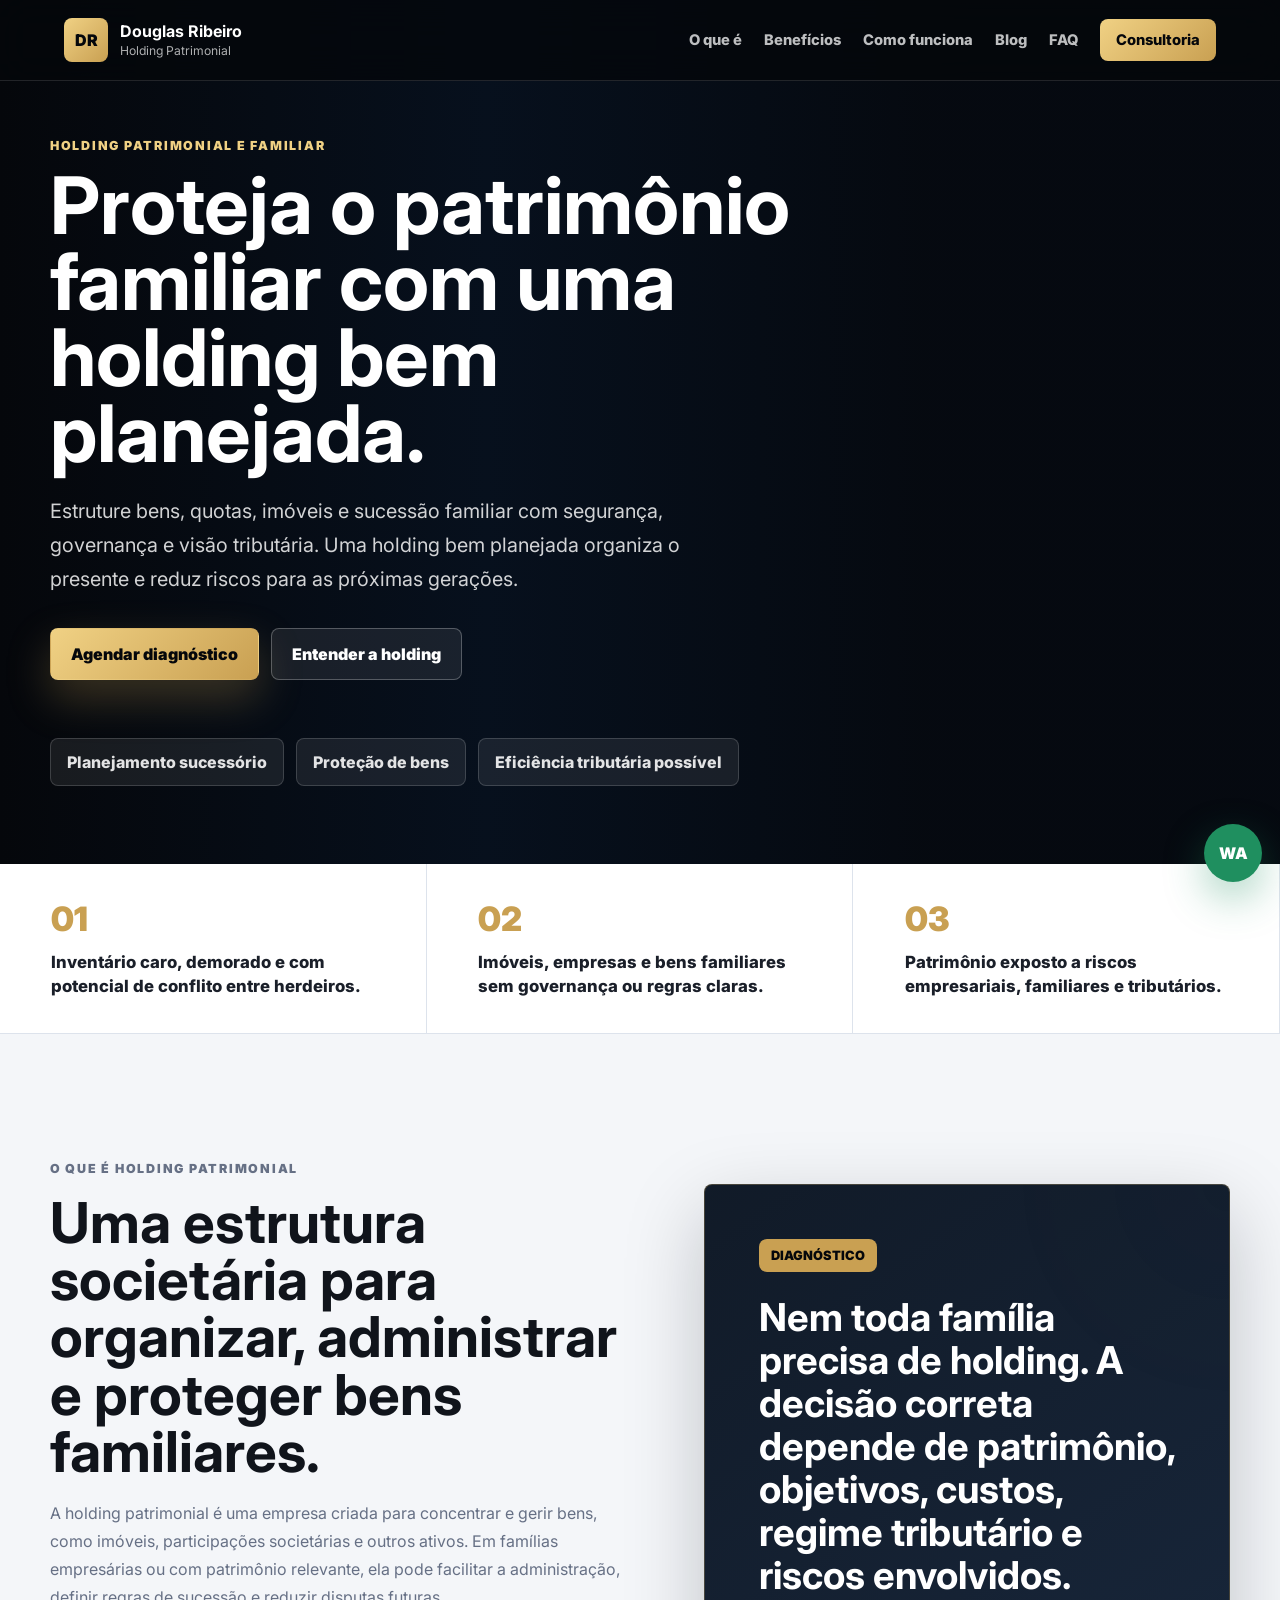
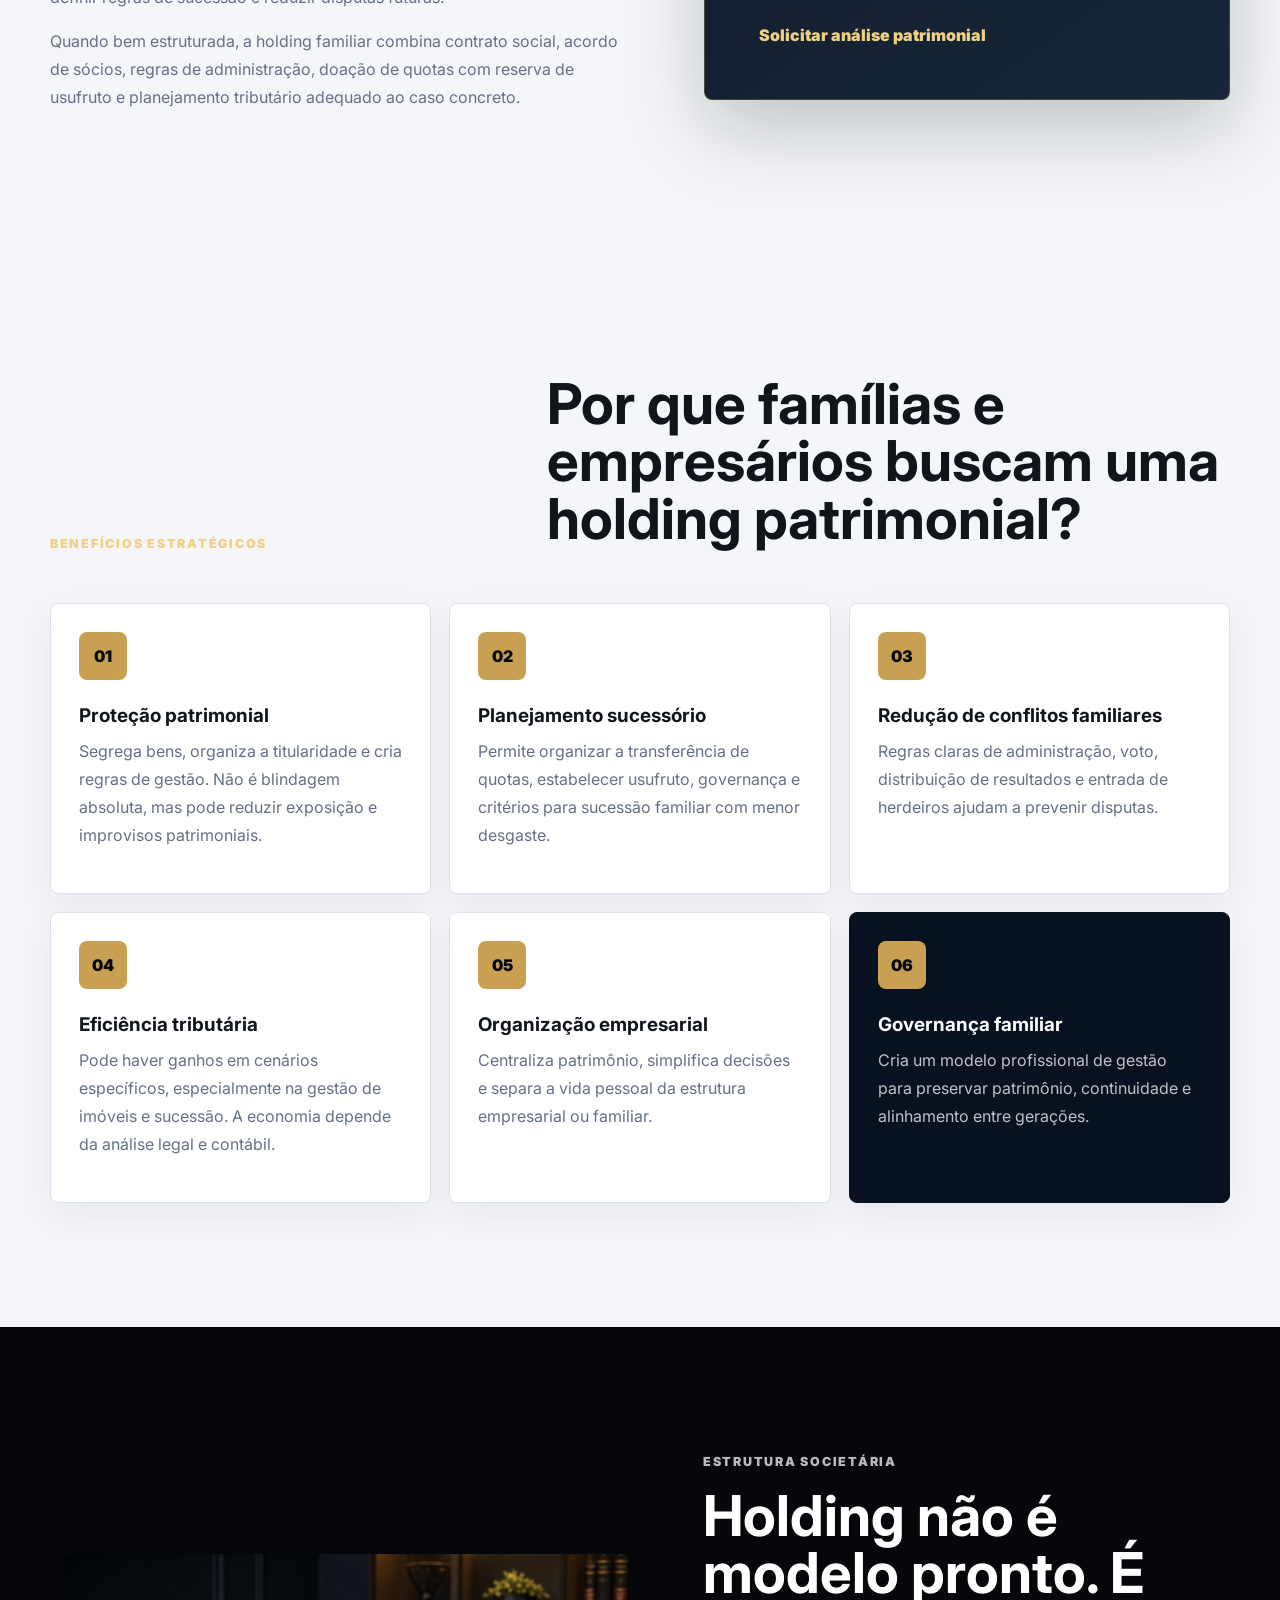
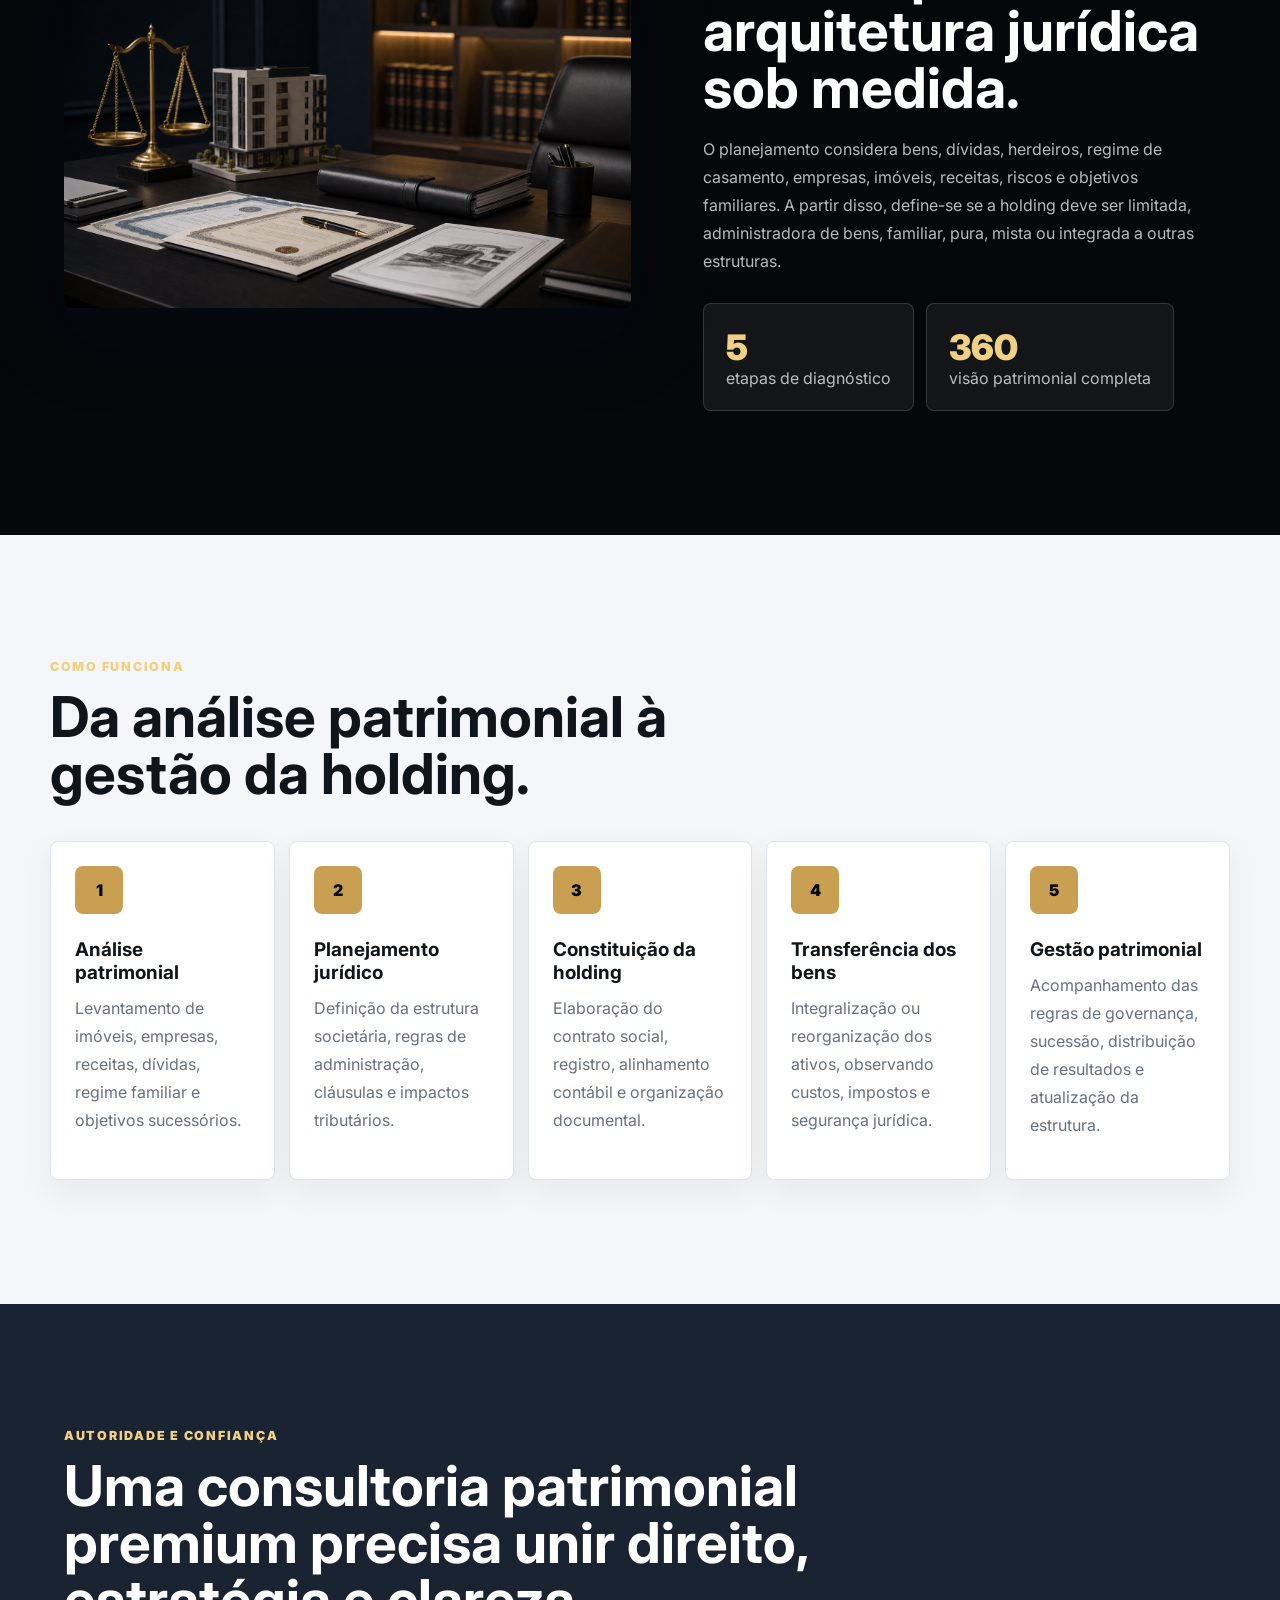
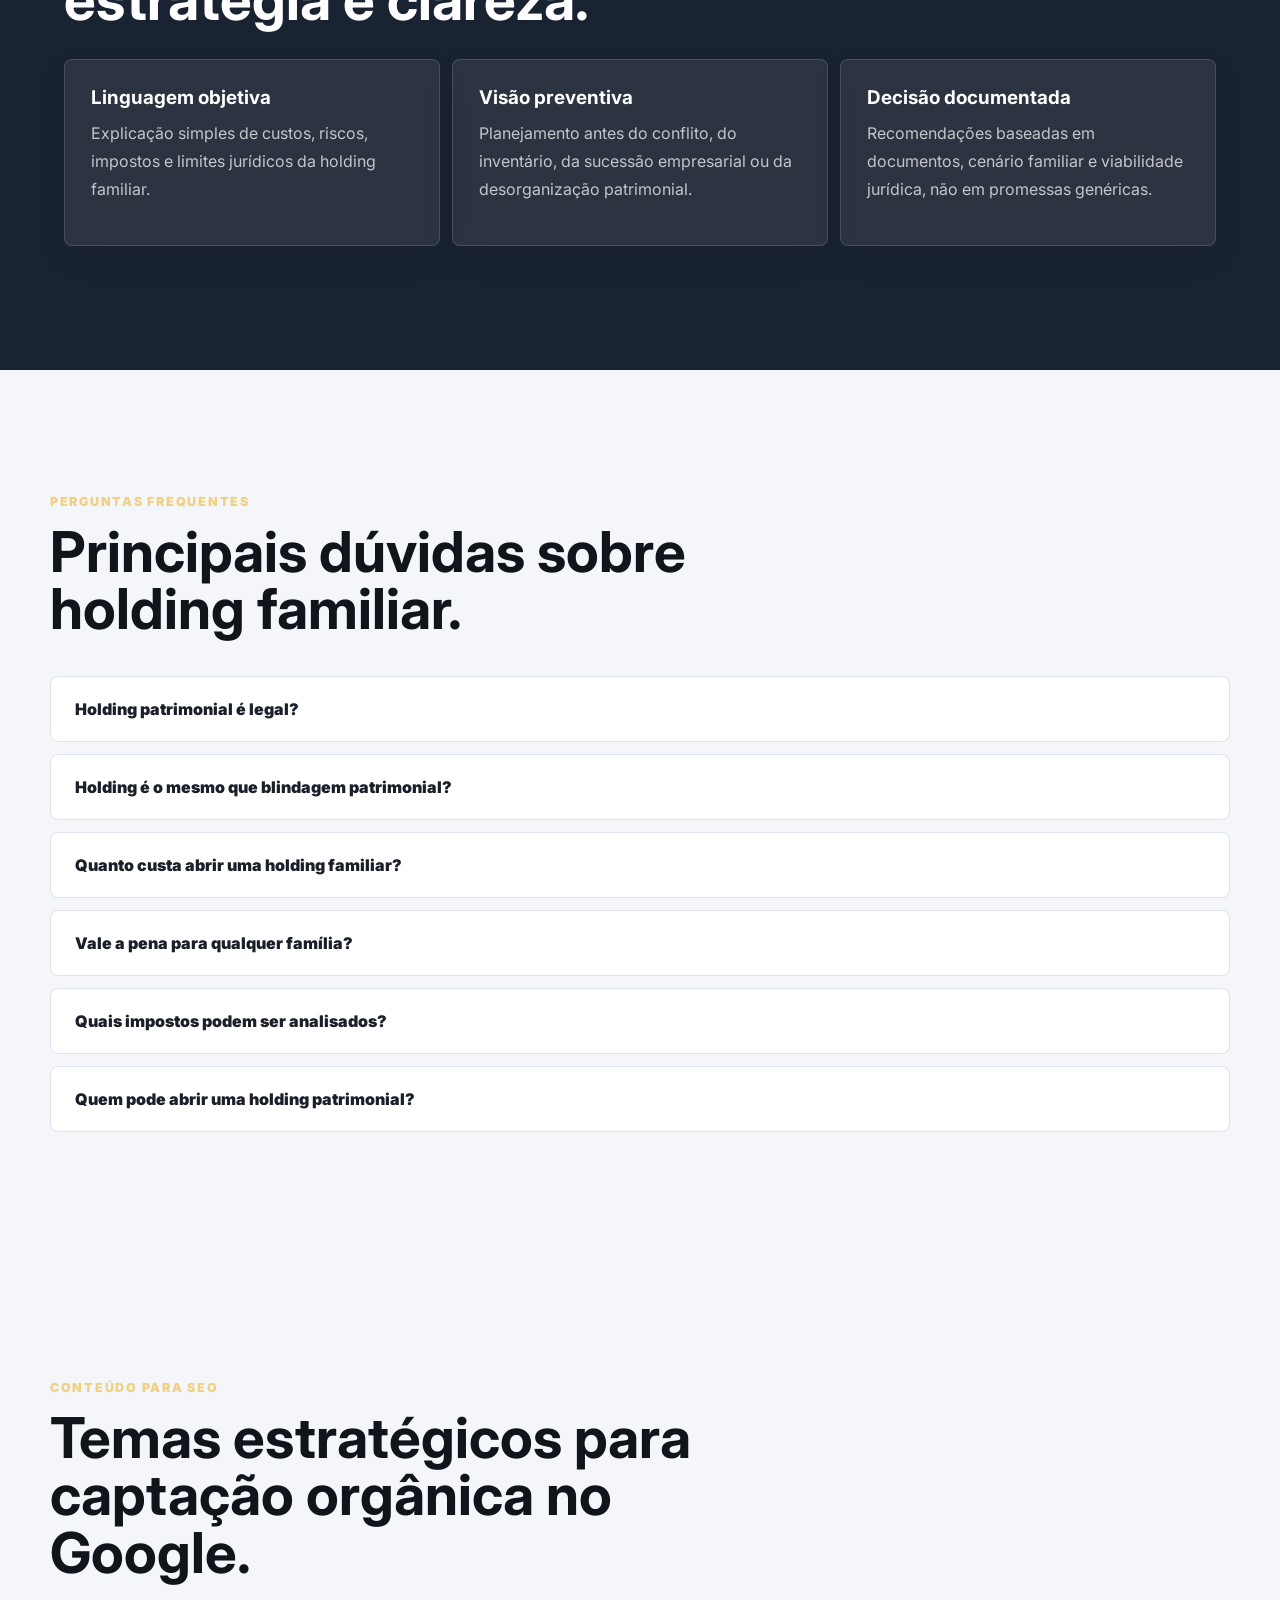
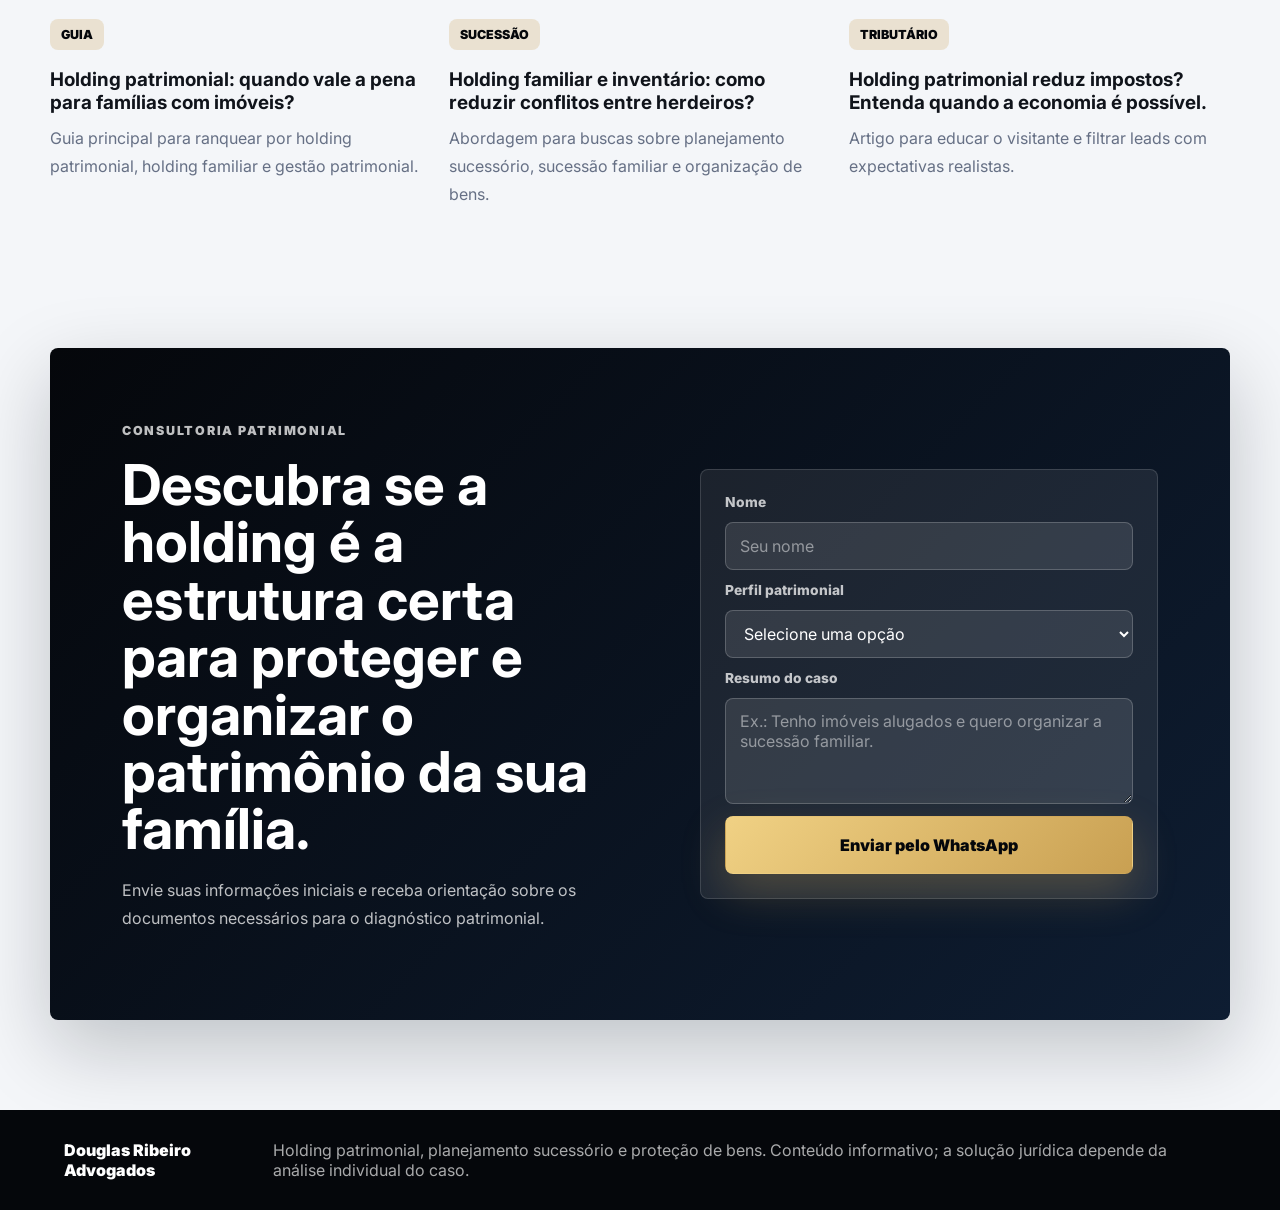
==== index.html @ bc0b1b78 "Adiciona estrutura SEO e blog de holding patrimonial" ====
<!DOCTYPE html>
<html lang="pt-BR">
<head>
  <meta charset="UTF-8">
  <meta name="viewport" content="width=device-width, initial-scale=1.0">
  <meta name="description" content="Holding patrimonial e familiar para proteção de bens, planejamento sucessório, organização societária e eficiência tributária com segurança jurídica.">
  <meta name="robots" content="index, follow">
  <meta name="theme-color" content="#07111f">
  <link rel="canonical" href="https://mlapuma.github.io/douglas-ribeiro-landing/">

  <meta property="og:type" content="website">
  <meta property="og:locale" content="pt_BR">
  <meta property="og:title" content="Holding Patrimonial | Planejamento Sucessório e Proteção de Bens">
  <meta property="og:description" content="Estruture uma holding familiar para organizar patrimônio, reduzir conflitos sucessórios e planejar a gestão dos bens com segurança jurídica.">
  <meta property="og:url" content="https://mlapuma.github.io/douglas-ribeiro-landing/">
  <meta property="og:image" content="https://mlapuma.github.io/douglas-ribeiro-landing/assets/holding-hero.png">

  <title>Holding Patrimonial | Planejamento Sucessório e Proteção de Bens</title>
  <link rel="preconnect" href="https://fonts.googleapis.com">
  <link rel="preconnect" href="https://fonts.gstatic.com" crossorigin>
  <link href="https://fonts.googleapis.com/css2?family=Inter:wght@400;500;600;700;800;900&display=swap" rel="stylesheet">
  <link rel="stylesheet" href="styles.css">

  <script type="application/ld+json">
    {
      "@context": "https://schema.org",
      "@type": "LegalService",
      "name": "Douglas Ribeiro Advogados",
      "url": "https://mlapuma.github.io/douglas-ribeiro-landing/",
      "areaServed": "BR",
      "serviceType": [
        "Holding patrimonial",
        "Holding familiar",
        "Planejamento sucessório",
        "Proteção patrimonial",
        "Planejamento tributário"
      ],
      "description": "Assessoria jurídica em holding patrimonial, organização societária, planejamento sucessório e proteção de bens familiares."
    }
  </script>
</head>
<body>
  <header class="site-header" id="topo">
    <a class="brand" href="#topo" aria-label="Douglas Ribeiro Advogados">
      <span class="brand-mark" aria-hidden="true">DR</span>
      <span>
        <strong>Douglas Ribeiro</strong>
        <small>Holding Patrimonial</small>
      </span>
    </a>

    <button class="nav-toggle" type="button" aria-label="Abrir menu" aria-expanded="false">
      <span></span>
      <span></span>
      <span></span>
    </button>

    <nav class="site-nav" aria-label="Navegação principal">
      <a href="#holding">O que é</a>
      <a href="#beneficios">Benefícios</a>
      <a href="#processo">Como funciona</a>
      <a href="blog/">Blog</a>
      <a href="#faq">FAQ</a>
      <a class="nav-cta whatsapp-link" href="#contato">Consultoria</a>
    </nav>
  </header>

  <main>
    <section class="hero">
      <div class="hero-media" aria-hidden="true"></div>
      <div class="hero-shade" aria-hidden="true"></div>
      <div class="hero-content">
        <p class="eyebrow">Holding patrimonial e familiar</p>
        <h1>Proteja o patrimônio familiar com uma holding bem planejada.</h1>
        <p class="hero-copy">Estruture bens, quotas, imóveis e sucessão familiar com segurança, governança e visão tributária. Uma holding bem planejada organiza o presente e reduz riscos para as próximas gerações.</p>
        <div class="hero-actions">
          <a class="button primary whatsapp-link" href="#contato">Agendar diagnóstico</a>
          <a class="button secondary" href="#holding">Entender a holding</a>
        </div>
        <div class="trust-row" aria-label="Diferenciais">
          <span>Planejamento sucessório</span>
          <span>Proteção de bens</span>
          <span>Eficiência tributária possível</span>
        </div>
      </div>
    </section>

    <section class="signal-bar" aria-label="Principais dores de quem busca holding patrimonial">
      <article>
        <strong>01</strong>
        <p>Inventário caro, demorado e com potencial de conflito entre herdeiros.</p>
      </article>
      <article>
        <strong>02</strong>
        <p>Imóveis, empresas e bens familiares sem governança ou regras claras.</p>
      </article>
      <article>
        <strong>03</strong>
        <p>Patrimônio exposto a riscos empresariais, familiares e tributários.</p>
      </article>
    </section>

    <section class="section split" id="holding">
      <div class="section-copy">
        <p class="eyebrow">O que é holding patrimonial</p>
        <h2>Uma estrutura societária para organizar, administrar e proteger bens familiares.</h2>
        <p>A holding patrimonial é uma empresa criada para concentrar e gerir bens, como imóveis, participações societárias e outros ativos. Em famílias empresárias ou com patrimônio relevante, ela pode facilitar a administração, definir regras de sucessão e reduzir disputas futuras.</p>
        <p>Quando bem estruturada, a holding familiar combina contrato social, acordo de sócios, regras de administração, doação de quotas com reserva de usufruto e planejamento tributário adequado ao caso concreto.</p>
      </div>
      <div class="insight-panel">
        <span class="panel-label">Diagnóstico</span>
        <h3>Nem toda família precisa de holding. A decisão correta depende de patrimônio, objetivos, custos, regime tributário e riscos envolvidos.</h3>
        <a class="text-link whatsapp-link" href="#contato">Solicitar análise patrimonial</a>
      </div>
    </section>

    <section class="section benefits" id="beneficios">
      <div class="section-heading">
        <p class="eyebrow">Benefícios estratégicos</p>
        <h2>Por que famílias e empresários buscam uma holding patrimonial?</h2>
      </div>
      <div class="benefit-grid">
        <article class="benefit-card">
          <span>01</span>
          <h3>Proteção patrimonial</h3>
          <p>Segrega bens, organiza a titularidade e cria regras de gestão. Não é blindagem absoluta, mas pode reduzir exposição e improvisos patrimoniais.</p>
        </article>
        <article class="benefit-card">
          <span>02</span>
          <h3>Planejamento sucessório</h3>
          <p>Permite organizar a transferência de quotas, estabelecer usufruto, governança e critérios para sucessão familiar com menor desgaste.</p>
        </article>
        <article class="benefit-card">
          <span>03</span>
          <h3>Redução de conflitos familiares</h3>
          <p>Regras claras de administração, voto, distribuição de resultados e entrada de herdeiros ajudam a prevenir disputas.</p>
        </article>
        <article class="benefit-card">
          <span>04</span>
          <h3>Eficiência tributária</h3>
          <p>Pode haver ganhos em cenários específicos, especialmente na gestão de imóveis e sucessão. A economia depende da análise legal e contábil.</p>
        </article>
        <article class="benefit-card">
          <span>05</span>
          <h3>Organização empresarial</h3>
          <p>Centraliza patrimônio, simplifica decisões e separa a vida pessoal da estrutura empresarial ou familiar.</p>
        </article>
        <article class="benefit-card featured">
          <span>06</span>
          <h3>Governança familiar</h3>
          <p>Cria um modelo profissional de gestão para preservar patrimônio, continuidade e alinhamento entre gerações.</p>
        </article>
      </div>
    </section>

    <section class="section visual-proof">
      <div class="image-frame">
        <img src="assets/holding-structure.png" alt="Documentos patrimoniais organizados para estruturação de holding familiar" loading="lazy">
      </div>
      <div class="proof-copy">
        <p class="eyebrow">Estrutura societária</p>
        <h2>Holding não é modelo pronto. É arquitetura jurídica sob medida.</h2>
        <p>O planejamento considera bens, dívidas, herdeiros, regime de casamento, empresas, imóveis, receitas, riscos e objetivos familiares. A partir disso, define-se se a holding deve ser limitada, administradora de bens, familiar, pura, mista ou integrada a outras estruturas.</p>
        <div class="mini-metrics">
          <article>
            <strong data-counter="5">0</strong>
            <span>etapas de diagnóstico</span>
          </article>
          <article>
            <strong data-counter="360">0</strong>
            <span>visão patrimonial completa</span>
          </article>
        </div>
      </div>
    </section>

    <section class="section process" id="processo">
      <div class="section-heading compact">
        <p class="eyebrow">Como funciona</p>
        <h2>Da análise patrimonial à gestão da holding.</h2>
      </div>
      <div class="process-line">
        <article>
          <span>1</span>
          <h3>Análise patrimonial</h3>
          <p>Levantamento de imóveis, empresas, receitas, dívidas, regime familiar e objetivos sucessórios.</p>
        </article>
        <article>
          <span>2</span>
          <h3>Planejamento jurídico</h3>
          <p>Definição da estrutura societária, regras de administração, cláusulas e impactos tributários.</p>
        </article>
        <article>
          <span>3</span>
          <h3>Constituição da holding</h3>
          <p>Elaboração do contrato social, registro, alinhamento contábil e organização documental.</p>
        </article>
        <article>
          <span>4</span>
          <h3>Transferência dos bens</h3>
          <p>Integralização ou reorganização dos ativos, observando custos, impostos e segurança jurídica.</p>
        </article>
        <article>
          <span>5</span>
          <h3>Gestão patrimonial</h3>
          <p>Acompanhamento das regras de governança, sucessão, distribuição de resultados e atualização da estrutura.</p>
        </article>
      </div>
    </section>

    <section class="section authority">
      <div>
        <p class="eyebrow">Autoridade e confiança</p>
        <h2>Uma consultoria patrimonial premium precisa unir direito, estratégia e clareza.</h2>
      </div>
      <div class="authority-grid">
        <article>
          <h3>Linguagem objetiva</h3>
          <p>Explicação simples de custos, riscos, impostos e limites jurídicos da holding familiar.</p>
        </article>
        <article>
          <h3>Visão preventiva</h3>
          <p>Planejamento antes do conflito, do inventário, da sucessão empresarial ou da desorganização patrimonial.</p>
        </article>
        <article>
          <h3>Decisão documentada</h3>
          <p>Recomendações baseadas em documentos, cenário familiar e viabilidade jurídica, não em promessas genéricas.</p>
        </article>
      </div>
    </section>

    <section class="section faq" id="faq">
      <div class="section-heading compact">
        <p class="eyebrow">Perguntas frequentes</p>
        <h2>Principais dúvidas sobre holding familiar.</h2>
      </div>
      <div class="faq-list">
        <details>
          <summary>Holding patrimonial é legal?</summary>
          <p>Sim. A constituição de sociedade para organizar e administrar bens é uma prática lícita quando feita com finalidade legítima, documentação correta, contabilidade regular e respeito às normas tributárias, societárias e sucessórias.</p>
        </details>
        <details>
          <summary>Holding é o mesmo que blindagem patrimonial?</summary>
          <p>Não. A expressão “blindagem patrimonial” costuma ser imprecisa. A holding pode melhorar organização e reduzir riscos, mas não protege contra fraude, dívidas já existentes, confusão patrimonial ou atos ilegais.</p>
        </details>
        <details>
          <summary>Quanto custa abrir uma holding familiar?</summary>
          <p>O custo depende da quantidade de bens, tipo de sociedade, registros, avaliação de imóveis, contabilidade, impostos envolvidos e complexidade familiar. Por isso, o orçamento deve vir após diagnóstico.</p>
        </details>
        <details>
          <summary>Vale a pena para qualquer família?</summary>
          <p>Não necessariamente. A holding tende a fazer mais sentido quando há patrimônio relevante, imóveis, empresas, renda recorrente, sucessão complexa ou necessidade de governança familiar.</p>
        </details>
        <details>
          <summary>Quais impostos podem ser analisados?</summary>
          <p>Podem entrar na análise ITBI, ITCMD, Imposto de Renda, tributação de aluguéis, ganho de capital e custos de inventário. A redução tributária depende da legislação aplicável e do caso concreto.</p>
        </details>
        <details>
          <summary>Quem pode abrir uma holding patrimonial?</summary>
          <p>Pessoas físicas, famílias e empresários podem avaliar a constituição de uma holding. A recomendação depende da origem dos bens, objetivos, riscos, regime familiar e viabilidade econômica.</p>
        </details>
      </div>
    </section>

    <section class="section articles" id="artigos">
      <div class="section-heading compact">
        <p class="eyebrow">Conteúdo para SEO</p>
        <h2>Temas estratégicos para captação orgânica no Google.</h2>
      </div>
      <div class="article-grid">
        <a href="holding-patrimonial/">
          <span>Guia</span>
          <h3>Holding patrimonial: quando vale a pena para famílias com imóveis?</h3>
          <p>Guia principal para ranquear por holding patrimonial, holding familiar e gestão patrimonial.</p>
        </a>
        <a href="planejamento-sucessorio/">
          <span>Sucessão</span>
          <h3>Holding familiar e inventário: como reduzir conflitos entre herdeiros?</h3>
          <p>Abordagem para buscas sobre planejamento sucessório, sucessão familiar e organização de bens.</p>
        </a>
        <a href="economia-tributaria/">
          <span>Tributário</span>
          <h3>Holding patrimonial reduz impostos? Entenda quando a economia é possível.</h3>
          <p>Artigo para educar o visitante e filtrar leads com expectativas realistas.</p>
        </a>
      </div>
    </section>

    <section class="final-cta" id="contato">
      <div class="cta-copy">
        <p class="eyebrow">Consultoria patrimonial</p>
        <h2>Descubra se a holding é a estrutura certa para proteger e organizar o patrimônio da sua família.</h2>
        <p>Envie suas informações iniciais e receba orientação sobre os documentos necessários para o diagnóstico patrimonial.</p>
      </div>
      <form class="lead-form" id="leadForm">
        <label for="nome">Nome</label>
        <input id="nome" name="nome" type="text" placeholder="Seu nome" required>

        <label for="perfil">Perfil patrimonial</label>
        <select id="perfil" name="perfil" required>
          <option value="">Selecione uma opção</option>
          <option>Família com imóveis</option>
          <option>Empresário ou sócio</option>
          <option>Sucessão familiar</option>
          <option>Planejamento tributário</option>
        </select>

        <label for="mensagem">Resumo do caso</label>
        <textarea id="mensagem" name="mensagem" rows="4" placeholder="Ex.: Tenho imóveis alugados e quero organizar a sucessão familiar." required></textarea>

        <button class="button primary large" type="submit">Enviar pelo WhatsApp</button>
      </form>
    </section>
  </main>

  <a class="floating-whatsapp whatsapp-link" href="#" target="_blank" rel="noopener" aria-label="Falar pelo WhatsApp">WA</a>

  <footer class="site-footer">
    <p>Douglas Ribeiro Advogados</p>
    <span>Holding patrimonial, planejamento sucessório e proteção de bens. Conteúdo informativo; a solução jurídica depende da análise individual do caso.</span>
  </footer>

  <script src="script.js"></script>
</body>
</html>
---- styles.css ----
:root {
  --black: #05070b;
  --navy: #07111f;
  --navy-2: #0e1d32;
  --graphite: #1a1f29;
  --ink: #10141b;
  --muted: #667085;
  --line: #dde3ec;
  --paper: #f4f6f9;
  --white: #ffffff;
  --gold: #c9a052;
  --gold-2: #f0d184;
  --green: #1f8f5f;
  --shadow: 0 28px 80px rgba(5, 12, 24, 0.22);
}

* {
  box-sizing: border-box;
}

html {
  scroll-behavior: smooth;
}

body {
  margin: 0;
  overflow-x: hidden;
  color: var(--ink);
  background: var(--paper);
  font-family: Inter, Arial, Helvetica, sans-serif;
}

body.menu-open {
  overflow: hidden;
}

a {
  color: inherit;
  text-decoration: none;
}

img {
  display: block;
  width: 100%;
}

button,
input,
select,
textarea {
  font: inherit;
}

button,
a {
  -webkit-tap-highlight-color: transparent;
}

h1,
h2,
h3,
p {
  margin-top: 0;
  overflow-wrap: break-word;
}

.site-header {
  position: fixed;
  inset: 0 0 auto;
  z-index: 30;
  display: flex;
  align-items: center;
  justify-content: space-between;
  gap: 24px;
  padding: 18px clamp(18px, 5vw, 72px);
  color: var(--white);
  background: rgba(5, 7, 11, 0.78);
  border-bottom: 1px solid rgba(255, 255, 255, 0.12);
  backdrop-filter: blur(18px);
}

.brand {
  display: inline-flex;
  align-items: center;
  gap: 12px;
  min-width: 0;
}

.brand-mark {
  display: grid;
  place-items: center;
  width: 44px;
  height: 44px;
  color: var(--black);
  background: linear-gradient(135deg, var(--gold-2), var(--gold));
  border-radius: 8px;
  font-weight: 900;
}

.brand strong,
.brand small {
  display: block;
  line-height: 1.08;
}

.brand small {
  margin-top: 4px;
  color: rgba(255, 255, 255, 0.68);
  font-size: 0.76rem;
}

.site-nav {
  display: flex;
  align-items: center;
  gap: 22px;
  color: rgba(255, 255, 255, 0.74);
  font-size: 0.92rem;
  font-weight: 800;
}

.site-nav a:hover,
.site-nav a:focus-visible {
  color: var(--white);
}

.nav-cta {
  padding: 12px 16px;
  color: var(--black) !important;
  background: linear-gradient(135deg, var(--gold-2), var(--gold));
  border-radius: 8px;
}

.nav-toggle {
  display: none;
  width: 44px;
  height: 44px;
  padding: 0;
  background: transparent;
  border: 1px solid rgba(255, 255, 255, 0.24);
  border-radius: 8px;
}

.nav-toggle span {
  display: block;
  width: 20px;
  height: 2px;
  margin: 5px auto;
  background: var(--white);
}

.hero {
  position: relative;
  min-height: 96vh;
  display: grid;
  align-items: center;
  overflow: hidden;
  color: var(--white);
  background: var(--black);
}

.hero-media,
.hero-shade {
  position: absolute;
  inset: 0;
}

.hero-media {
  background: url("/douglas-ribeiro-landing/assets/holding-hero.png") center right / cover no-repeat;
  transform: scale(1.02);
}

.hero-shade {
  background:
    linear-gradient(90deg, rgba(5, 7, 11, 0.98) 0%, rgba(7, 17, 31, 0.9) 38%, rgba(7, 17, 31, 0.26) 72%),
    linear-gradient(0deg, rgba(5, 7, 11, 0.76) 0%, transparent 44%);
}

.hero-content {
  position: relative;
  z-index: 1;
  width: min(1180px, calc(100% - 36px));
  margin: 0 auto;
  padding: 132px 0 72px;
}

.eyebrow {
  margin-bottom: 14px;
  color: var(--gold-2);
  font-size: 0.78rem;
  font-weight: 900;
  letter-spacing: 0.14em;
  text-transform: uppercase;
}

h1 {
  max-width: 800px;
  margin-bottom: 24px;
  font-size: clamp(2.7rem, 6.2vw, 6.2rem);
  line-height: 0.96;
  letter-spacing: 0;
}

h2 {
  margin-bottom: 18px;
  font-size: clamp(2rem, 4.4vw, 4.45rem);
  line-height: 1.02;
  letter-spacing: 0;
}

h3 {
  margin-bottom: 10px;
  font-size: 1.18rem;
}

.hero-copy {
  max-width: 680px;
  margin-bottom: 32px;
  color: rgba(255, 255, 255, 0.82);
  font-size: clamp(1.03rem, 1.8vw, 1.24rem);
  line-height: 1.7;
}

.hero-actions,
.trust-row,
.authority-grid,
.mini-metrics {
  display: flex;
  flex-wrap: wrap;
  gap: 12px;
}

.button {
  display: inline-flex;
  align-items: center;
  justify-content: center;
  min-height: 52px;
  padding: 0 20px;
  border: 1px solid transparent;
  border-radius: 8px;
  cursor: pointer;
  font-weight: 900;
}

.button.primary {
  color: var(--black);
  background: linear-gradient(135deg, var(--gold-2), var(--gold));
  box-shadow: 0 18px 44px rgba(201, 160, 82, 0.28);
}

.button.secondary {
  color: var(--white);
  border-color: rgba(255, 255, 255, 0.26);
  background: rgba(255, 255, 255, 0.08);
}

.button.large {
  width: 100%;
  min-height: 58px;
}

.trust-row {
  max-width: 930px;
  margin-top: 58px;
}

.trust-row span {
  padding: 13px 16px;
  color: rgba(255, 255, 255, 0.88);
  background: rgba(255, 255, 255, 0.08);
  border: 1px solid rgba(255, 255, 255, 0.16);
  border-radius: 8px;
  font-weight: 800;
}

.signal-bar {
  display: grid;
  grid-template-columns: repeat(3, minmax(0, 1fr));
  background: var(--white);
  border-bottom: 1px solid var(--line);
}

.signal-bar article {
  min-height: 150px;
  padding: 34px clamp(18px, 4vw, 56px);
  border-right: 1px solid var(--line);
}

.signal-bar strong {
  display: block;
  margin-bottom: 12px;
  color: var(--gold);
  font-size: 2.1rem;
  font-weight: 900;
}

.signal-bar p {
  max-width: 410px;
  margin-bottom: 0;
  color: var(--graphite);
  font-size: 1.05rem;
  font-weight: 800;
  line-height: 1.42;
}

.section {
  width: min(1180px, calc(100% - 36px));
  margin: 0 auto;
  padding: clamp(70px, 10vw, 124px) 0;
}

.split,
.visual-proof,
.final-cta {
  display: grid;
  grid-template-columns: 1.05fr 0.95fr;
  gap: clamp(28px, 6vw, 72px);
  align-items: center;
}

.section-copy p,
.proof-copy p,
.benefit-card p,
.process-line p,
.authority-grid p,
.faq-list p,
.article-grid p,
.final-cta p {
  color: var(--muted);
  line-height: 1.75;
}

.insight-panel {
  padding: clamp(30px, 5vw, 54px);
  color: var(--white);
  background:
    linear-gradient(145deg, rgba(7, 17, 31, 0.96), rgba(14, 29, 50, 0.96)),
    radial-gradient(circle at top right, rgba(201, 160, 82, 0.28), transparent 34%);
  border: 1px solid rgba(201, 160, 82, 0.28);
  border-radius: 8px;
  box-shadow: var(--shadow);
}

.panel-label {
  display: inline-flex;
  margin-bottom: 24px;
  padding: 9px 12px;
  color: var(--black);
  background: var(--gold);
  border-radius: 8px;
  font-size: 0.8rem;
  font-weight: 900;
  text-transform: uppercase;
}

.insight-panel h3 {
  font-size: clamp(1.5rem, 3vw, 2.5rem);
  line-height: 1.12;
}

.text-link {
  display: inline-flex;
  margin-top: 18px;
  color: var(--gold-2);
  font-weight: 900;
}

.section-heading {
  display: grid;
  grid-template-columns: 0.8fr 1.2fr;
  gap: 42px;
  align-items: end;
  margin-bottom: 38px;
}

.section-heading.compact {
  display: block;
  max-width: 760px;
}

.benefit-grid {
  display: grid;
  grid-template-columns: repeat(3, minmax(0, 1fr));
  gap: 18px;
}

.benefit-card,
.process-line article,
.authority-grid article,
.article-grid article {
  border: 1px solid var(--line);
  border-radius: 8px;
  background: var(--white);
  box-shadow: 0 12px 34px rgba(7, 17, 31, 0.06);
}

.benefit-card {
  min-height: 285px;
  padding: 28px;
}

.benefit-card span,
.process-line span {
  display: inline-grid;
  place-items: center;
  width: 48px;
  height: 48px;
  margin-bottom: 24px;
  color: var(--black);
  background: var(--gold);
  border-radius: 8px;
  font-weight: 900;
}

.benefit-card.featured {
  color: var(--white);
  background: var(--navy);
  border-color: var(--navy);
}

.benefit-card.featured p {
  color: rgba(255, 255, 255, 0.75);
}

.visual-proof {
  width: 100%;
  max-width: none;
  padding-inline: clamp(18px, 5vw, 72px);
  color: var(--white);
  background: var(--black);
}

.image-frame {
  overflow: hidden;
  border-radius: 8px;
  box-shadow: var(--shadow);
}

.image-frame img {
  aspect-ratio: 16 / 10;
  object-fit: cover;
}

.proof-copy {
  max-width: 620px;
}

.proof-copy h2 {
  color: var(--white);
}

.proof-copy p {
  color: rgba(255, 255, 255, 0.72);
}

.mini-metrics {
  margin-top: 28px;
}

.mini-metrics article {
  min-width: 180px;
  padding: 22px;
  border: 1px solid rgba(255, 255, 255, 0.14);
  border-radius: 8px;
  background: rgba(255, 255, 255, 0.06);
}

.mini-metrics strong {
  display: block;
  color: var(--gold-2);
  font-size: 2.2rem;
  font-weight: 900;
}

.mini-metrics span {
  color: rgba(255, 255, 255, 0.72);
}

.process-line {
  display: grid;
  grid-template-columns: repeat(5, minmax(0, 1fr));
  gap: 14px;
}

.process-line article {
  min-height: 280px;
  padding: 24px;
}

.authority {
  color: var(--white);
  width: 100%;
  max-width: none;
  padding-inline: clamp(18px, 5vw, 72px);
  background:
    linear-gradient(rgba(7, 17, 31, 0.92), rgba(7, 17, 31, 0.92)),
    url("/douglas-ribeiro-landing/assets/holding-hero.png") center / cover no-repeat fixed;
}

.authority > div {
  width: min(1180px, 100%);
  margin-inline: auto;
}

.authority h2 {
  max-width: 880px;
}

.authority-grid {
  margin-top: 30px;
}

.authority-grid article {
  flex: 1 1 260px;
  padding: 26px;
  color: var(--white);
  background: rgba(255, 255, 255, 0.08);
  border-color: rgba(255, 255, 255, 0.14);
}

.authority-grid p {
  color: rgba(255, 255, 255, 0.72);
}

.faq-list {
  display: grid;
  gap: 12px;
}

details {
  border: 1px solid var(--line);
  border-radius: 8px;
  background: var(--white);
}

summary {
  cursor: pointer;
  padding: 22px 24px;
  color: var(--graphite);
  font-weight: 900;
  list-style: none;
}

summary::-webkit-details-marker {
  display: none;
}

details p {
  margin: 0;
  padding: 0 24px 24px;
}

.article-grid {
  display: grid;
  grid-template-columns: repeat(3, minmax(0, 1fr));
  gap: 18px;
}

.article-grid article {
  min-height: 245px;
  padding: 28px;
}

.article-grid span {
  display: inline-flex;
  margin-bottom: 18px;
  padding: 8px 11px;
  color: var(--black);
  background: rgba(201, 160, 82, 0.24);
  border-radius: 8px;
  font-size: 0.78rem;
  font-weight: 900;
  text-transform: uppercase;
}

.final-cta {
  width: min(1180px, calc(100% - 36px));
  margin: 0 auto clamp(50px, 8vw, 90px);
  padding: clamp(32px, 6vw, 72px);
  color: var(--white);
  background: linear-gradient(135deg, var(--black), var(--navy-2));
  border-radius: 8px;
  box-shadow: var(--shadow);
}

.cta-copy p {
  color: rgba(255, 255, 255, 0.74);
}

.lead-form {
  display: grid;
  gap: 12px;
  padding: 24px;
  background: rgba(255, 255, 255, 0.08);
  border: 1px solid rgba(255, 255, 255, 0.14);
  border-radius: 8px;
}

.lead-form label {
  color: rgba(255, 255, 255, 0.74);
  font-size: 0.86rem;
  font-weight: 800;
}

.lead-form input,
.lead-form select,
.lead-form textarea {
  width: 100%;
  min-height: 48px;
  padding: 12px 14px;
  color: var(--white);
  background: rgba(255, 255, 255, 0.1);
  border: 1px solid rgba(255, 255, 255, 0.2);
  border-radius: 8px;
  outline: none;
}

.lead-form textarea {
  resize: vertical;
}

.lead-form input::placeholder,
.lead-form textarea::placeholder {
  color: rgba(255, 255, 255, 0.48);
}

.floating-whatsapp {
  position: fixed;
  right: 18px;
  bottom: 18px;
  z-index: 25;
  display: grid;
  place-items: center;
  width: 58px;
  height: 58px;
  color: var(--white);
  background: var(--green);
  border-radius: 50%;
  box-shadow: 0 16px 42px rgba(31, 143, 95, 0.38);
  font-weight: 900;
}

.site-footer {
  display: flex;
  justify-content: space-between;
  gap: 18px;
  padding: 30px clamp(18px, 5vw, 72px);
  color: rgba(255, 255, 255, 0.66);
  background: var(--black);
}

.site-footer p {
  margin-bottom: 0;
  color: var(--white);
  font-weight: 900;
}

.page-hero {
  position: relative;
  padding: 150px 0 86px;
  color: var(--white);
  background:
    linear-gradient(90deg, rgba(5, 7, 11, 0.98), rgba(7, 17, 31, 0.88)),
    url("/douglas-ribeiro-landing/assets/holding-hero.png") center right / cover no-repeat;
}

.page-hero .inner,
.content-layout,
.blog-list {
  width: min(1040px, calc(100% - 36px));
  margin: 0 auto;
}

.page-hero h1 {
  max-width: 880px;
  font-size: clamp(2.35rem, 5.3vw, 5rem);
}

.page-hero p {
  max-width: 760px;
  color: rgba(255, 255, 255, 0.78);
  font-size: 1.12rem;
  line-height: 1.7;
}

.content-layout {
  display: grid;
  grid-template-columns: minmax(0, 1fr) 320px;
  gap: 42px;
  padding: 70px 0;
}

.rich-content {
  min-width: 0;
}

.rich-content h2 {
  margin-top: 38px;
  font-size: clamp(1.75rem, 3.2vw, 2.7rem);
}

.rich-content h3 {
  margin-top: 28px;
}

.rich-content p,
.rich-content li {
  color: var(--muted);
  font-size: 1.03rem;
  line-height: 1.85;
}

.rich-content ul {
  padding-left: 22px;
}

.sidebar-card {
  position: sticky;
  top: 104px;
  padding: 24px;
  color: var(--white);
  background: linear-gradient(145deg, var(--black), var(--navy-2));
  border-radius: 8px;
  box-shadow: var(--shadow);
}

.sidebar-card p {
  color: rgba(255, 255, 255, 0.74);
  line-height: 1.65;
}

.internal-links {
  display: grid;
  gap: 10px;
  margin-top: 18px;
}

.internal-links a {
  padding: 12px;
  color: rgba(255, 255, 255, 0.86);
  border: 1px solid rgba(255, 255, 255, 0.14);
  border-radius: 8px;
}

.blog-list {
  display: grid;
  grid-template-columns: repeat(2, minmax(0, 1fr));
  gap: 18px;
  padding: 70px 0;
}

.blog-list a {
  min-height: 220px;
  padding: 28px;
  background: var(--white);
  border: 1px solid var(--line);
  border-radius: 8px;
  box-shadow: 0 12px 34px rgba(7, 17, 31, 0.06);
}

.blog-list span {
  display: inline-flex;
  margin-bottom: 14px;
  color: var(--gold);
  font-size: 0.8rem;
  font-weight: 900;
  letter-spacing: 0.08em;
  text-transform: uppercase;
}

.blog-list p {
  color: var(--muted);
  line-height: 1.7;
}

[data-reveal] {
  opacity: 0;
  transform: translateY(22px);
  transition: opacity 0.7s ease, transform 0.7s ease;
}

[data-reveal].is-visible {
  opacity: 1;
  transform: translateY(0);
}

@media (max-width: 1100px) {
  .process-line,
  .benefit-grid,
  .article-grid {
    grid-template-columns: repeat(2, minmax(0, 1fr));
  }
}

@media (max-width: 900px) {
  .nav-toggle {
    display: block;
  }

  .site-nav {
    position: fixed;
    top: 80px;
    right: 18px;
    left: 18px;
    display: none;
    flex-direction: column;
    align-items: stretch;
    padding: 18px;
    background: rgba(5, 7, 11, 0.98);
    border: 1px solid rgba(255, 255, 255, 0.14);
    border-radius: 8px;
    box-shadow: var(--shadow);
  }

  .site-nav a {
    padding: 14px;
  }

  body.menu-open .site-nav {
    display: flex;
  }

  .hero-media {
    background-position: 62% center;
  }

  .hero-shade {
    background:
      linear-gradient(90deg, rgba(5, 7, 11, 0.98), rgba(7, 17, 31, 0.84)),
      linear-gradient(0deg, rgba(5, 7, 11, 0.78), transparent 42%);
  }

  .signal-bar,
  .split,
  .visual-proof,
  .final-cta,
  .section-heading {
    grid-template-columns: 1fr;
  }

  .signal-bar article {
    border-right: 0;
    border-bottom: 1px solid var(--line);
  }

  .visual-proof {
    padding-block: 70px;
  }
}

@media (max-width: 640px) {
  .site-header {
    padding: 14px 16px;
  }

  .brand strong {
    font-size: 0.95rem;
  }

  .brand small {
    max-width: 160px;
    white-space: nowrap;
    overflow: hidden;
    text-overflow: ellipsis;
  }

  .brand-mark {
    width: 40px;
    height: 40px;
  }

  .hero {
    min-height: auto;
  }

  .hero-content,
  .section,
  .final-cta {
    width: min(100% - 28px, 1180px);
  }

  .hero-content {
    padding-top: 118px;
    padding-bottom: 46px;
  }

  h1 {
    max-width: 11ch;
    font-size: clamp(1.95rem, 9vw, 2.35rem);
    line-height: 1;
  }

  h2 {
    font-size: clamp(1.9rem, 10vw, 2.8rem);
  }

  .hero-copy {
    max-width: 34ch;
    font-size: 1rem;
  }

  .button {
    width: 100%;
  }

  .trust-row {
    margin-top: 34px;
  }

  .trust-row span,
  .benefit-card,
  .process-line article,
  .authority-grid article,
  .article-grid article,
  .lead-form {
    padding: 22px;
  }

  .benefit-grid,
  .process-line,
  .article-grid {
    grid-template-columns: 1fr;
  }

  .benefit-card,
  .process-line article,
  .article-grid article {
    min-height: auto;
  }

  .site-footer {
    display: block;
  }

  .site-footer span {
    display: block;
    margin-top: 10px;
  }

  .content-layout,
  .blog-list {
    grid-template-columns: 1fr;
  }

  .sidebar-card {
    position: static;
  }
}
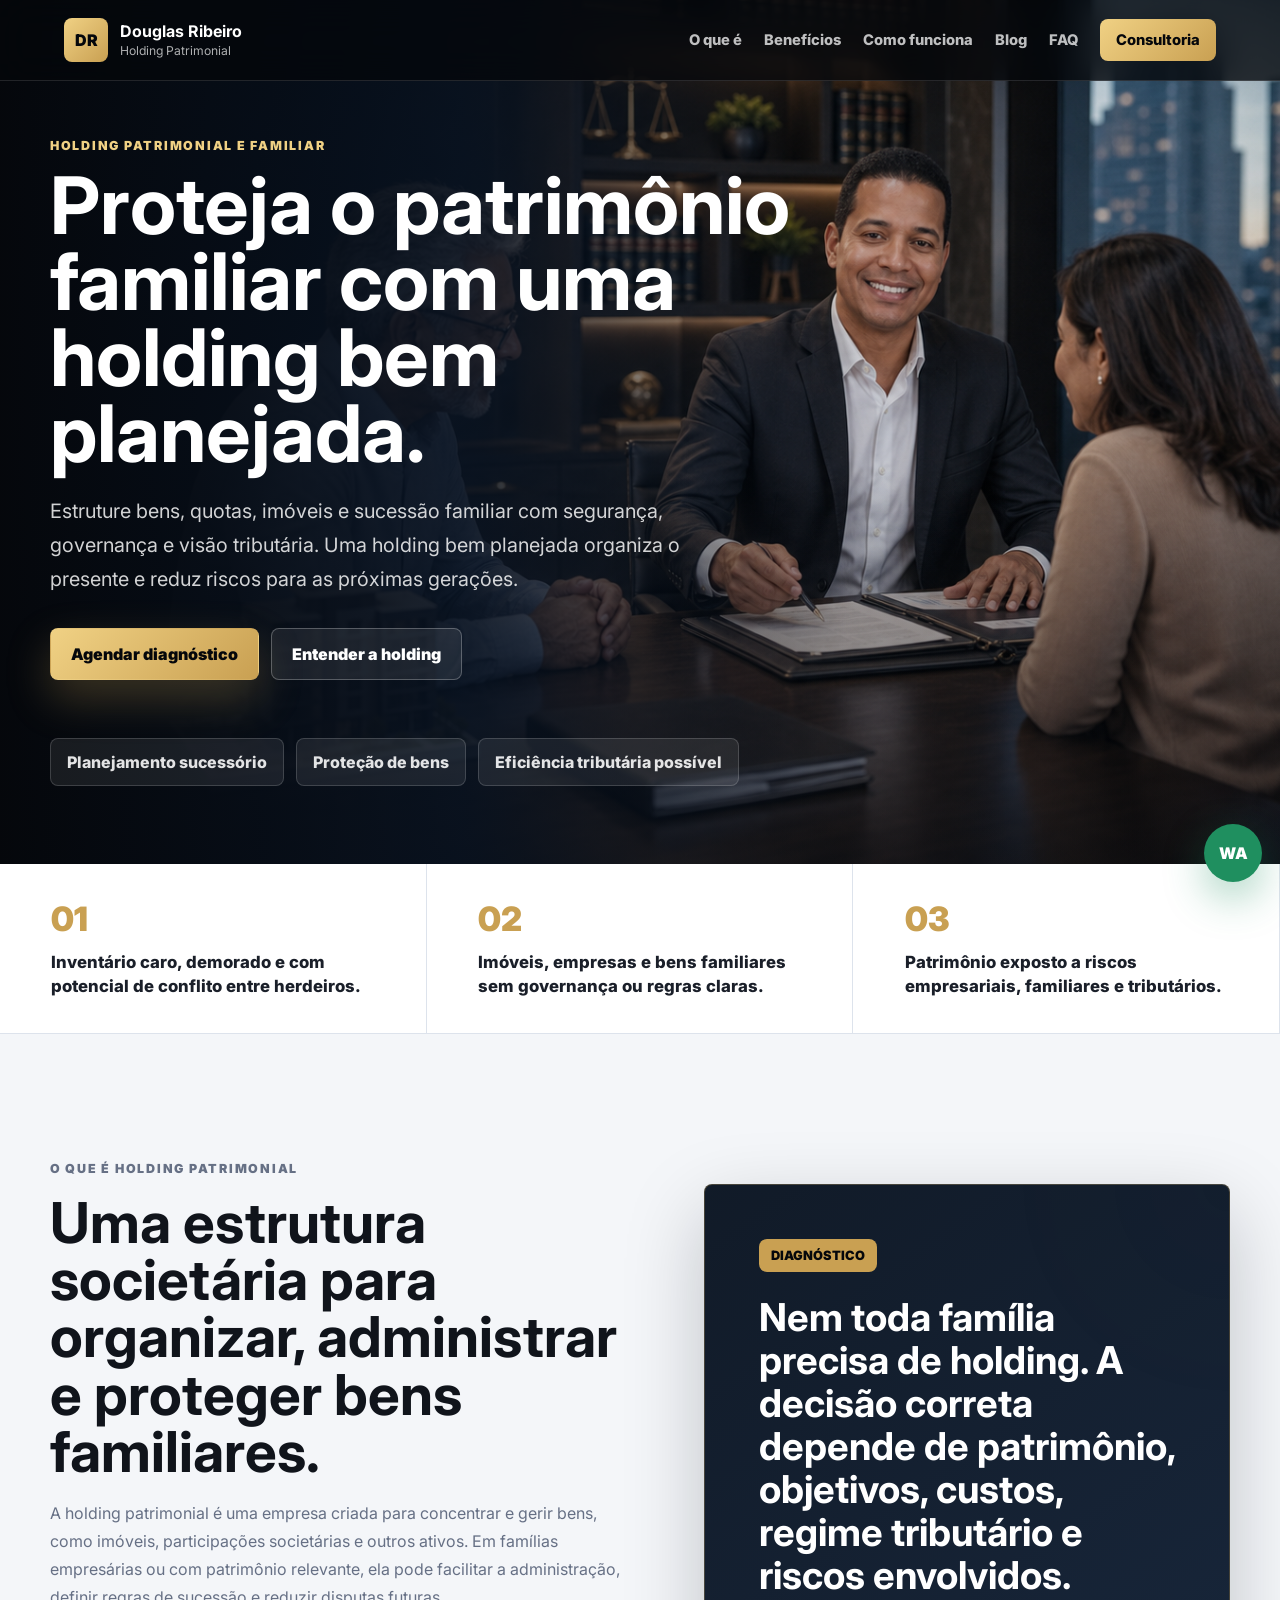
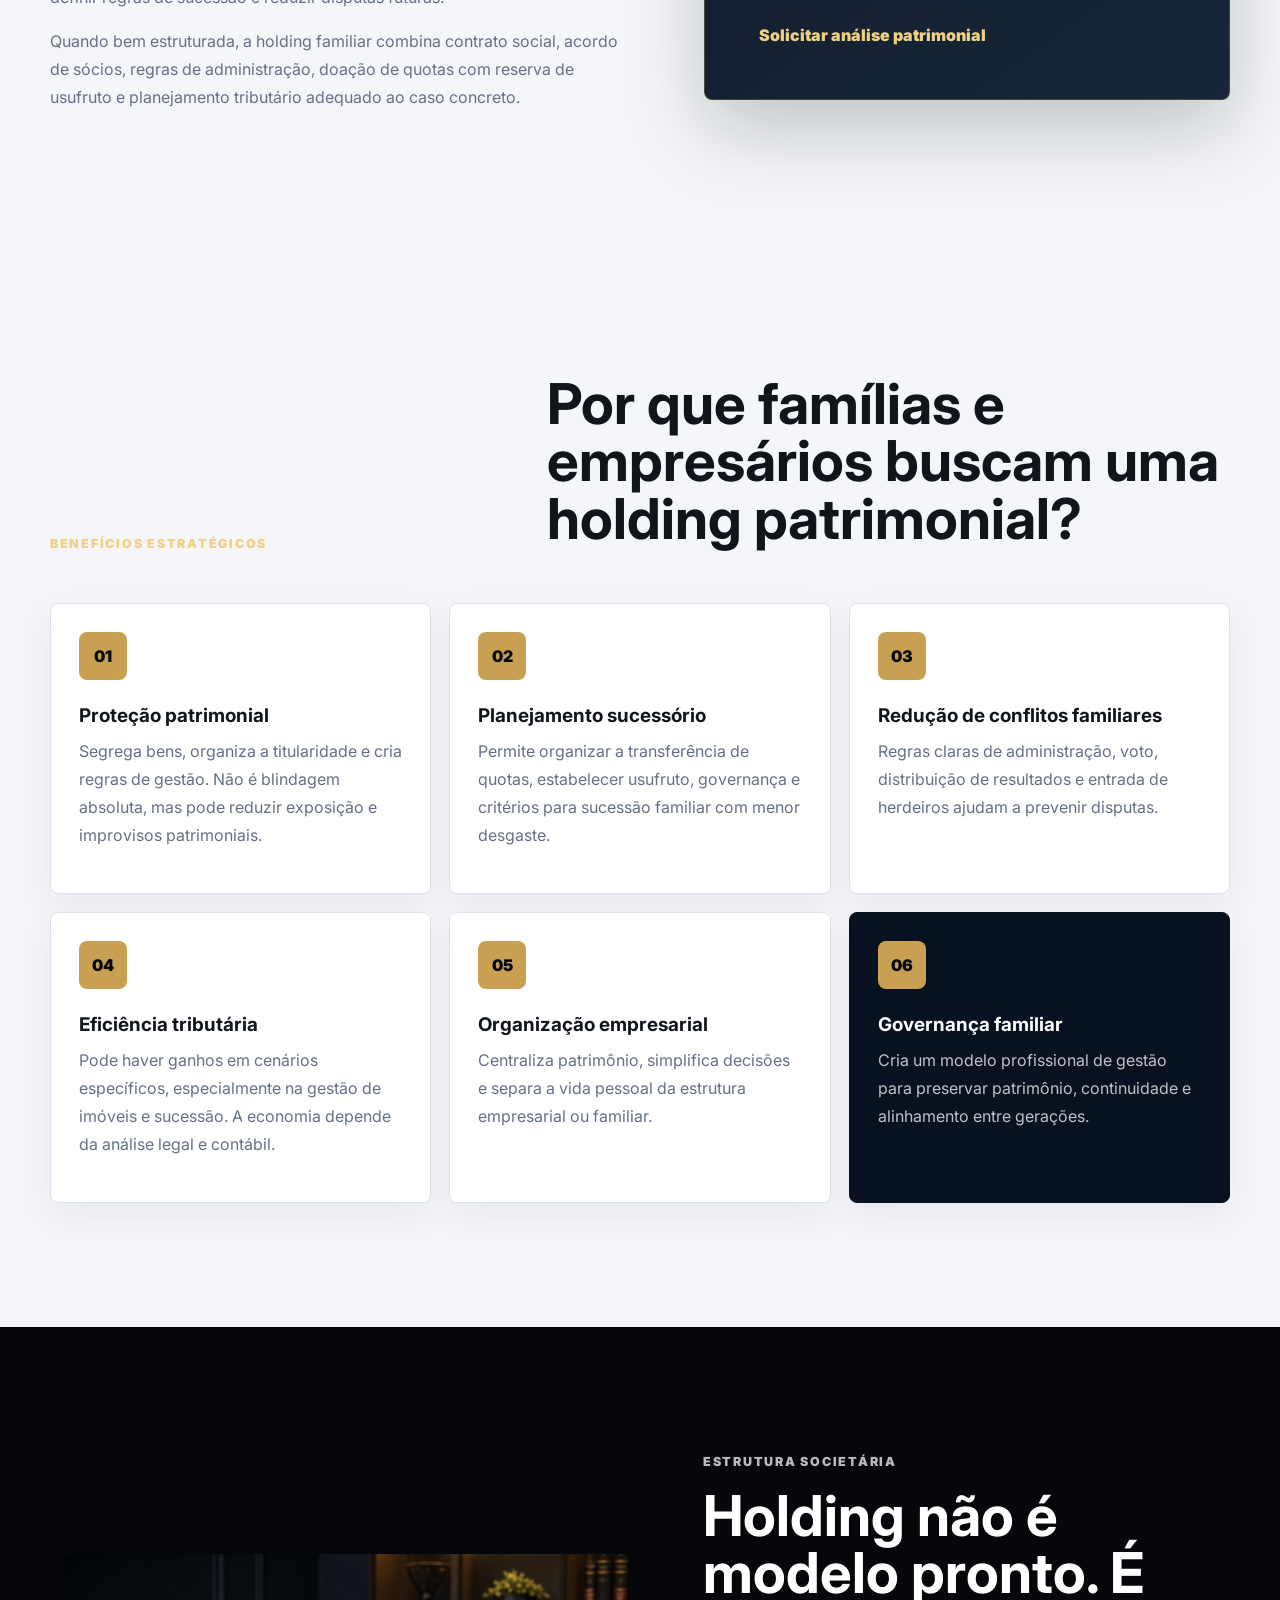
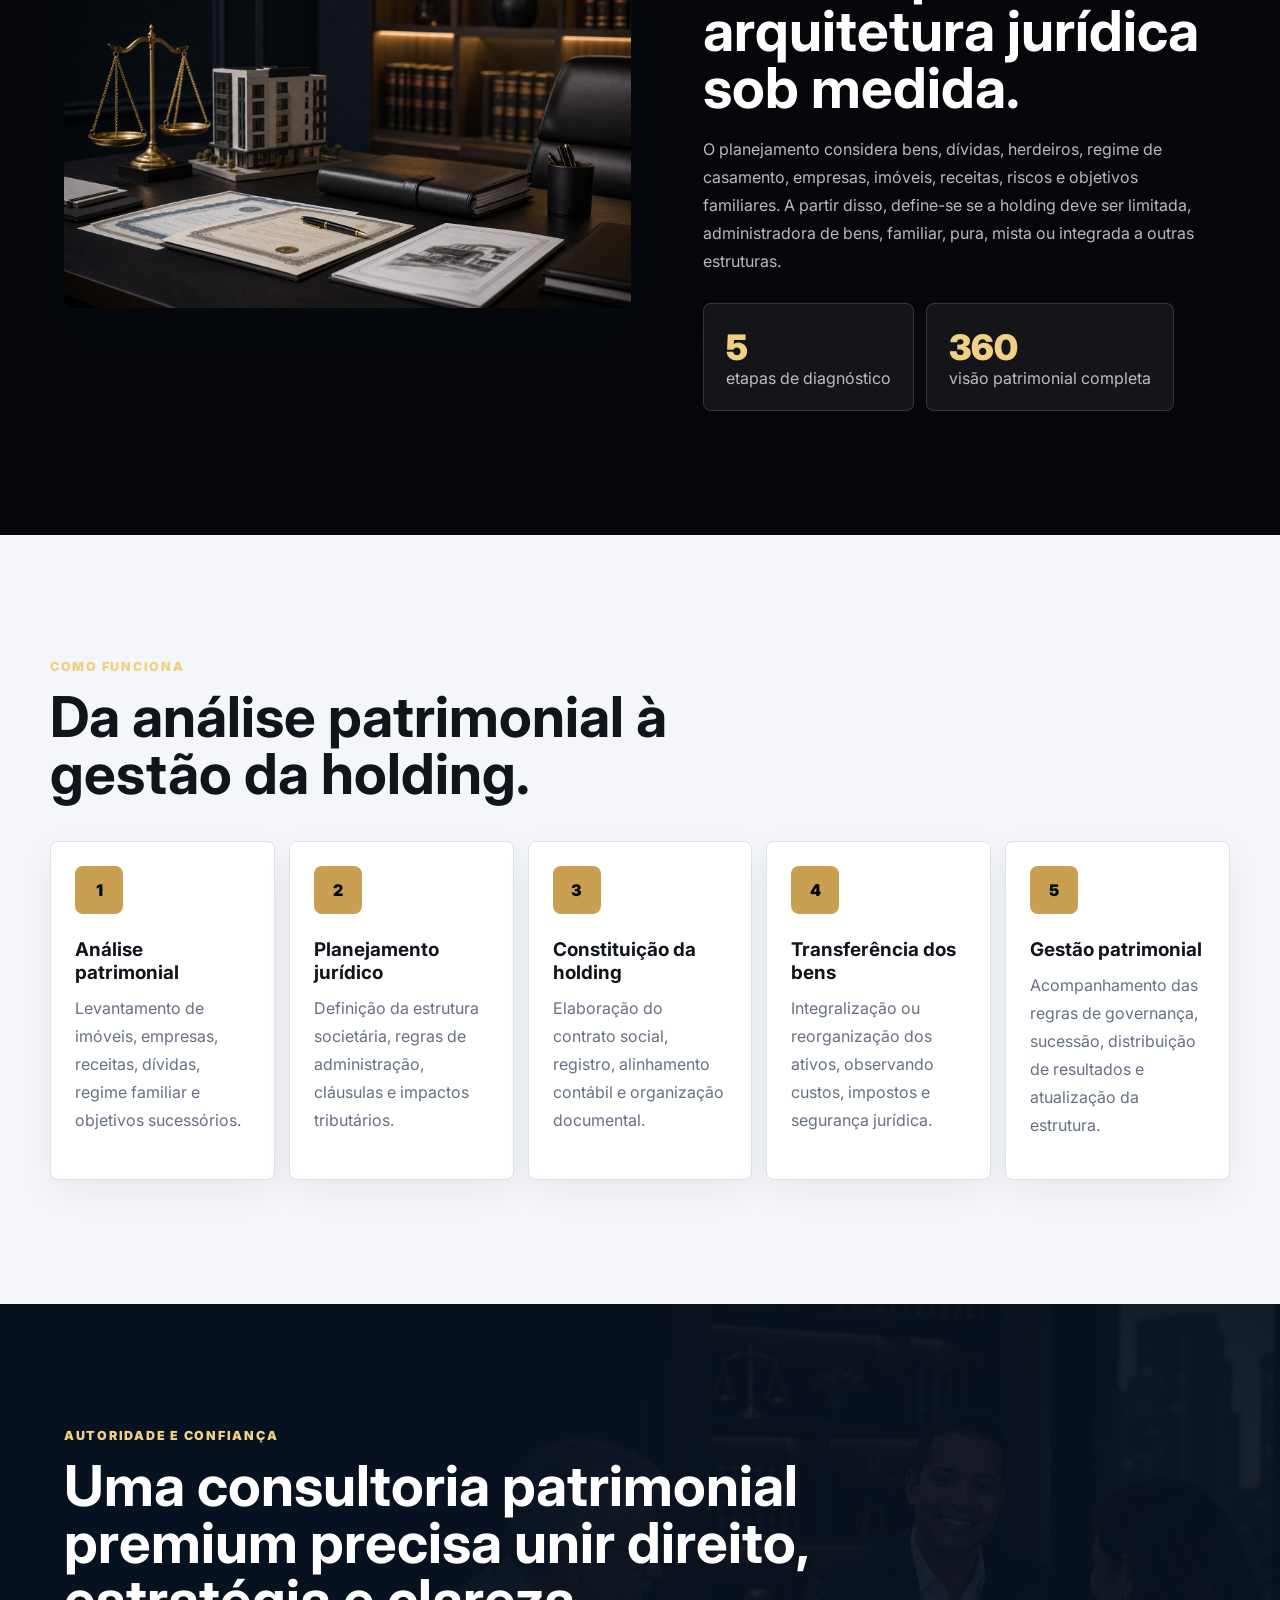
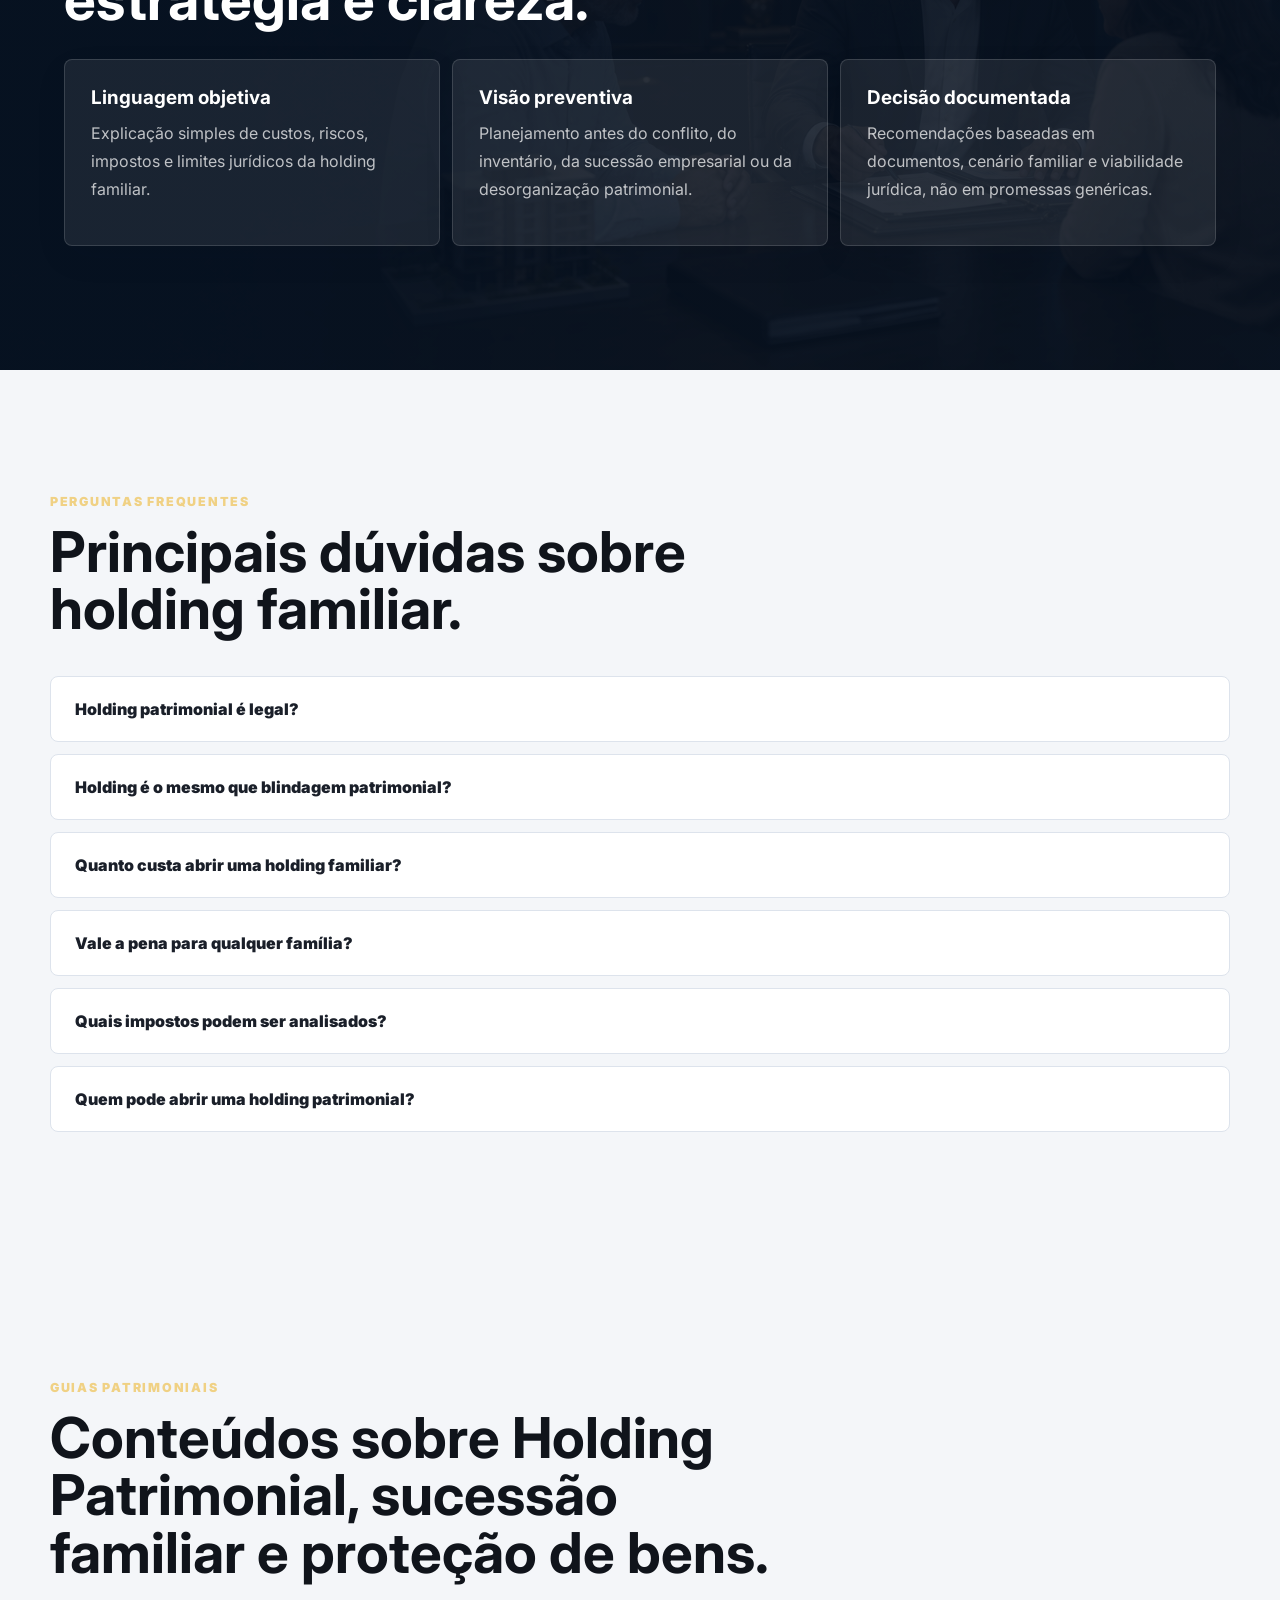
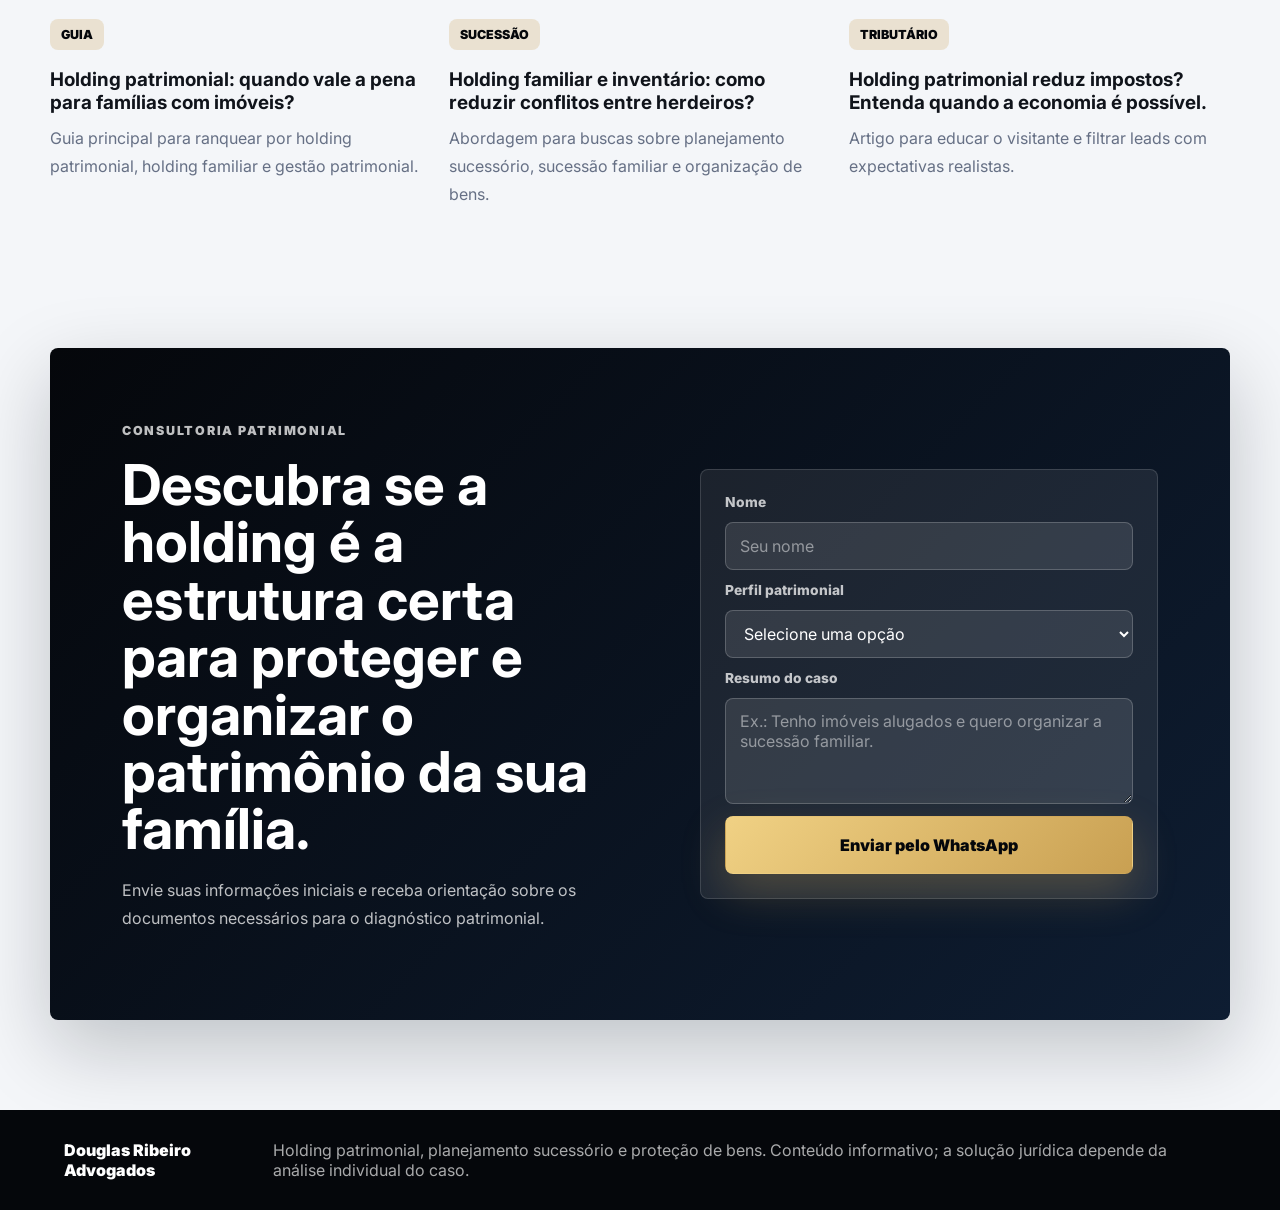
==== commit 06b959ad: "Ajusta titulo da secao de conteudos" ====
--- a/index.html
+++ b/index.html
@@ -264,8 +264,8 @@
 
     <section class="section articles" id="artigos">
       <div class="section-heading compact">
-        <p class="eyebrow">Conteúdo para SEO</p>
-        <h2>Temas estratégicos para captação orgânica no Google.</h2>
+        <p class="eyebrow">Guias patrimoniais</p>
+        <h2>Conteúdos sobre Holding Patrimonial, sucessão familiar e proteção de bens.</h2>
       </div>
       <div class="article-grid">
         <a href="holding-patrimonial/">
--- a/styles.css
+++ b/styles.css
@@ -165,14 +165,14 @@
 }
 
 .hero-media {
-  background: url("/douglas-ribeiro-landing/assets/holding-hero.png") center right / cover no-repeat;
+  background: url("assets/holding-hero.png") center right / cover no-repeat;
   transform: scale(1.02);
 }
 
 .hero-shade {
   background:
-    linear-gradient(90deg, rgba(5, 7, 11, 0.98) 0%, rgba(7, 17, 31, 0.9) 38%, rgba(7, 17, 31, 0.26) 72%),
-    linear-gradient(0deg, rgba(5, 7, 11, 0.76) 0%, transparent 44%);
+    linear-gradient(90deg, rgba(5, 7, 11, 0.98) 0%, rgba(7, 17, 31, 0.86) 36%, rgba(7, 17, 31, 0.1) 66%),
+    linear-gradient(0deg, rgba(5, 7, 11, 0.58) 0%, transparent 46%);
 }
 
 .hero-content {
@@ -493,7 +493,7 @@
   padding-inline: clamp(18px, 5vw, 72px);
   background:
     linear-gradient(rgba(7, 17, 31, 0.92), rgba(7, 17, 31, 0.92)),
-    url("/douglas-ribeiro-landing/assets/holding-hero.png") center / cover no-repeat fixed;
+    url("assets/holding-hero.png") center / cover no-repeat fixed;
 }
 
 .authority > div {
@@ -621,6 +621,11 @@
 .lead-form input::placeholder,
 .lead-form textarea::placeholder {
   color: rgba(255, 255, 255, 0.48);
+}
+
+.lead-form option {
+  color: var(--ink);
+  background: var(--white);
 }
 
 .floating-whatsapp {
@@ -660,7 +665,7 @@
   color: var(--white);
   background:
     linear-gradient(90deg, rgba(5, 7, 11, 0.98), rgba(7, 17, 31, 0.88)),
-    url("/douglas-ribeiro-landing/assets/holding-hero.png") center right / cover no-repeat;
+    url("assets/holding-hero.png") center right / cover no-repeat;
 }
 
 .page-hero .inner,
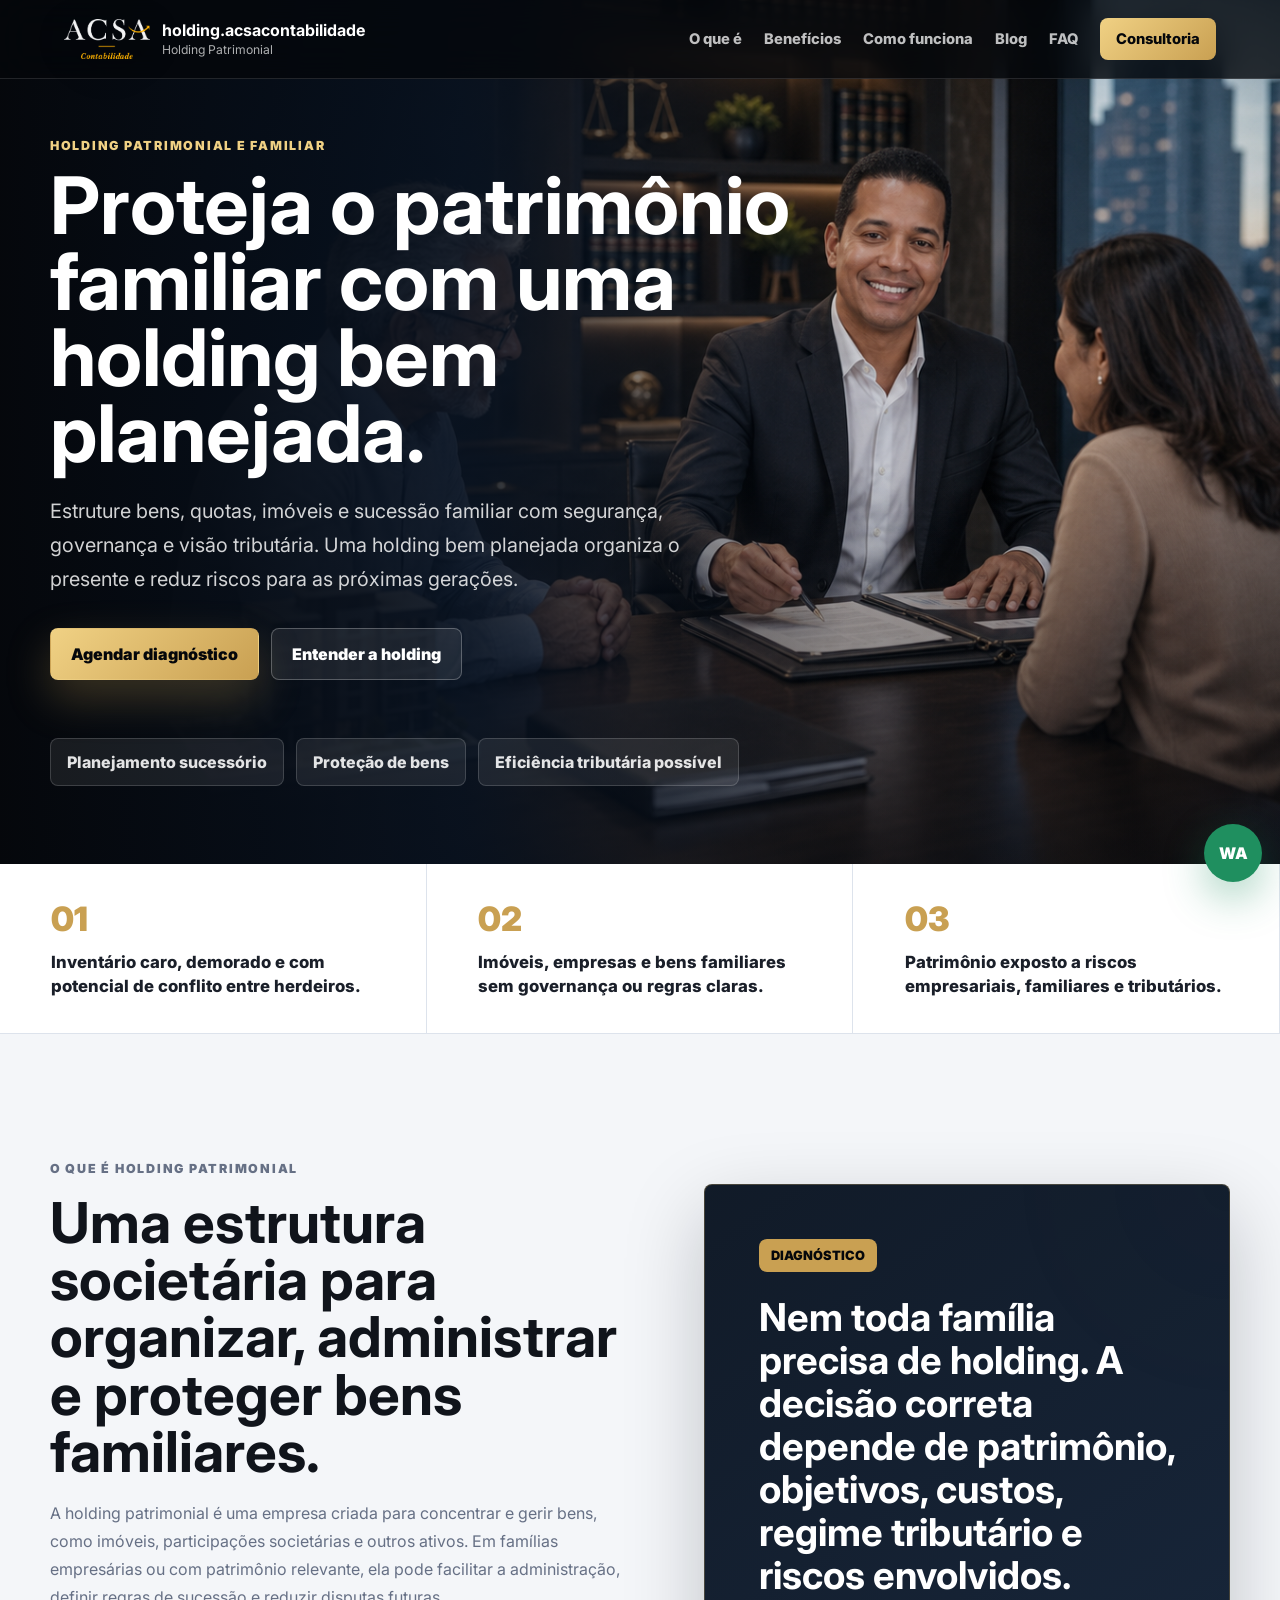
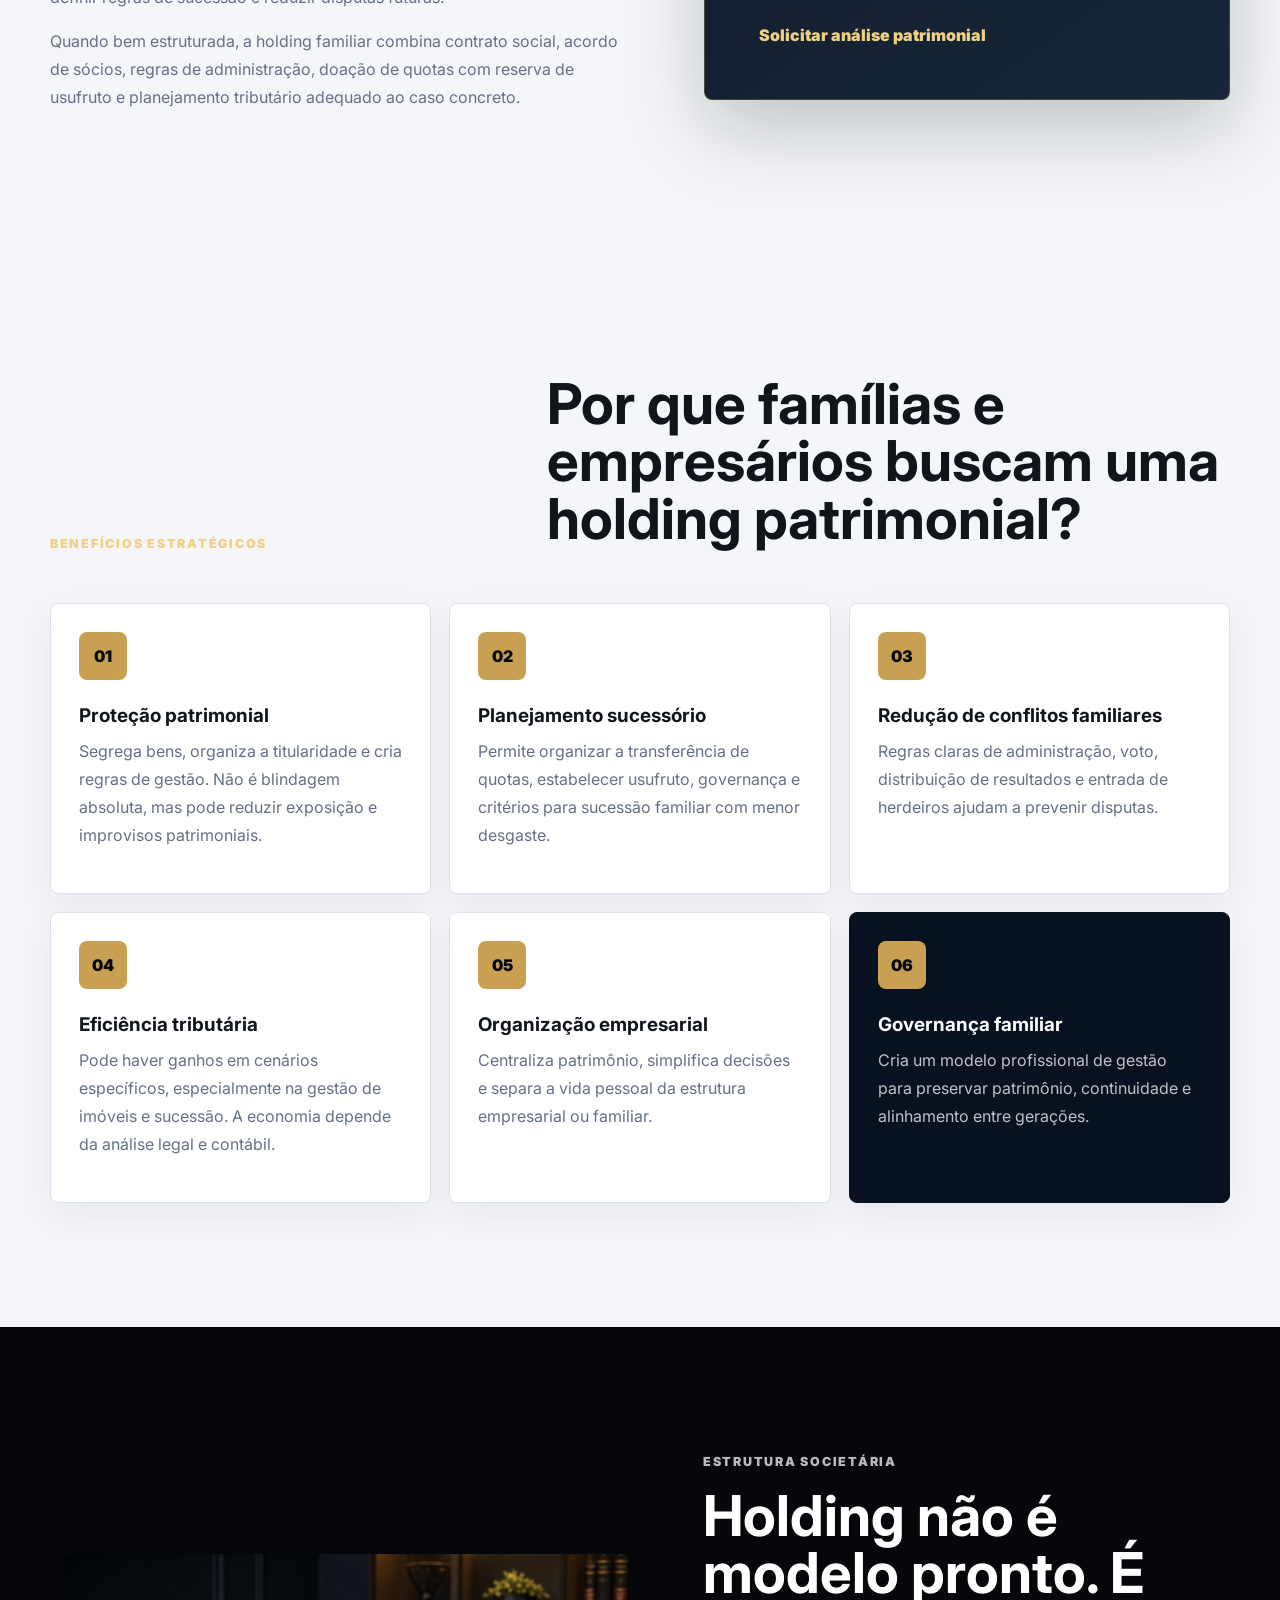
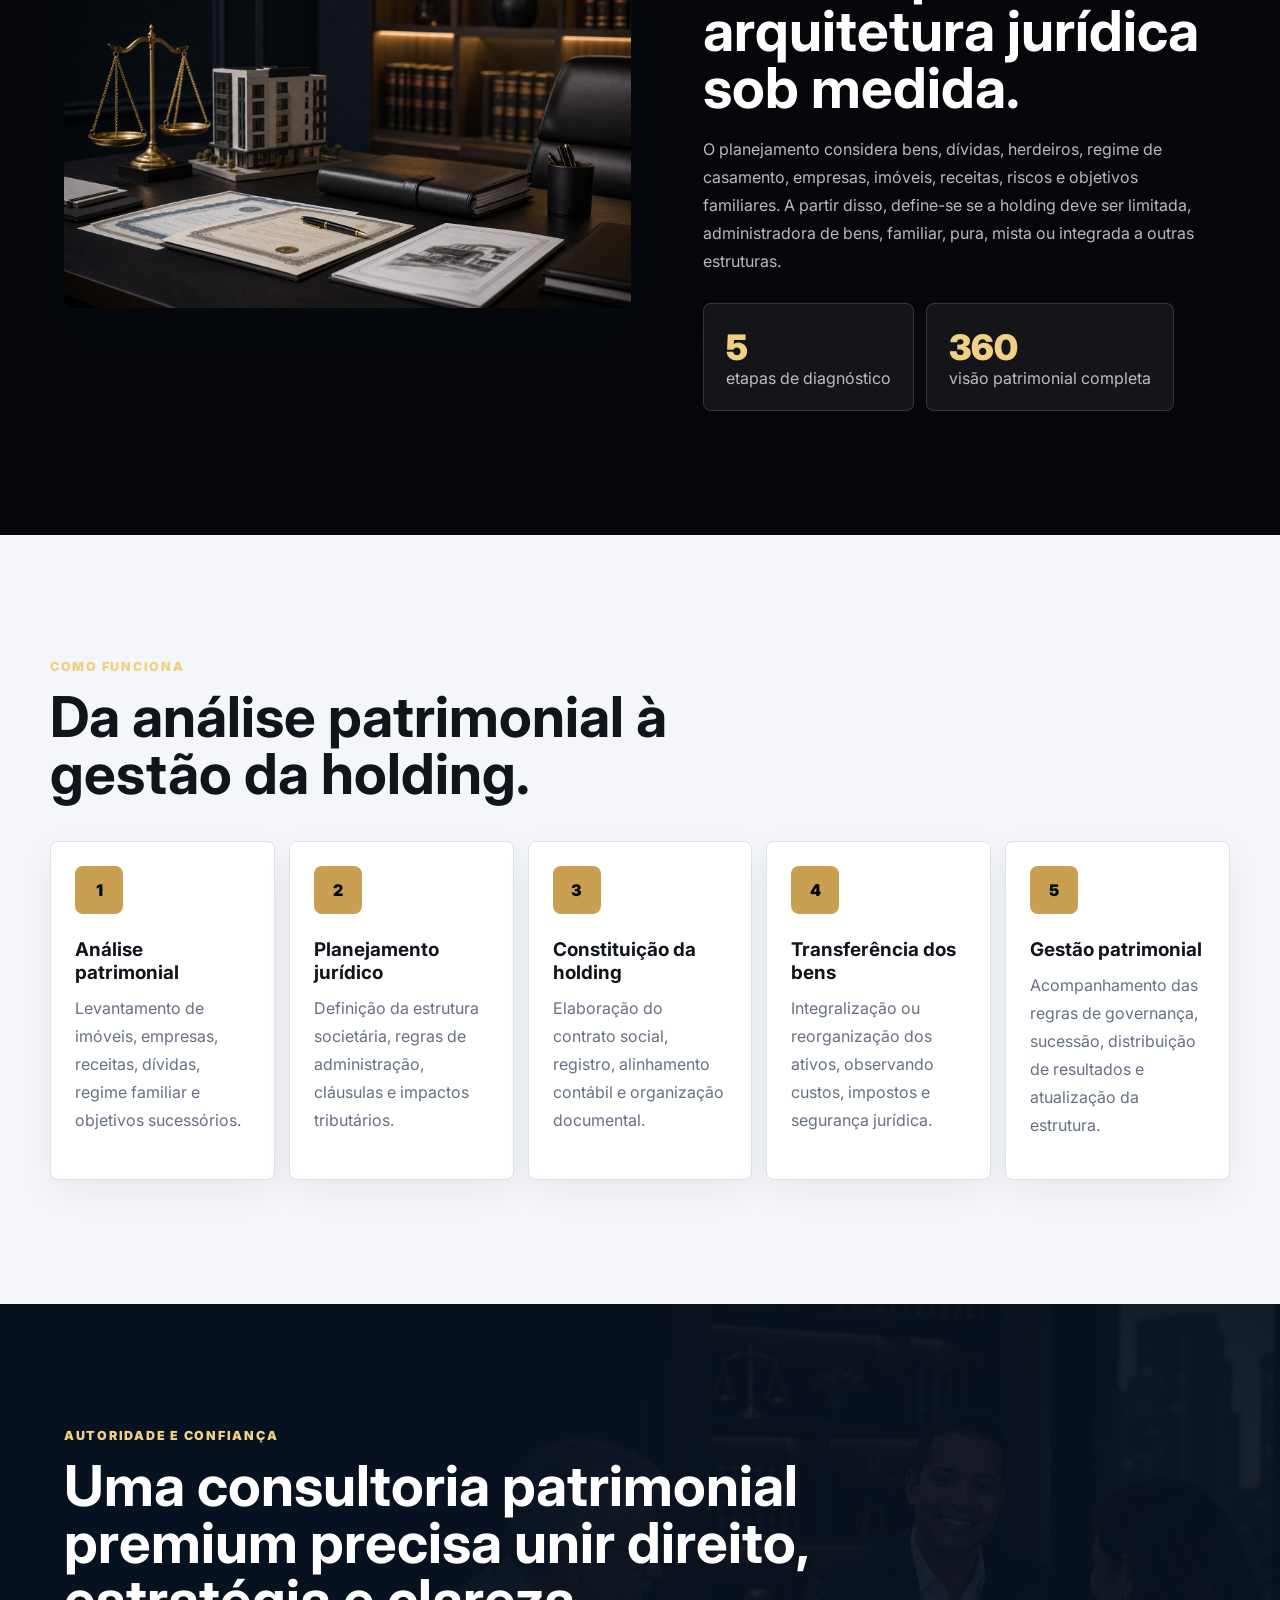
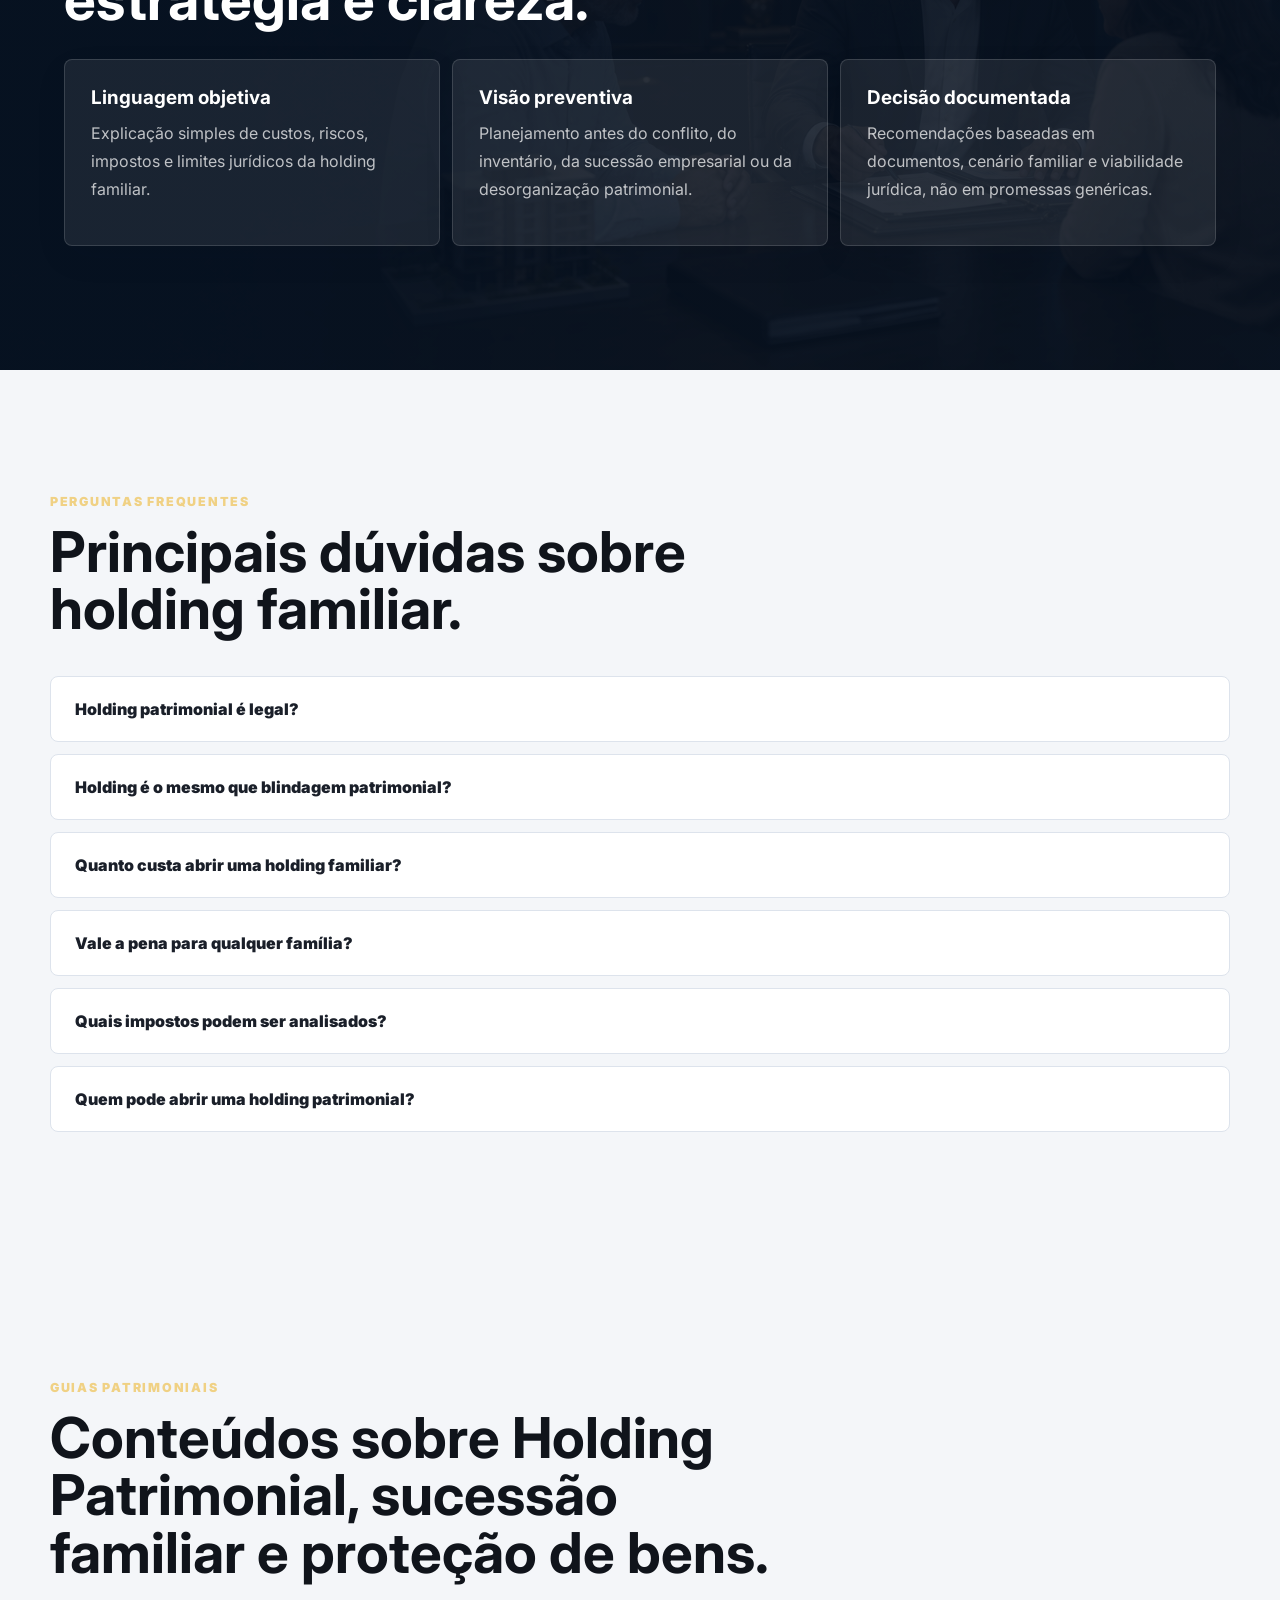
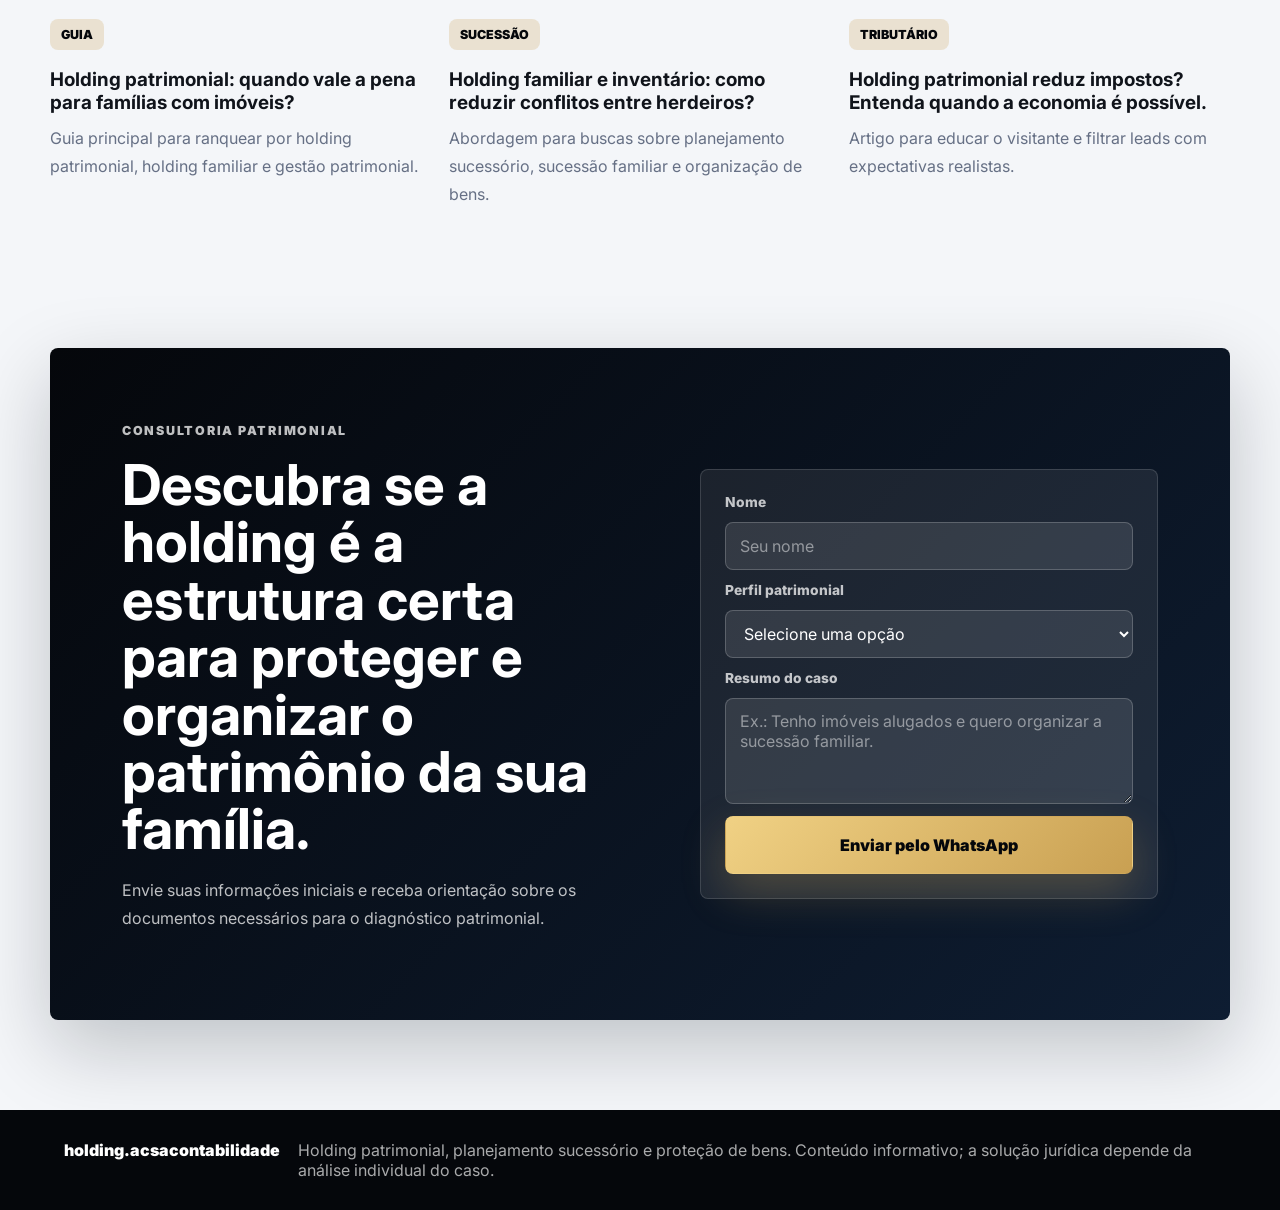
==== commit 163d3f56: "Atualiza identidade para holding acsacontabilidade" ====
--- a/index.html
+++ b/index.html
@@ -6,14 +6,14 @@
   <meta name="description" content="Holding patrimonial e familiar para proteção de bens, planejamento sucessório, organização societária e eficiência tributária com segurança jurídica.">
   <meta name="robots" content="index, follow">
   <meta name="theme-color" content="#07111f">
-  <link rel="canonical" href="https://mlapuma.github.io/douglas-ribeiro-landing/">
+  <link rel="canonical" href="https://holding.acsacontabilidade.com.br/">
 
   <meta property="og:type" content="website">
   <meta property="og:locale" content="pt_BR">
   <meta property="og:title" content="Holding Patrimonial | Planejamento Sucessório e Proteção de Bens">
   <meta property="og:description" content="Estruture uma holding familiar para organizar patrimônio, reduzir conflitos sucessórios e planejar a gestão dos bens com segurança jurídica.">
-  <meta property="og:url" content="https://mlapuma.github.io/douglas-ribeiro-landing/">
-  <meta property="og:image" content="https://mlapuma.github.io/douglas-ribeiro-landing/assets/holding-hero.png">
+  <meta property="og:url" content="https://holding.acsacontabilidade.com.br/">
+  <meta property="og:image" content="https://holding.acsacontabilidade.com.br/assets/holding-hero.png">
 
   <title>Holding Patrimonial | Planejamento Sucessório e Proteção de Bens</title>
   <link rel="preconnect" href="https://fonts.googleapis.com">
@@ -25,8 +25,9 @@
     {
       "@context": "https://schema.org",
       "@type": "LegalService",
-      "name": "Douglas Ribeiro Advogados",
-      "url": "https://mlapuma.github.io/douglas-ribeiro-landing/",
+      "name": "holding.acsacontabilidade",
+      "alternateName": "ACSA Contabilidade - Holding Patrimonial",
+      "url": "https://holding.acsacontabilidade.com.br/",
       "areaServed": "BR",
       "serviceType": [
         "Holding patrimonial",
@@ -41,12 +42,8 @@
 </head>
 <body>
   <header class="site-header" id="topo">
-    <a class="brand" href="#topo" aria-label="Douglas Ribeiro Advogados">
-      <span class="brand-mark" aria-hidden="true">DR</span>
-      <span>
-        <strong>Douglas Ribeiro</strong>
-        <small>Holding Patrimonial</small>
-      </span>
+    <a class="brand" href="#topo" aria-label="holding.acsacontabilidade">
+      <img class="brand-logo" src="assets/acsa-logo.png" alt="ACSA Contabilidade" width="132" height="64"><span><strong>holding.acsacontabilidade</strong><small>Holding Patrimonial</small></span>
     </a>
 
     <button class="nav-toggle" type="button" aria-label="Abrir menu" aria-expanded="false">
@@ -316,7 +313,7 @@
   <a class="floating-whatsapp whatsapp-link" href="#" target="_blank" rel="noopener" aria-label="Falar pelo WhatsApp">WA</a>
 
   <footer class="site-footer">
-    <p>Douglas Ribeiro Advogados</p>
+    <p>holding.acsacontabilidade</p>
     <span>Holding patrimonial, planejamento sucessório e proteção de bens. Conteúdo informativo; a solução jurídica depende da análise individual do caso.</span>
   </footer>
 
--- a/styles.css
+++ b/styles.css
@@ -86,6 +86,14 @@
   min-width: 0;
 }
 
+.brand-logo {
+  width: 86px;
+  height: auto;
+  max-height: 46px;
+  object-fit: contain;
+  filter: drop-shadow(0 8px 18px rgba(0, 0, 0, 0.28));
+}
+
 .brand-mark {
   display: grid;
   place-items: center;
@@ -868,6 +876,11 @@
     text-overflow: ellipsis;
   }
 
+  .brand-logo {
+    width: 72px;
+    max-height: 38px;
+  }
+
   .brand-mark {
     width: 40px;
     height: 40px;
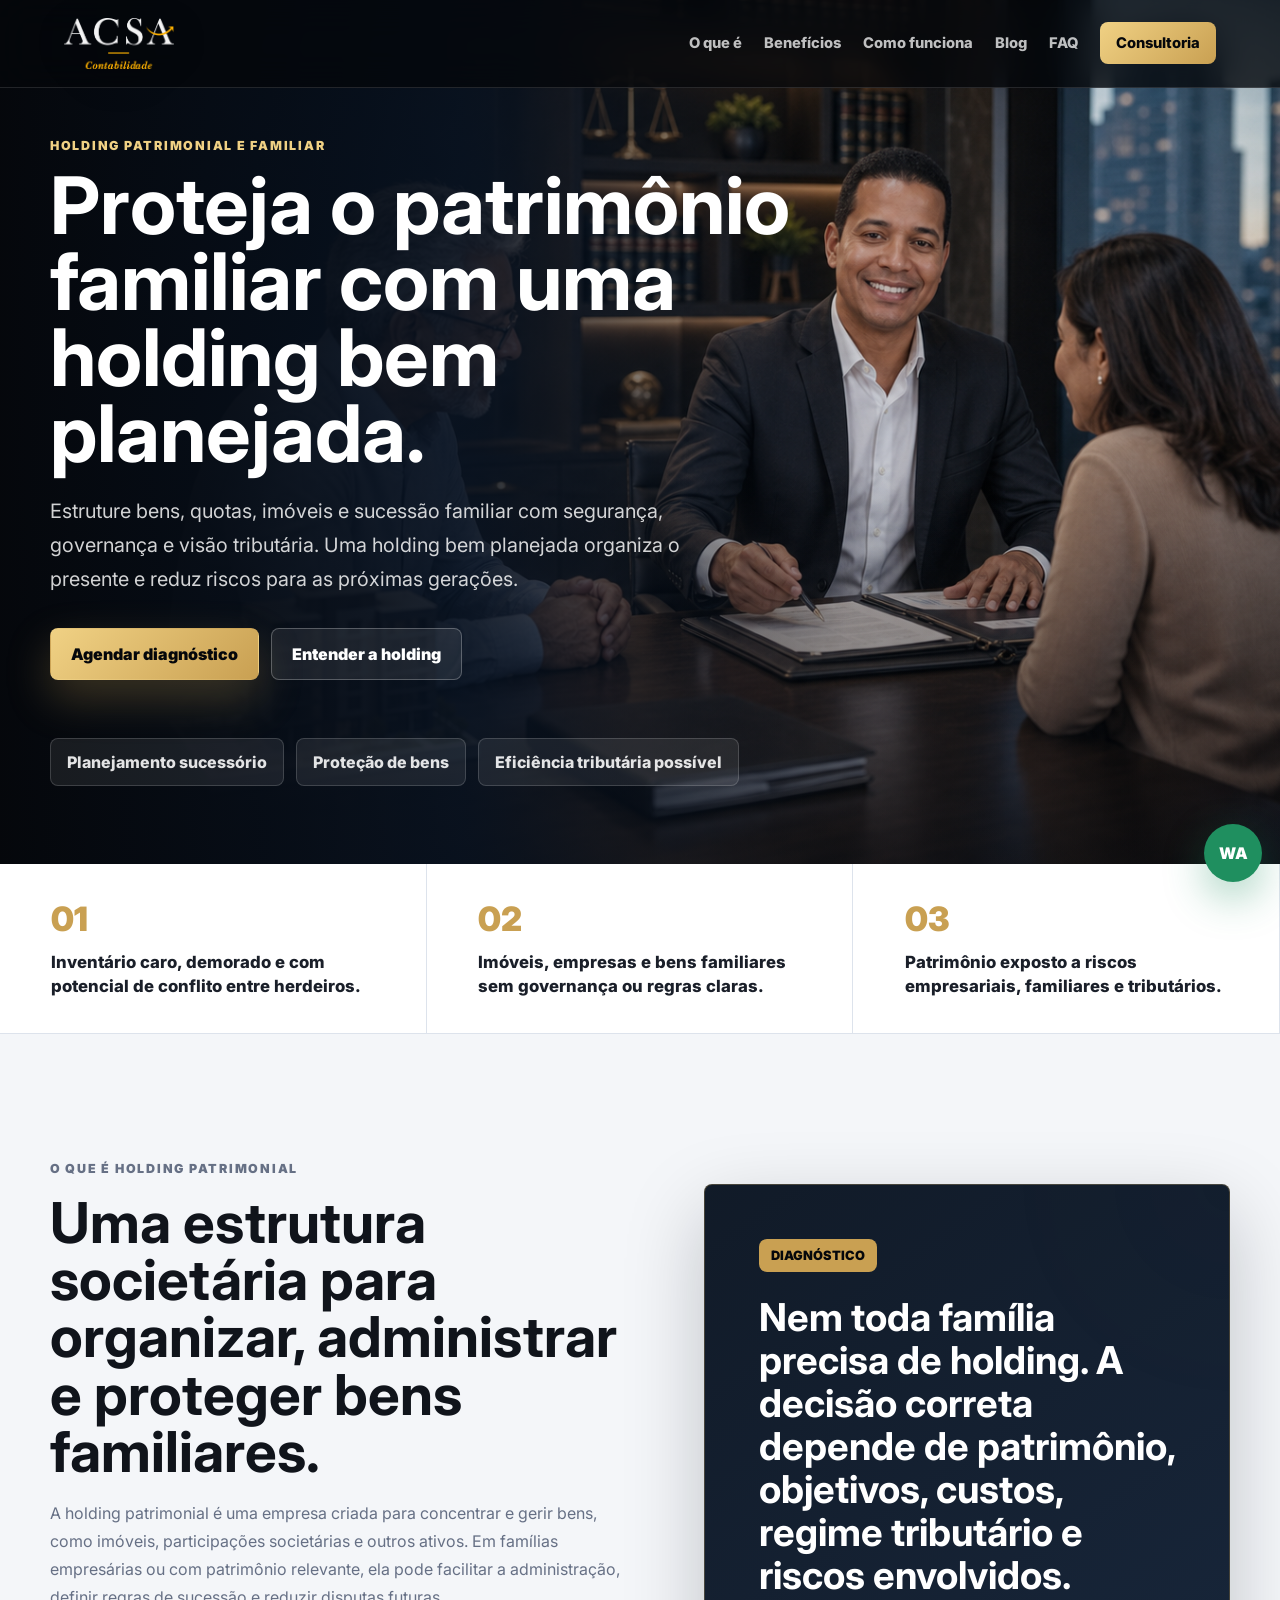
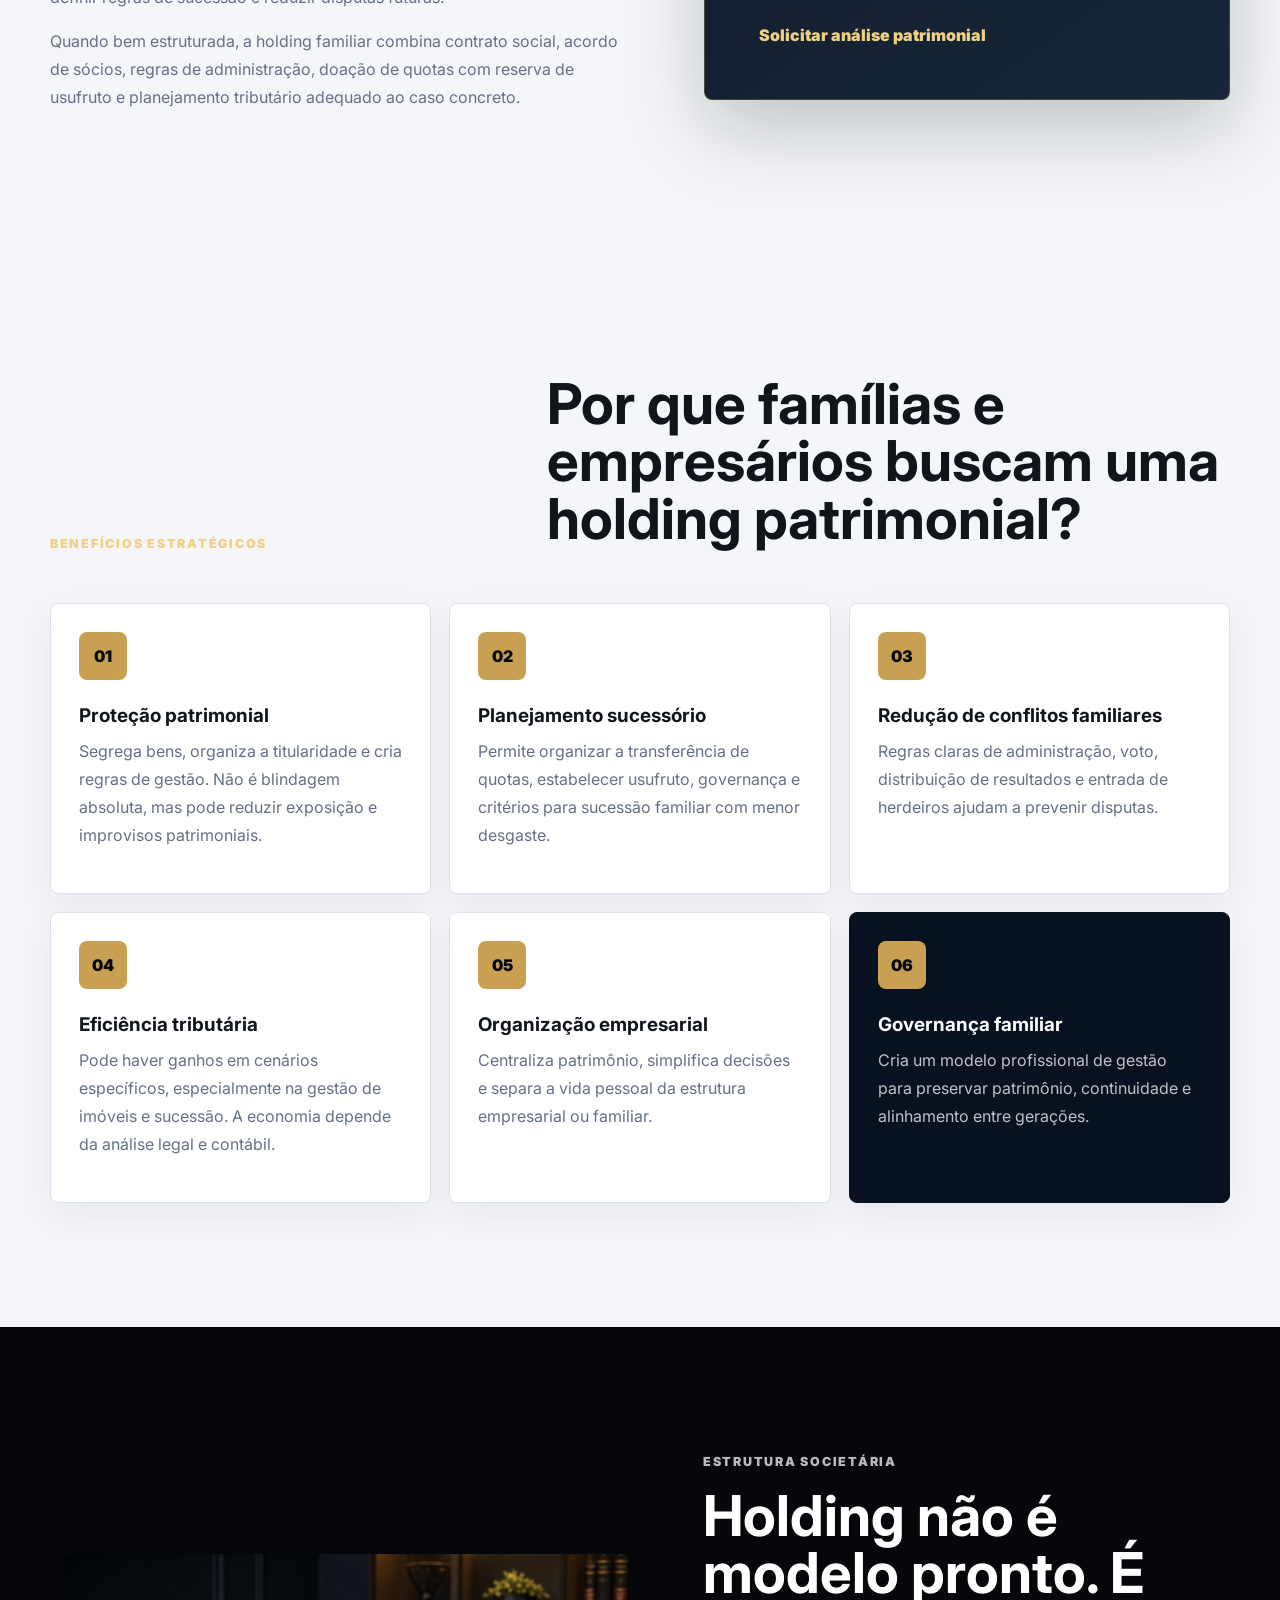
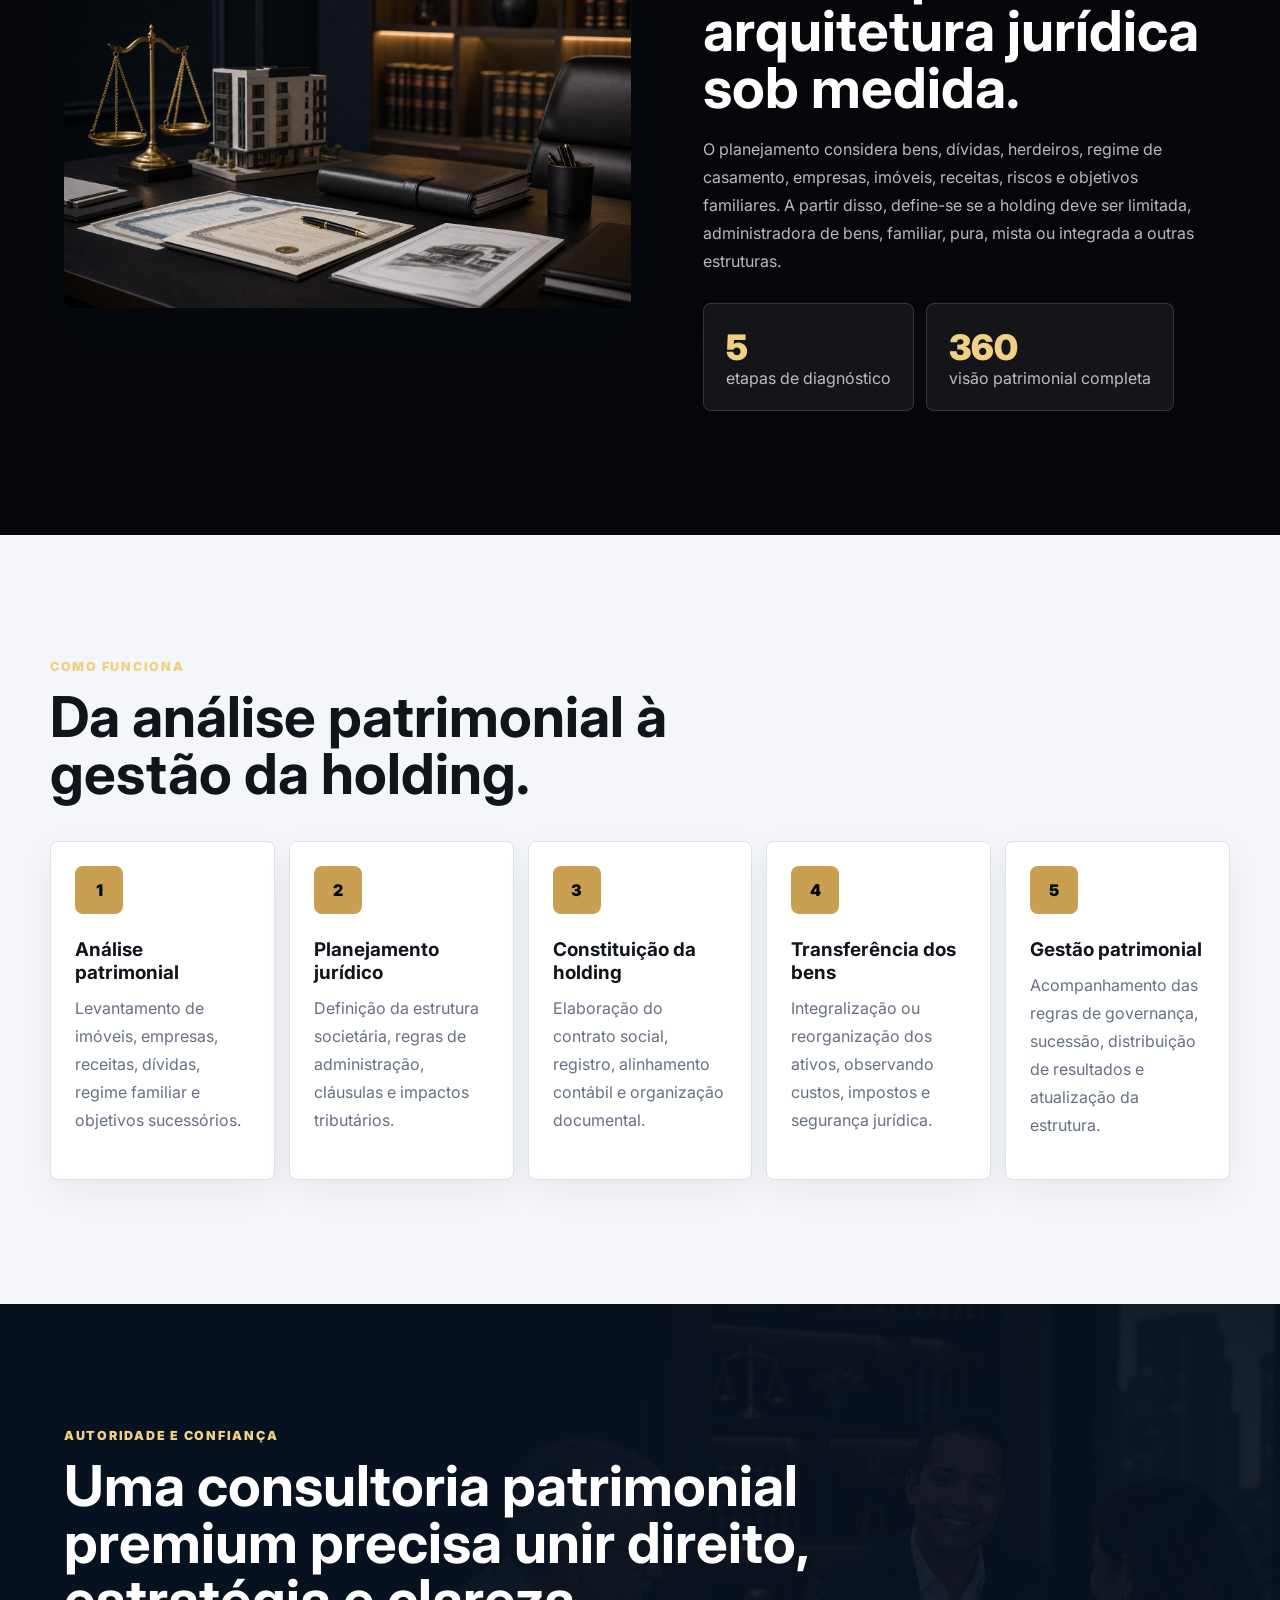
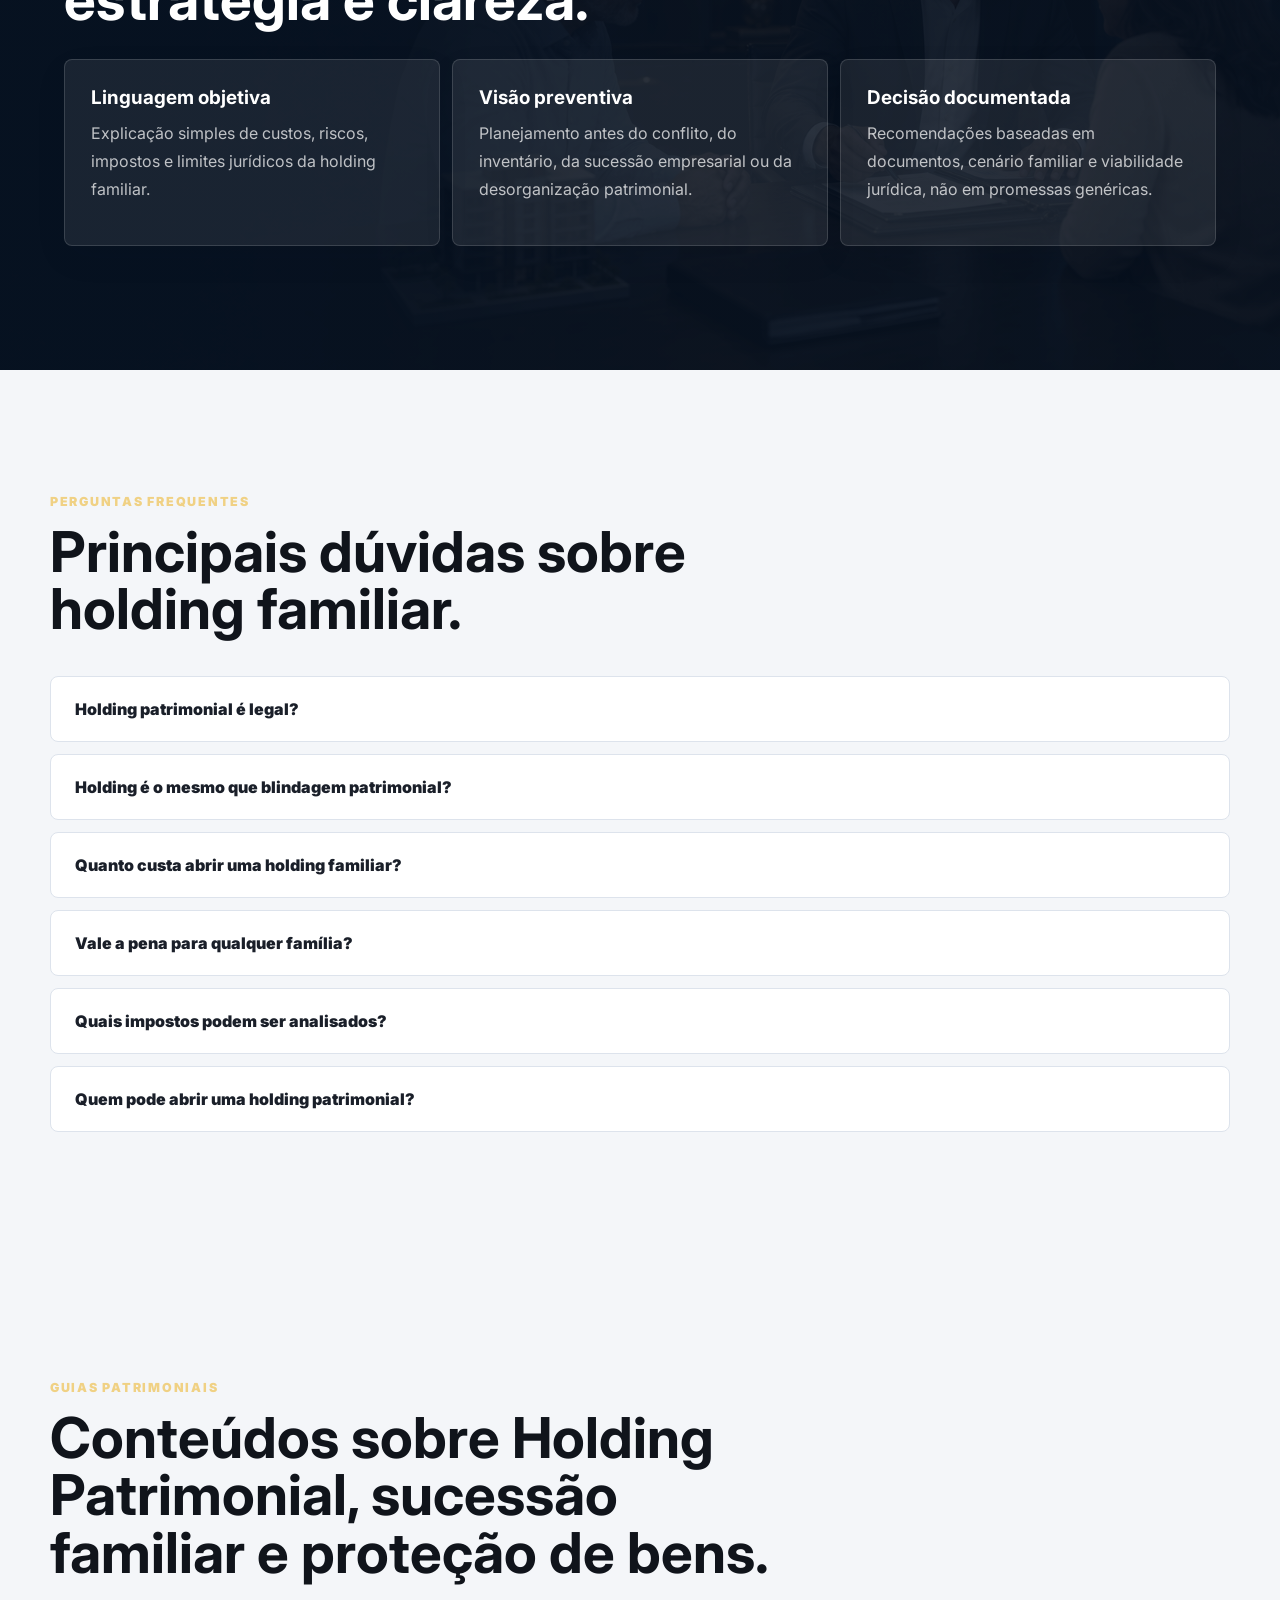
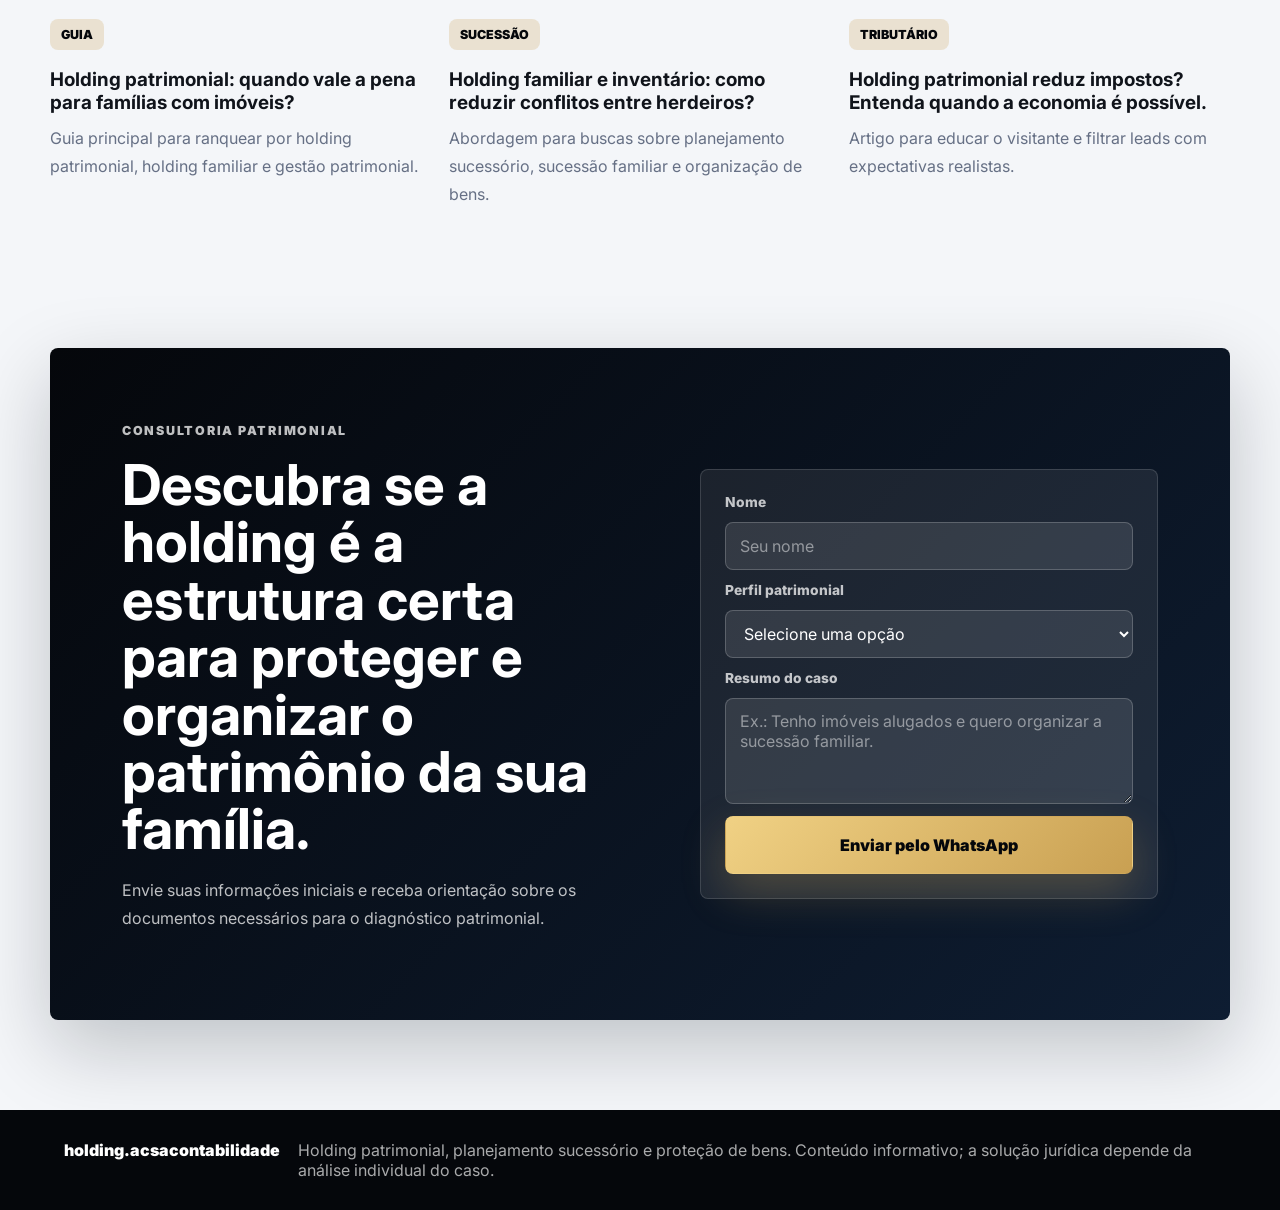
==== commit cc92e87c: "Remove texto ao lado da logo" ====
--- a/index.html
+++ b/index.html
@@ -43,7 +43,7 @@
 <body>
   <header class="site-header" id="topo">
     <a class="brand" href="#topo" aria-label="holding.acsacontabilidade">
-      <img class="brand-logo" src="assets/acsa-logo.png" alt="ACSA Contabilidade" width="132" height="64"><span><strong>holding.acsacontabilidade</strong><small>Holding Patrimonial</small></span>
+      <img class="brand-logo" src="assets/acsa-logo.png" alt="ACSA Contabilidade" width="132" height="64">
     </a>
 
     <button class="nav-toggle" type="button" aria-label="Abrir menu" aria-expanded="false">
--- a/styles.css
+++ b/styles.css
@@ -87,9 +87,9 @@
 }
 
 .brand-logo {
-  width: 86px;
+  width: 110px;
   height: auto;
-  max-height: 46px;
+  max-height: 54px;
   object-fit: contain;
   filter: drop-shadow(0 8px 18px rgba(0, 0, 0, 0.28));
 }
@@ -877,8 +877,8 @@
   }
 
   .brand-logo {
-    width: 72px;
-    max-height: 38px;
+    width: 90px;
+    max-height: 46px;
   }
 
   .brand-mark {
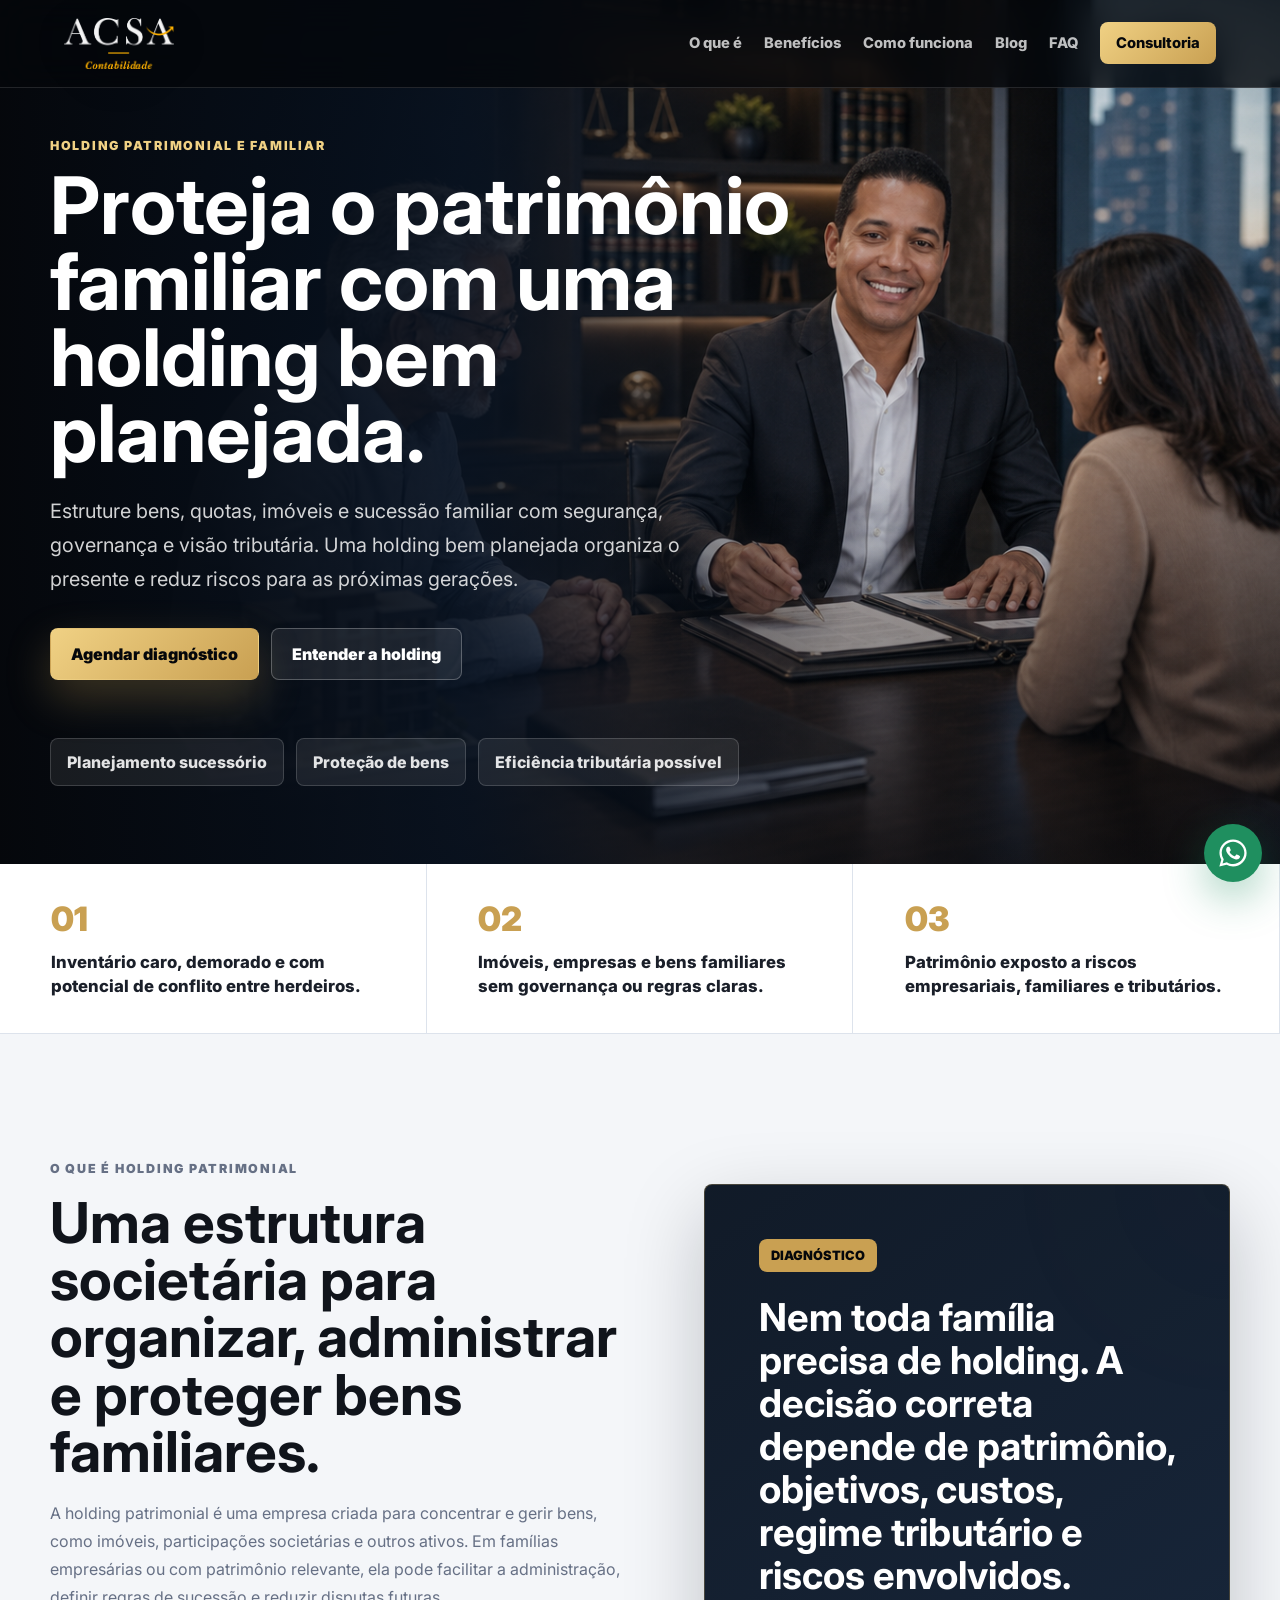
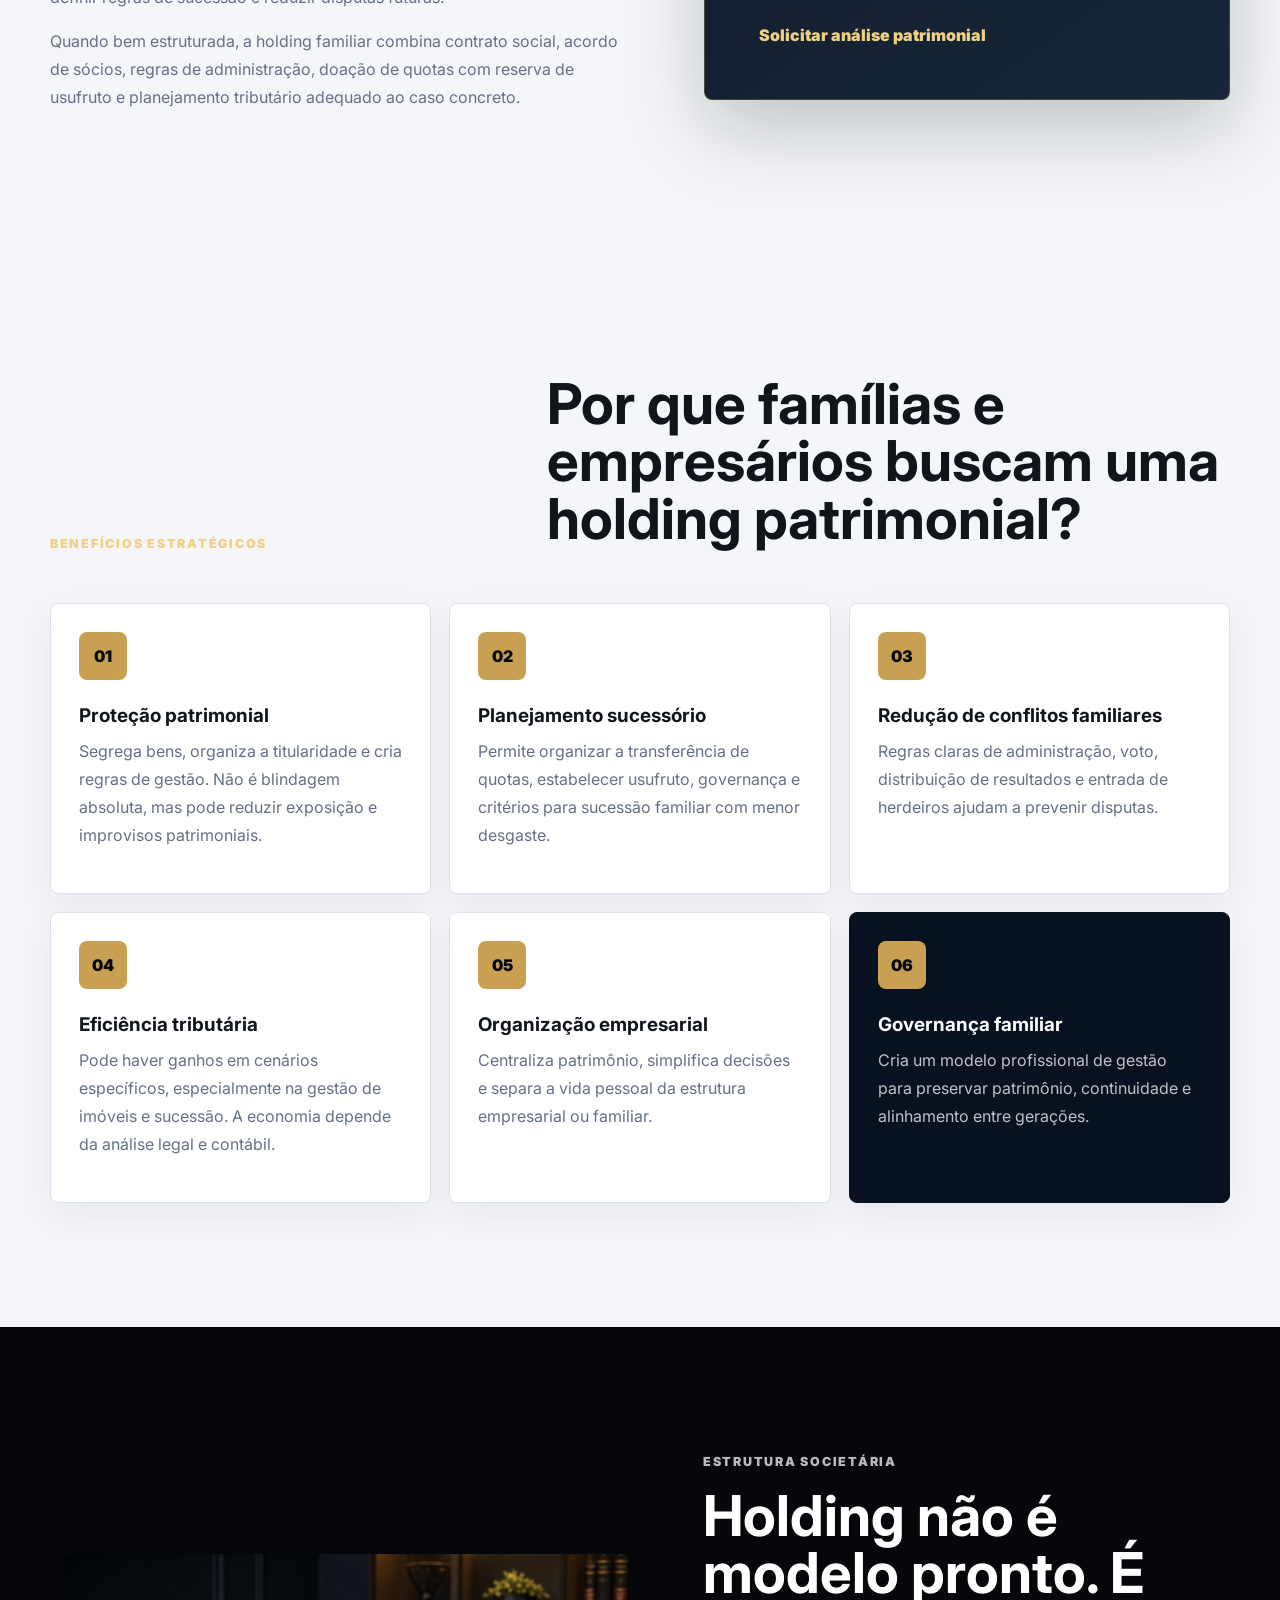
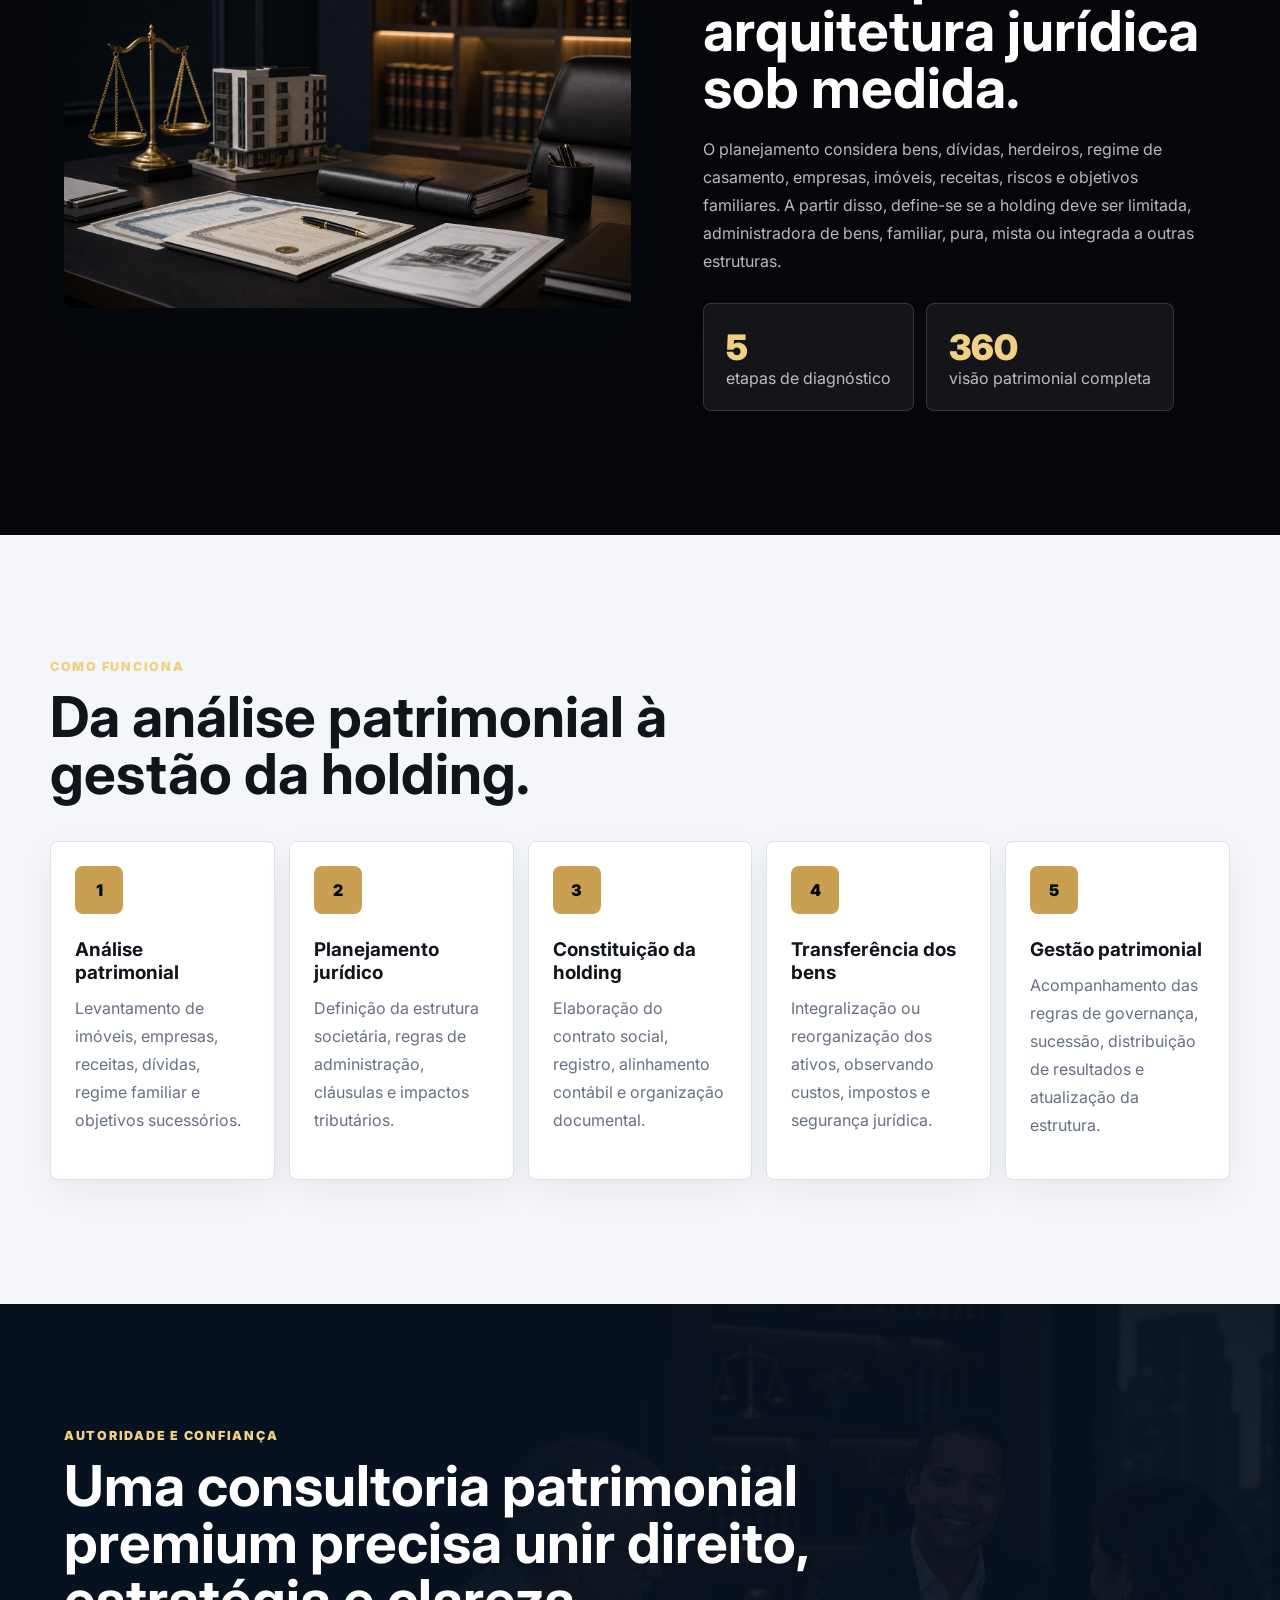
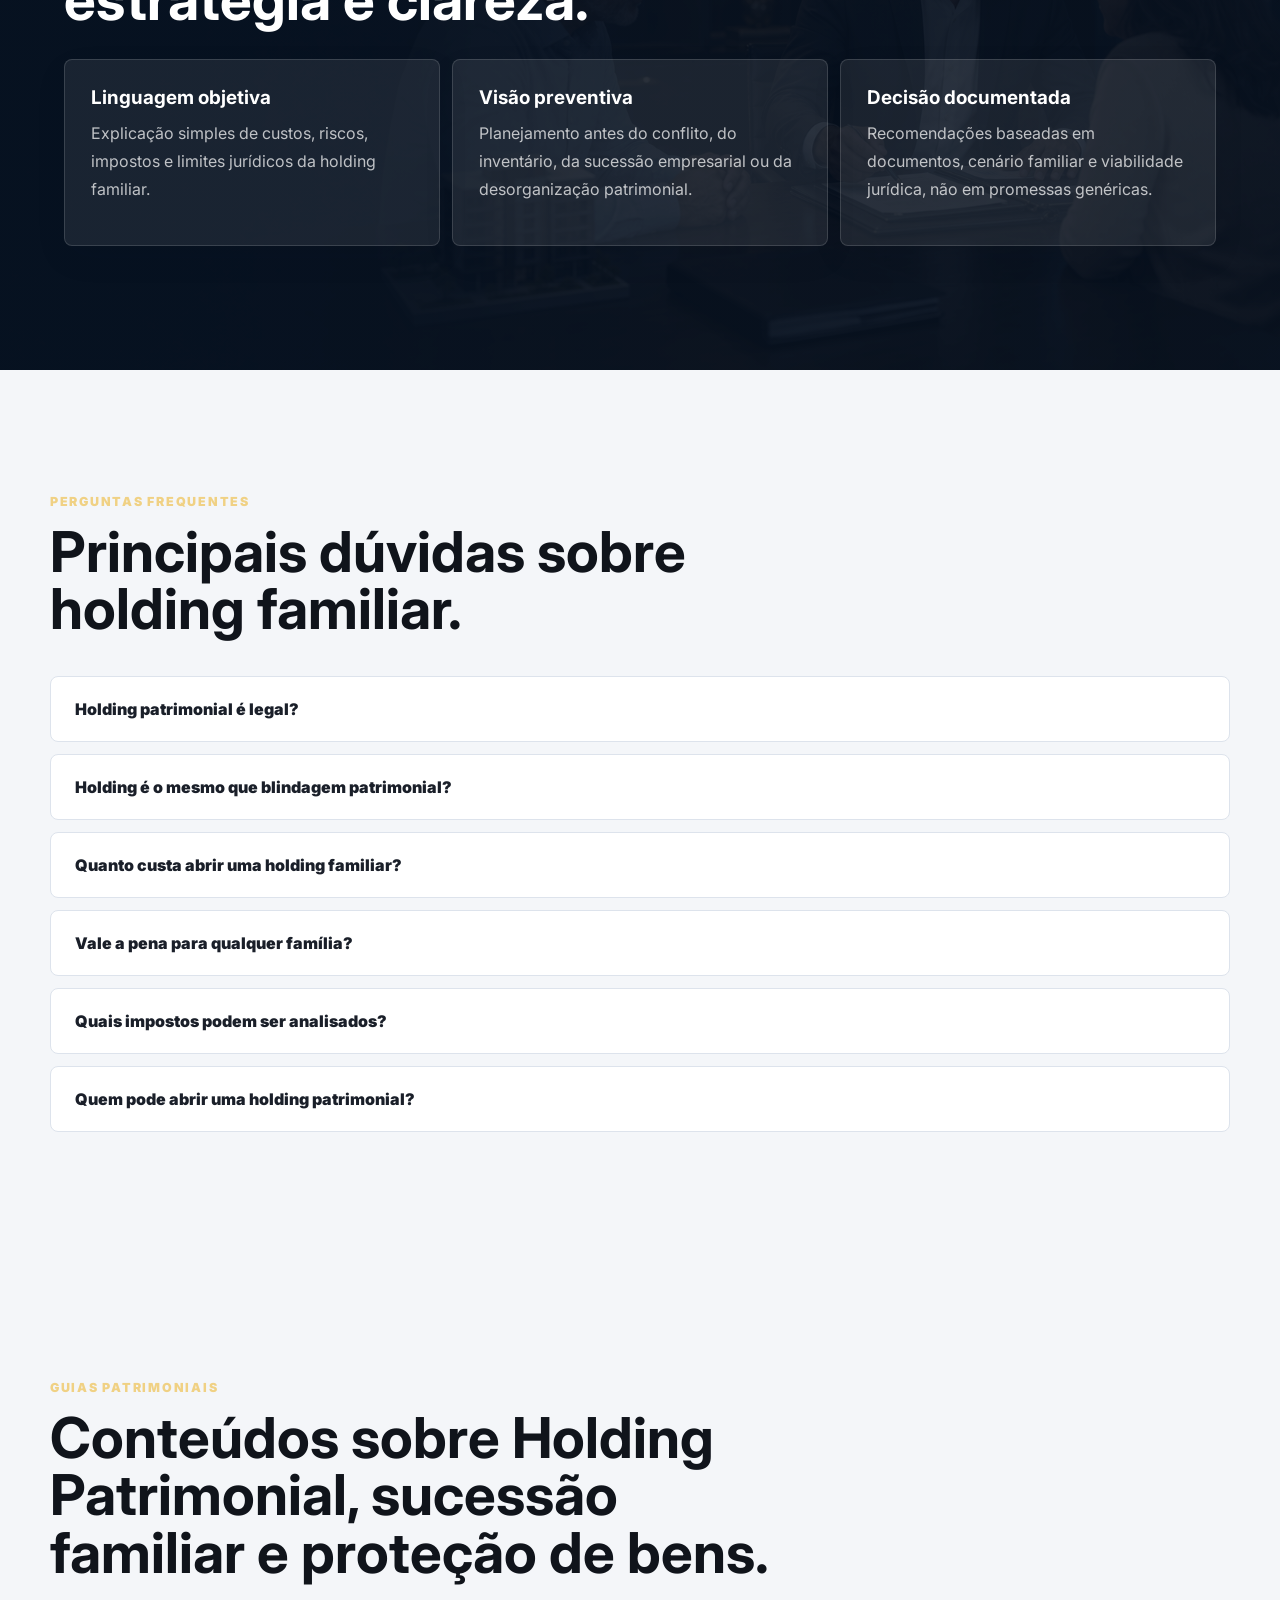
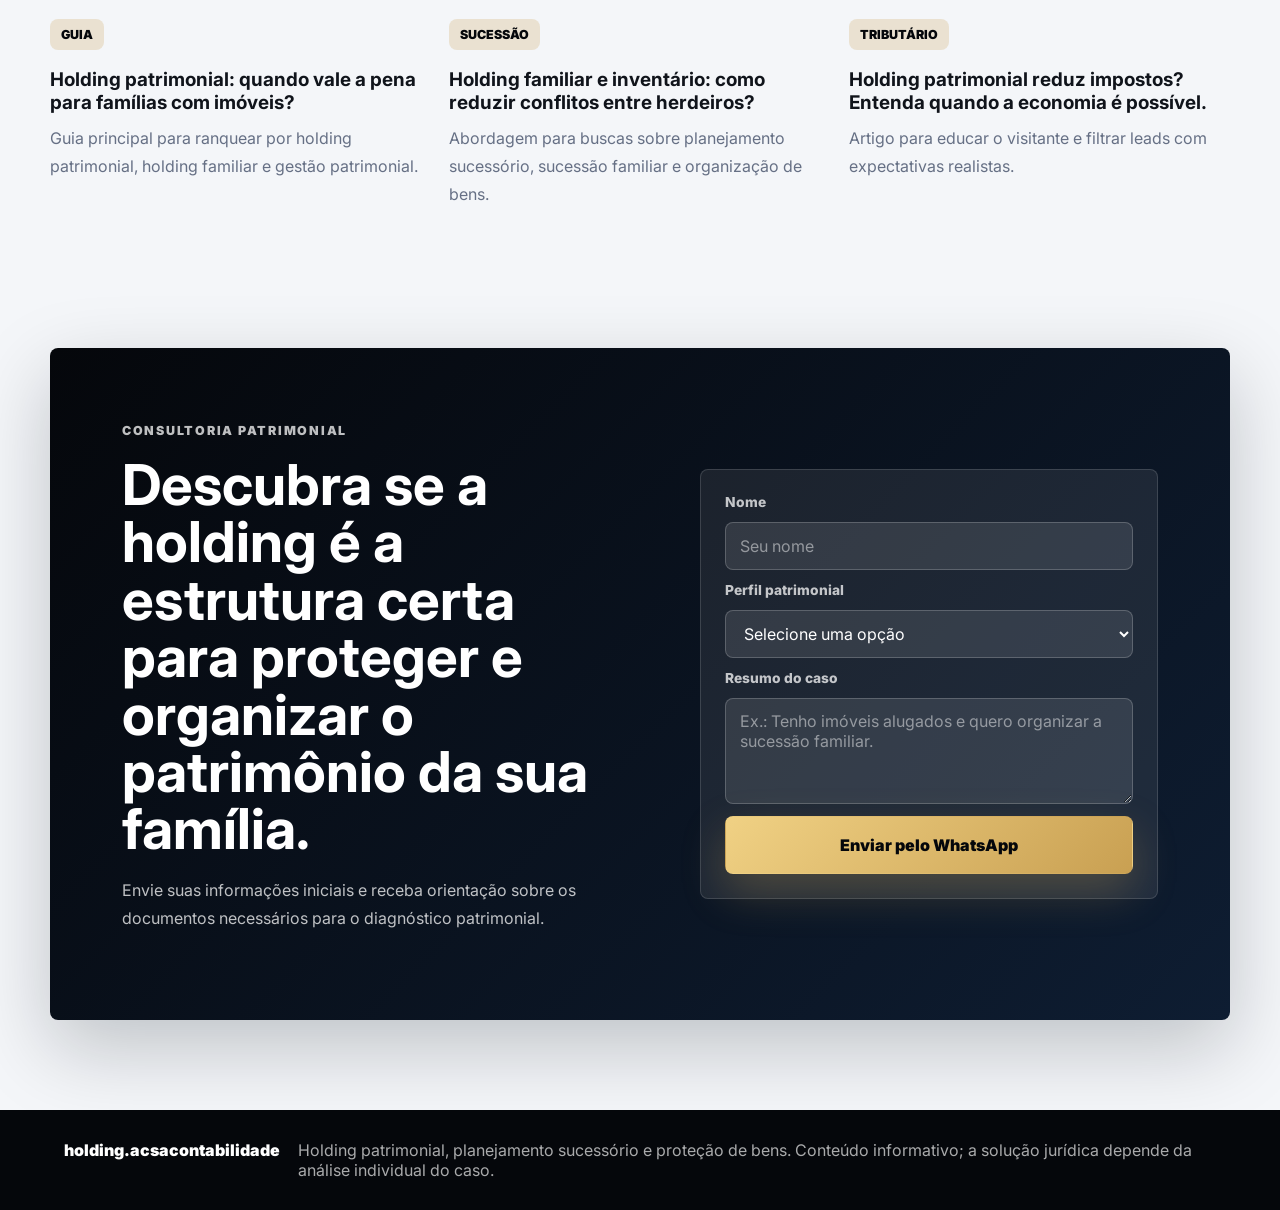
==== commit e43c540f: "Troca texto do botao por icone do WhatsApp" ====
--- a/index.html
+++ b/index.html
@@ -310,7 +310,11 @@
     </section>
   </main>
 
-  <a class="floating-whatsapp whatsapp-link" href="#" target="_blank" rel="noopener" aria-label="Falar pelo WhatsApp">WA</a>
+  <a class="floating-whatsapp whatsapp-link" href="#" target="_blank" rel="noopener" aria-label="Falar pelo WhatsApp">
+    <svg viewBox="0 0 32 32" aria-hidden="true" focusable="false">
+      <path d="M16.04 3.2c-7.05 0-12.78 5.68-12.78 12.68 0 2.24.59 4.43 1.72 6.36L3.15 28.8l6.75-1.77a12.9 12.9 0 0 0 6.14 1.56c7.05 0 12.78-5.69 12.78-12.69S23.09 3.2 16.04 3.2Zm0 23.24c-1.92 0-3.8-.51-5.44-1.48l-.39-.23-4.01 1.05 1.07-3.88-.25-.4a10.45 10.45 0 0 1-1.61-5.62c0-5.82 4.77-10.55 10.63-10.55 5.86 0 10.63 4.73 10.63 10.55 0 5.81-4.77 10.56-10.63 10.56Zm5.83-7.9c-.32-.16-1.89-.93-2.18-1.03-.29-.11-.5-.16-.72.16-.21.32-.82 1.03-1.01 1.24-.19.22-.37.24-.69.08-.32-.16-1.35-.49-2.57-1.57-.95-.84-1.59-1.88-1.78-2.2-.19-.32-.02-.49.14-.65.15-.15.32-.37.48-.56.16-.19.21-.32.32-.53.11-.21.05-.4-.03-.56-.08-.16-.72-1.72-.98-2.36-.26-.62-.52-.54-.72-.55h-.61c-.21 0-.56.08-.85.4-.29.32-1.12 1.09-1.12 2.66 0 1.56 1.15 3.08 1.31 3.29.16.21 2.26 3.42 5.47 4.8.76.33 1.36.53 1.82.68.77.24 1.47.21 2.02.13.62-.09 1.89-.77 2.16-1.51.27-.75.27-1.39.19-1.52-.08-.13-.29-.21-.61-.37Z"/>
+    </svg>
+  </a>
 
   <footer class="site-footer">
     <p>holding.acsacontabilidade</p>
--- a/styles.css
+++ b/styles.css
@@ -649,7 +649,19 @@
   background: var(--green);
   border-radius: 50%;
   box-shadow: 0 16px 42px rgba(31, 143, 95, 0.38);
-  font-weight: 900;
+  transition: transform 180ms ease, box-shadow 180ms ease;
+}
+
+.floating-whatsapp:hover,
+.floating-whatsapp:focus-visible {
+  transform: translateY(-2px);
+  box-shadow: 0 20px 48px rgba(31, 143, 95, 0.48);
+}
+
+.floating-whatsapp svg {
+  width: 34px;
+  height: 34px;
+  fill: currentColor;
 }
 
 .site-footer {
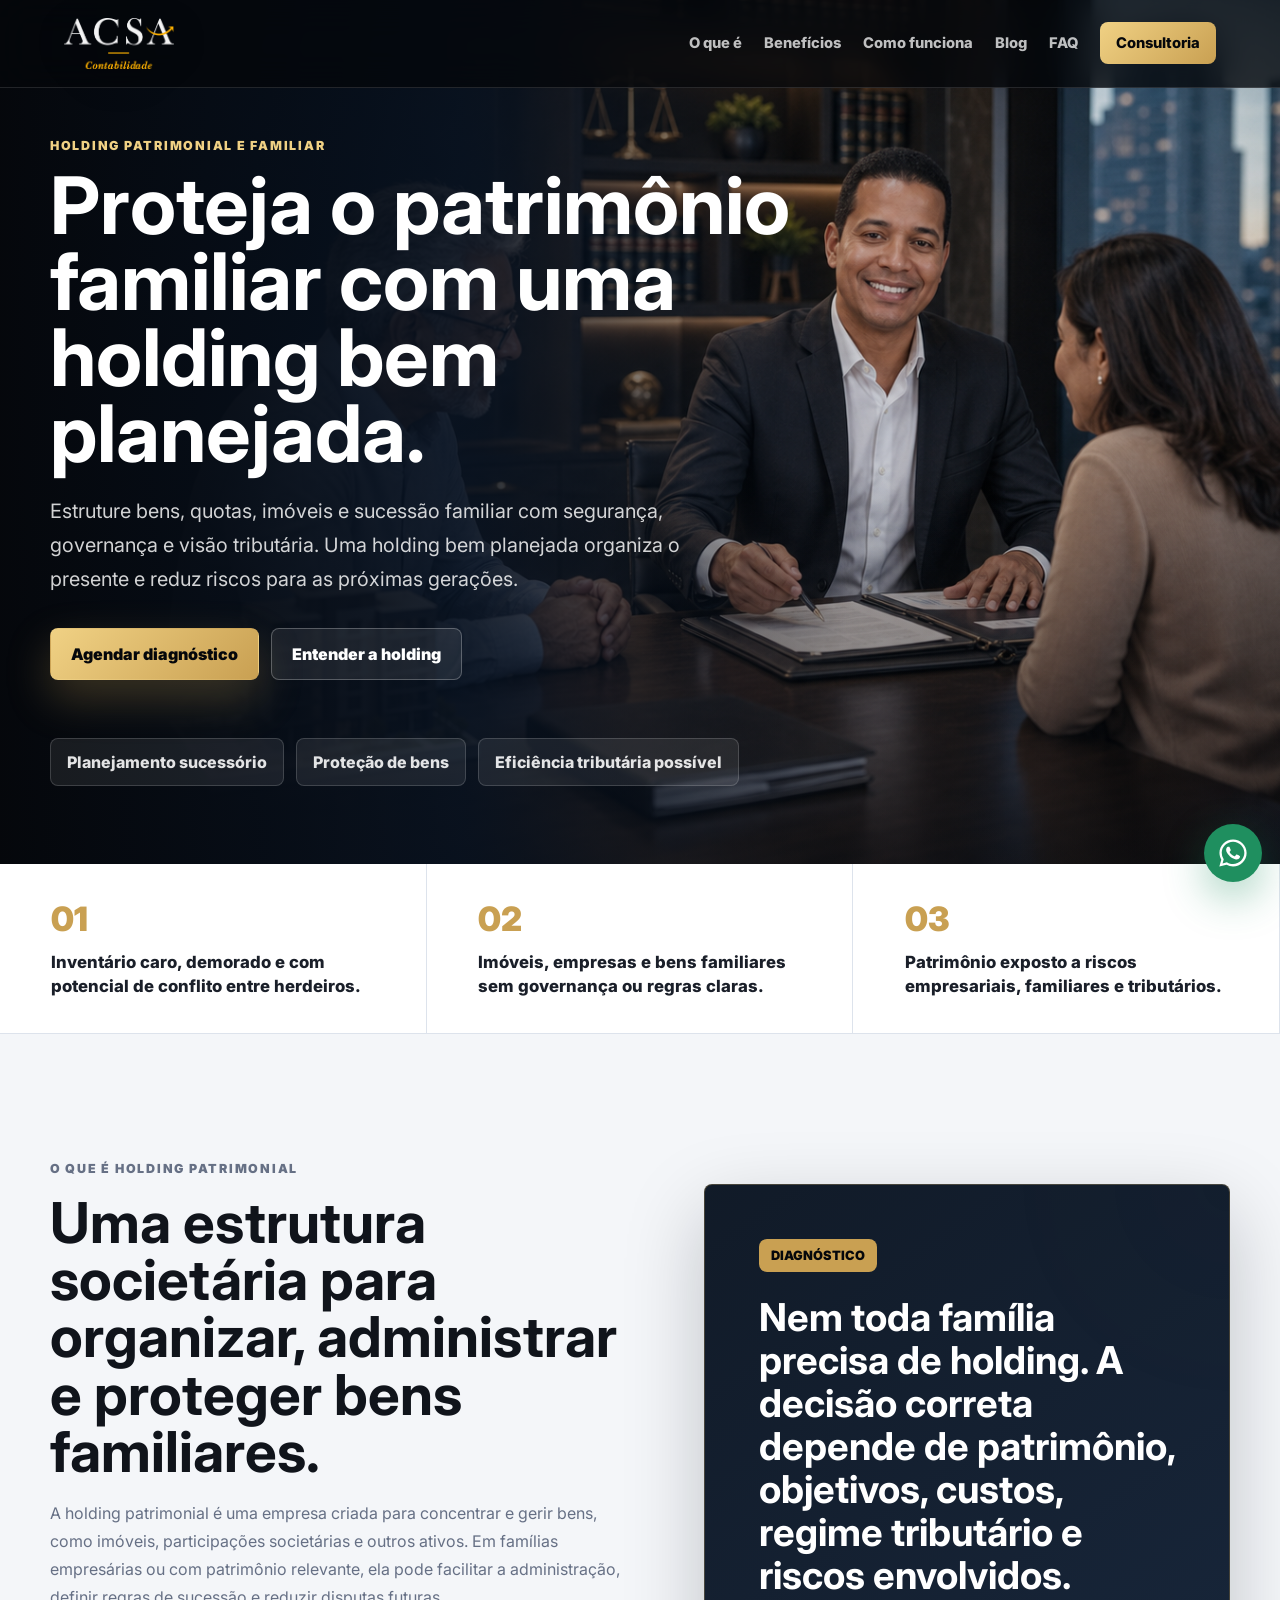
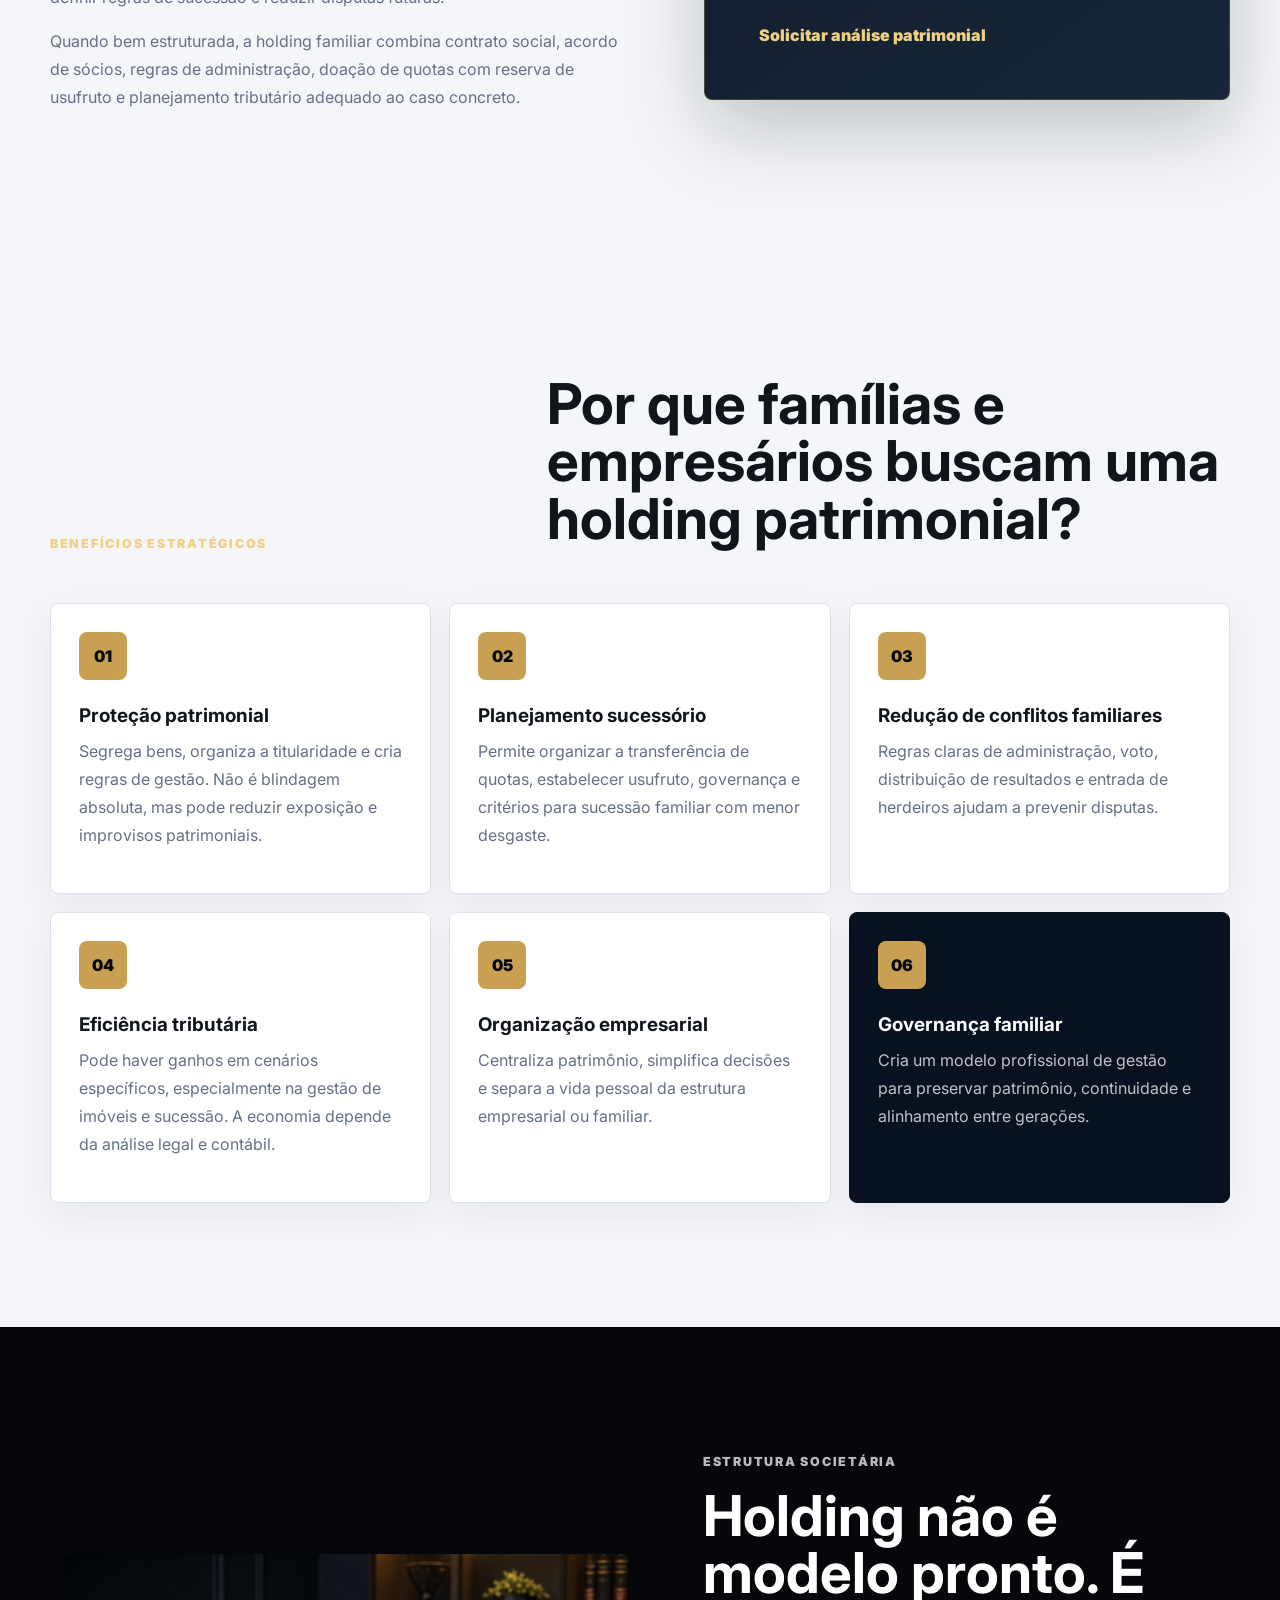
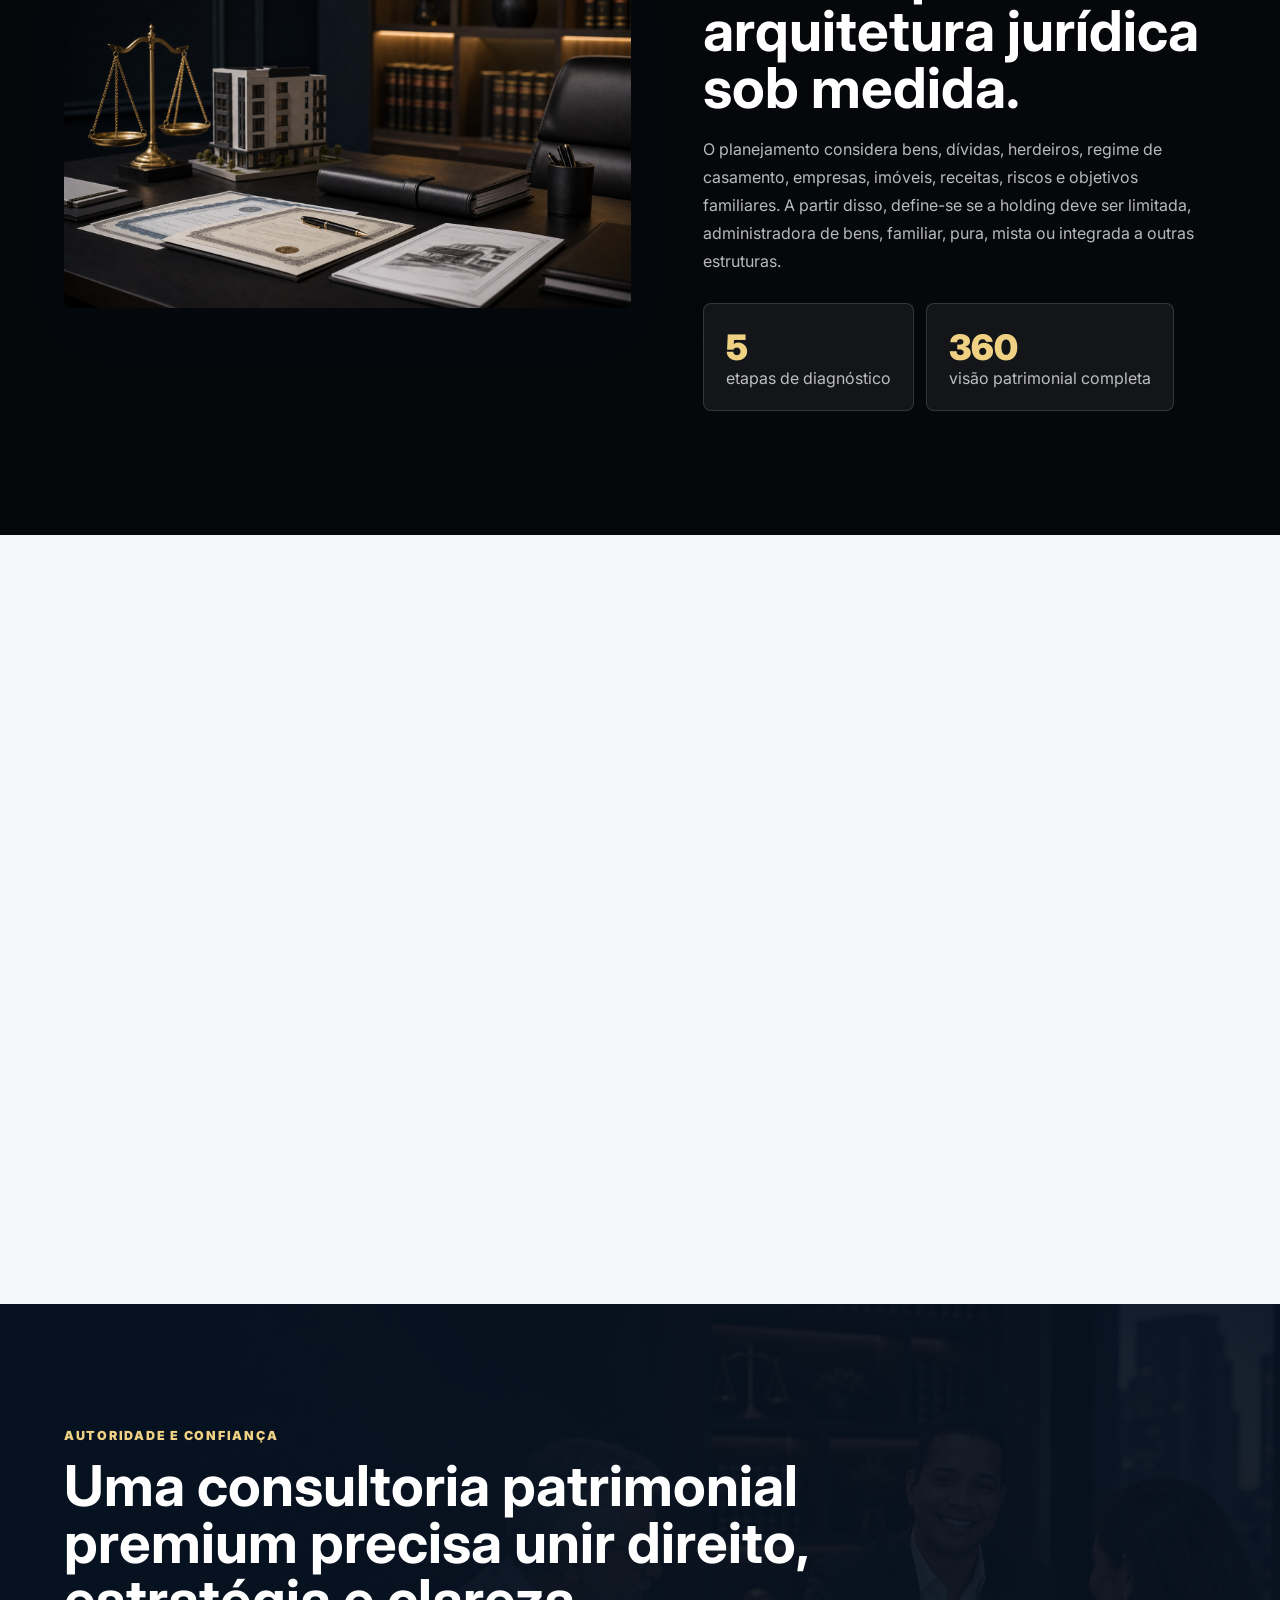
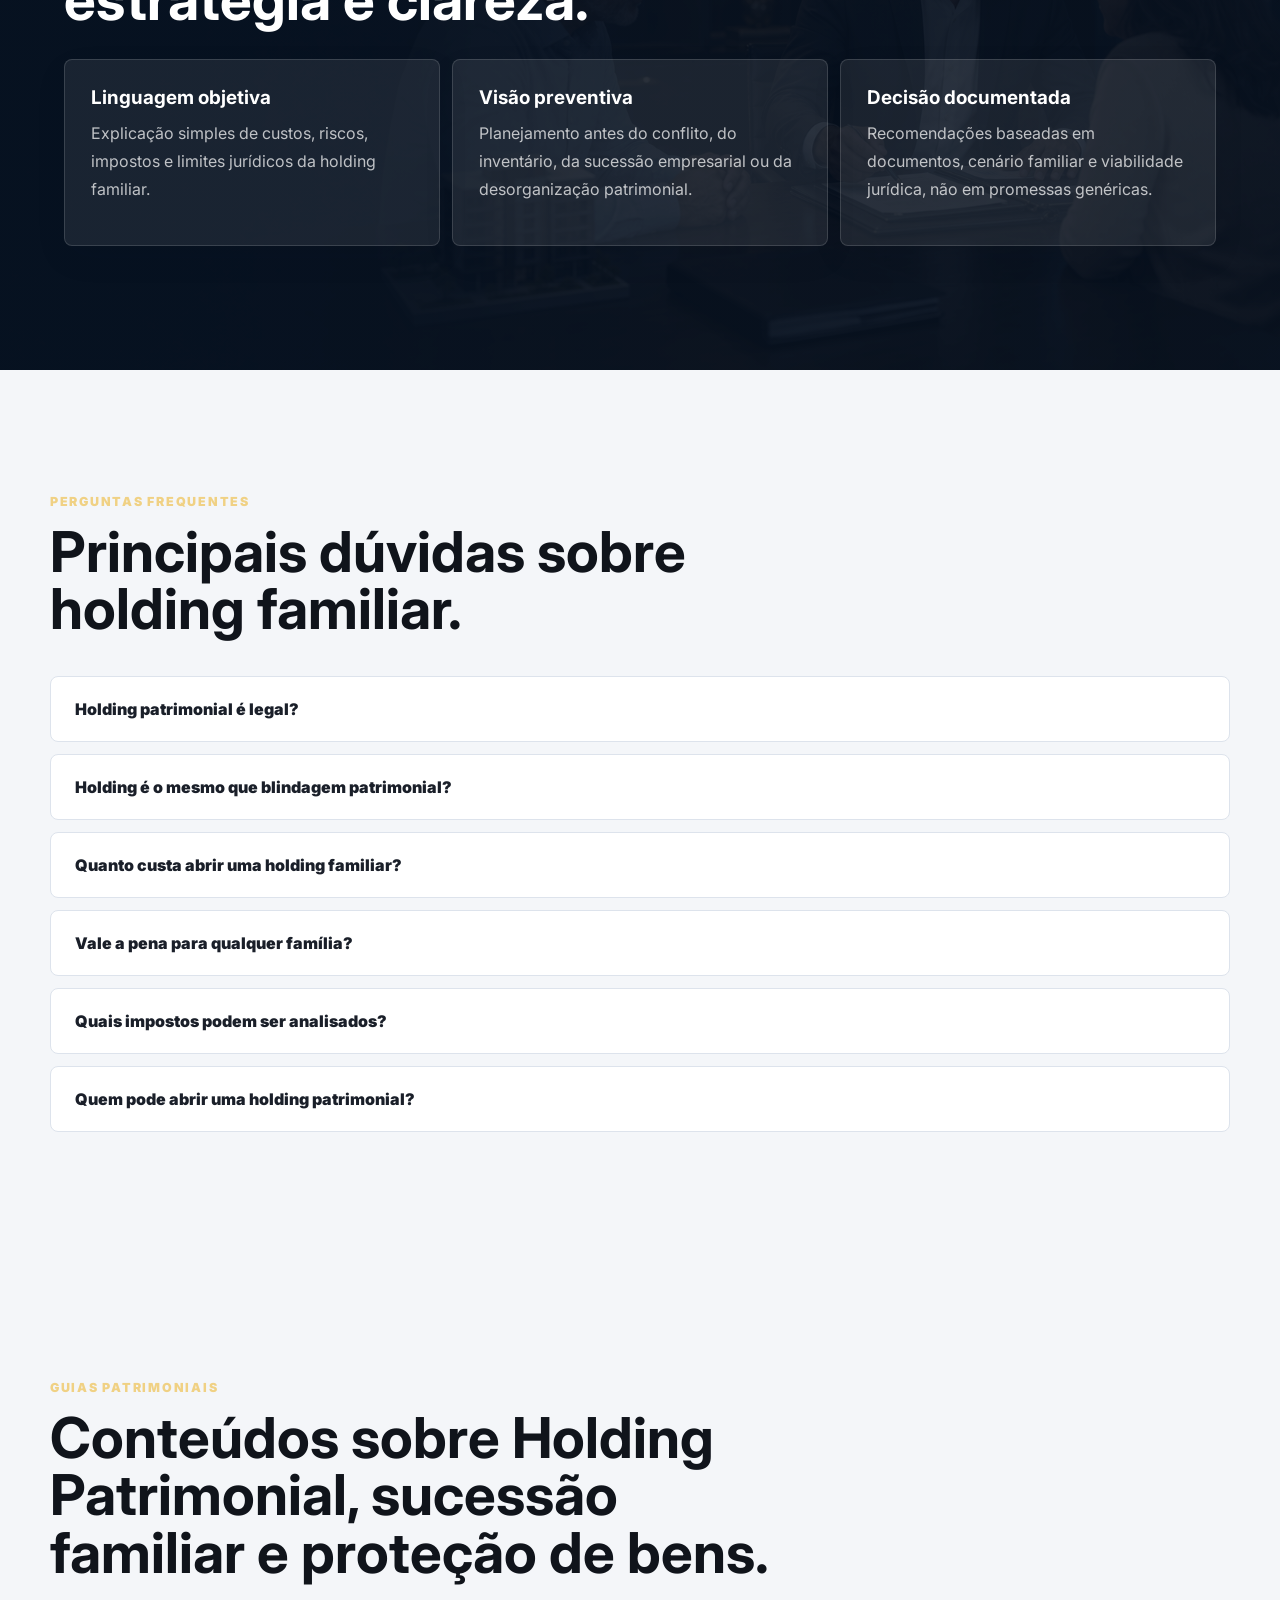
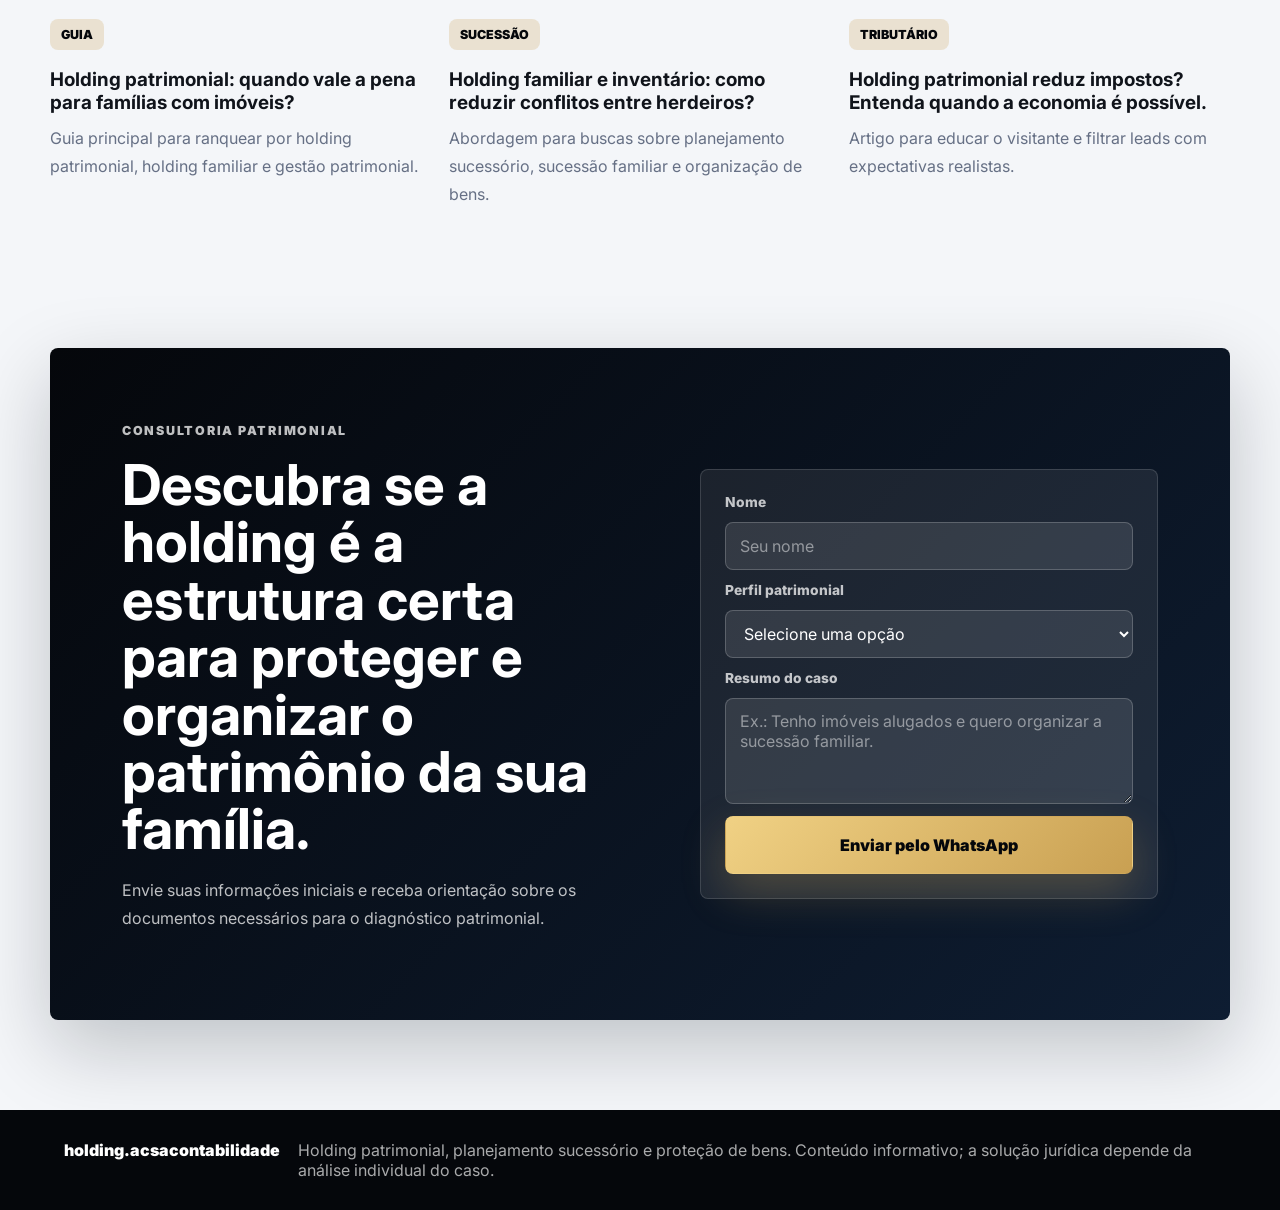
==== commit 31a93cbc: "Instala tag do Google Ads" ====
--- a/index.html
+++ b/index.html
@@ -39,6 +39,15 @@
       "description": "Assessoria jurídica em holding patrimonial, organização societária, planejamento sucessório e proteção de bens familiares."
     }
   </script>
+  <!-- Google tag (gtag.js) -->
+  <script async src="https://www.googletagmanager.com/gtag/js?id=AW-16813286700"></script>
+  <script>
+    window.dataLayer = window.dataLayer || [];
+    function gtag(){dataLayer.push(arguments);}
+    gtag('js', new Date());
+
+    gtag('config', 'AW-16813286700');
+  </script>
 </head>
 <body>
   <header class="site-header" id="topo">
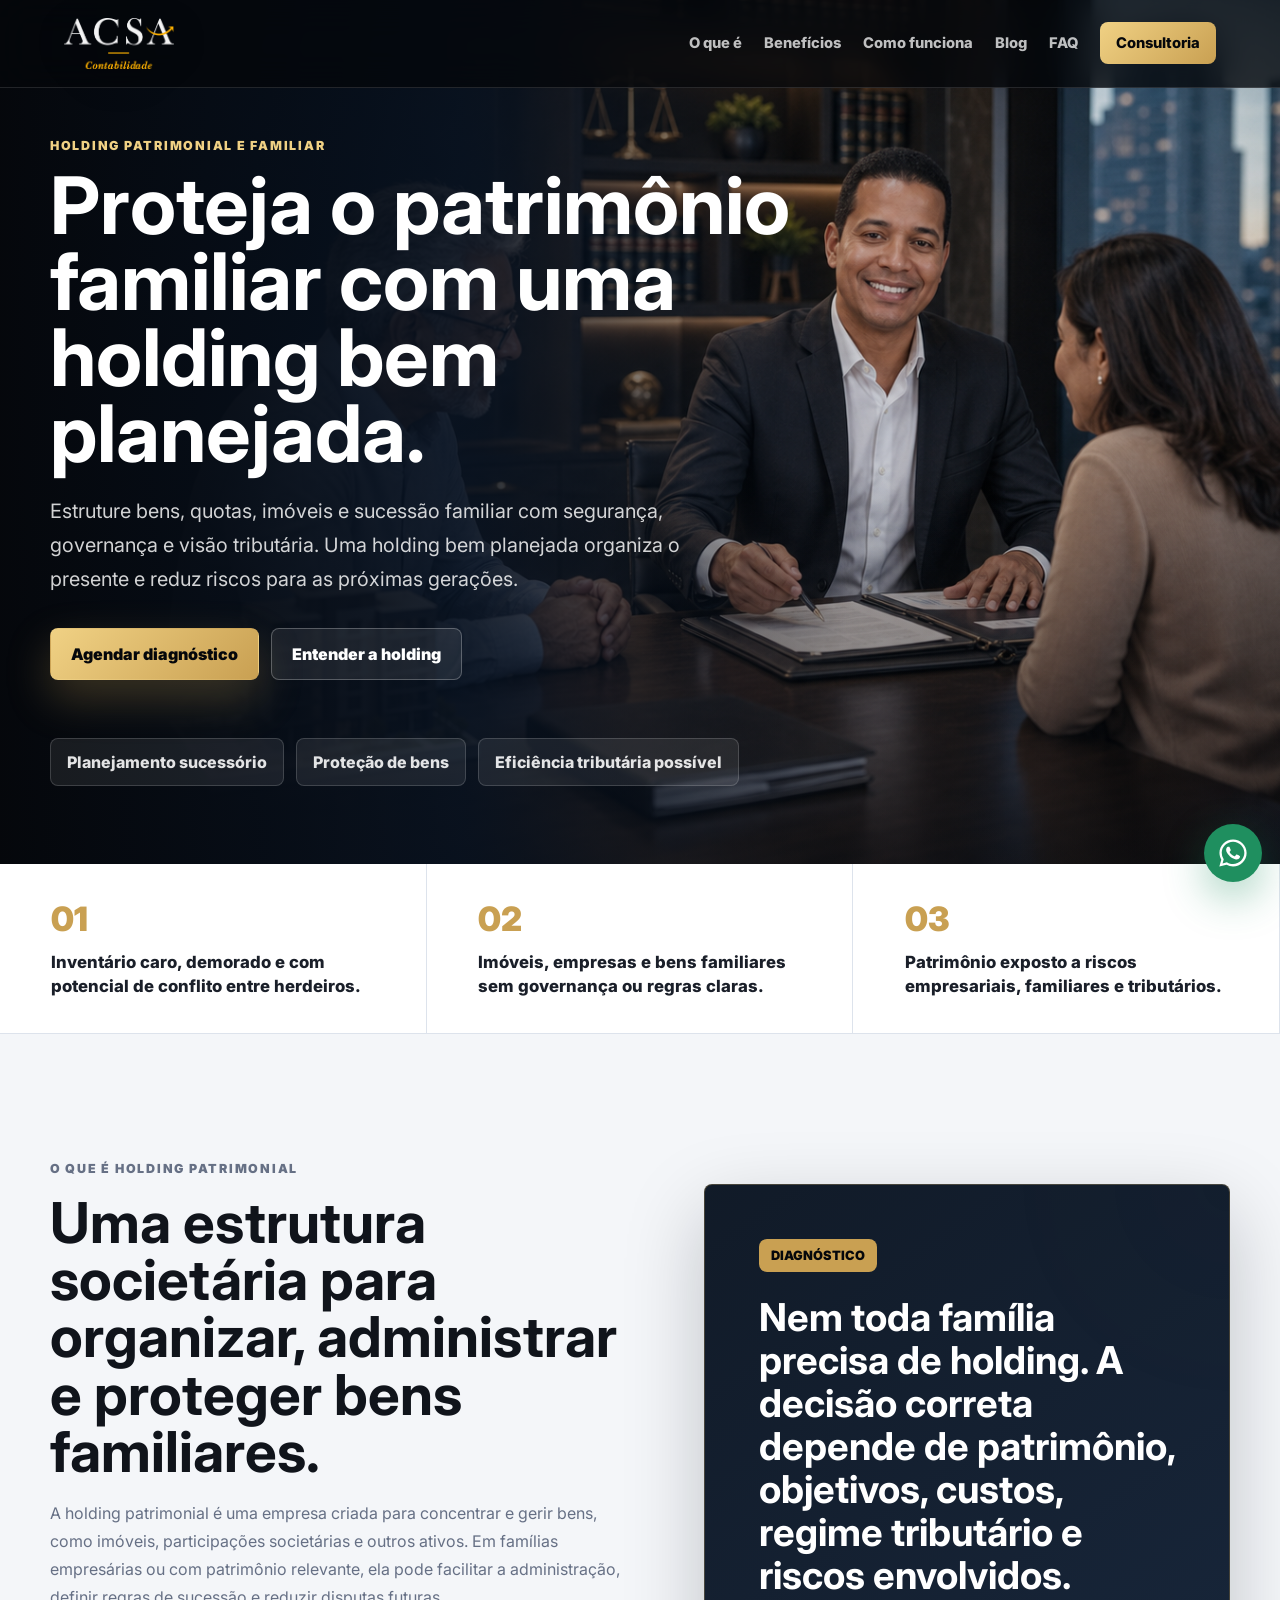
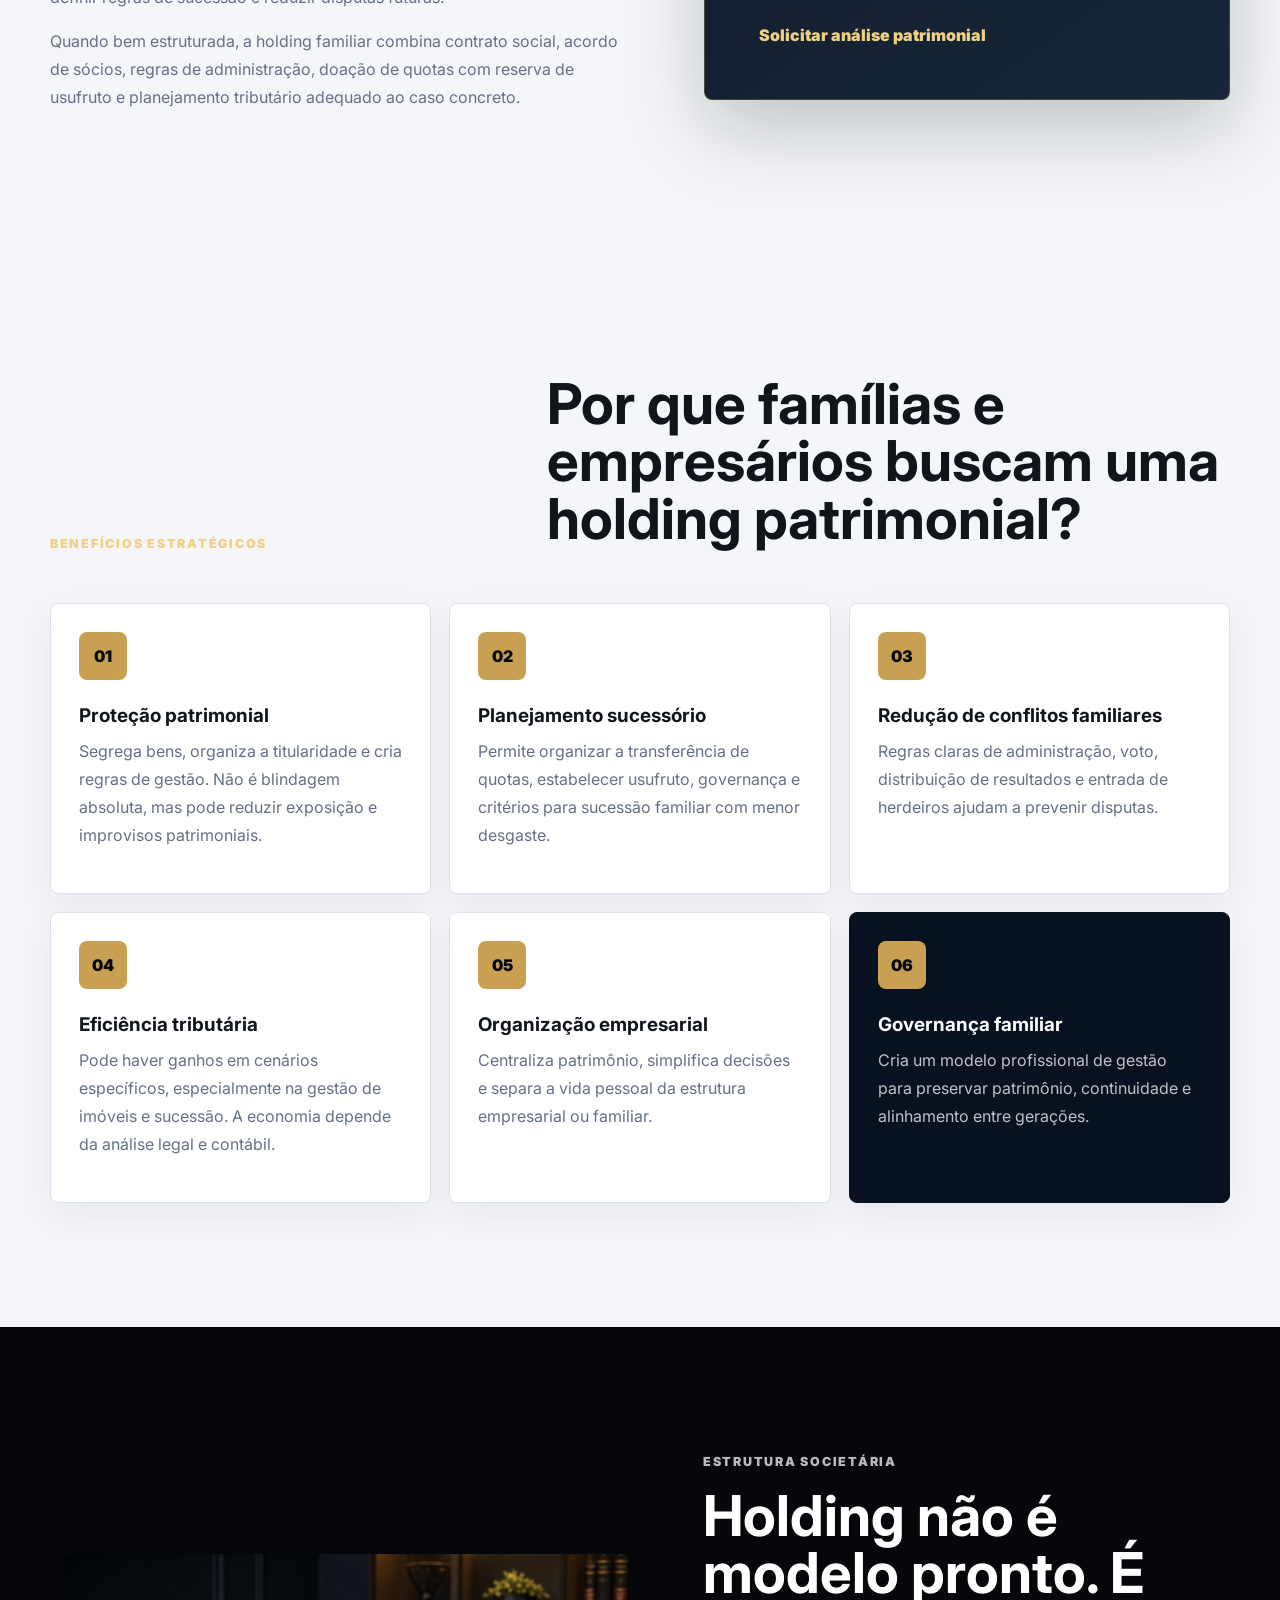
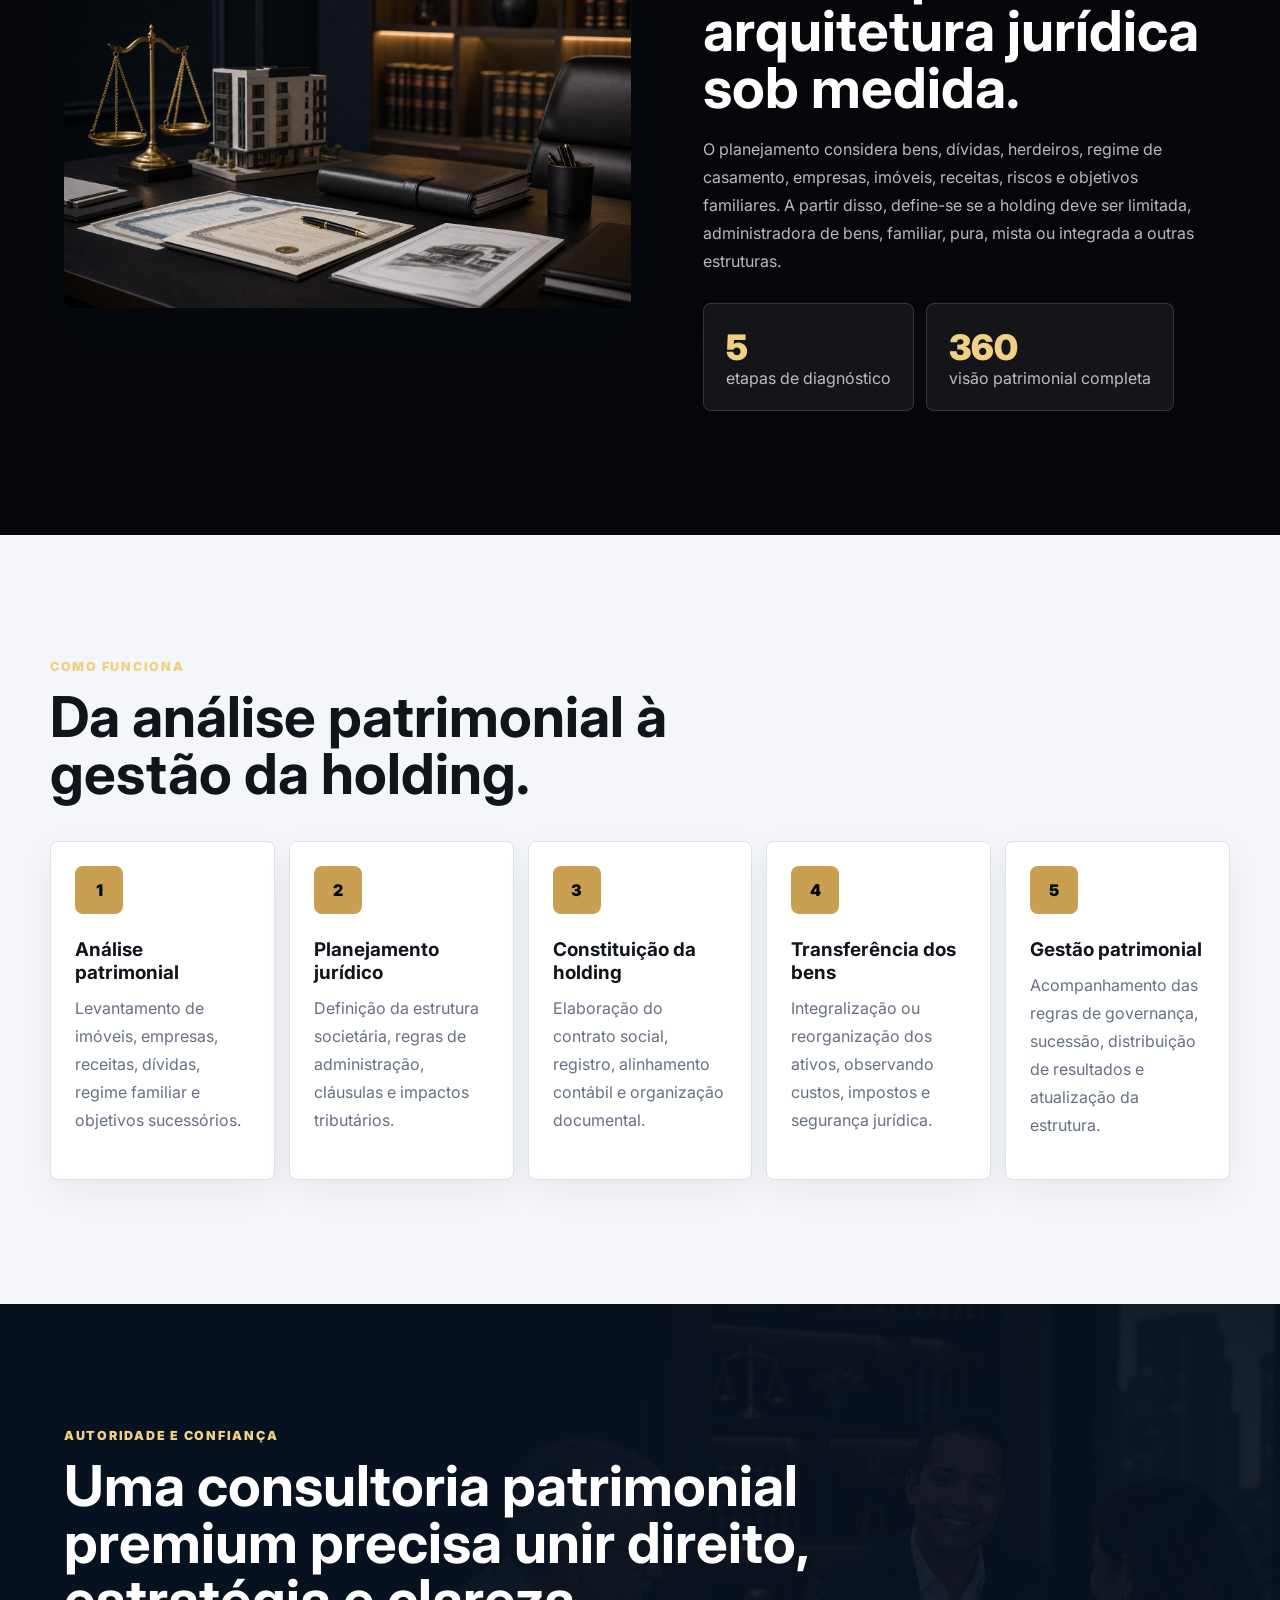
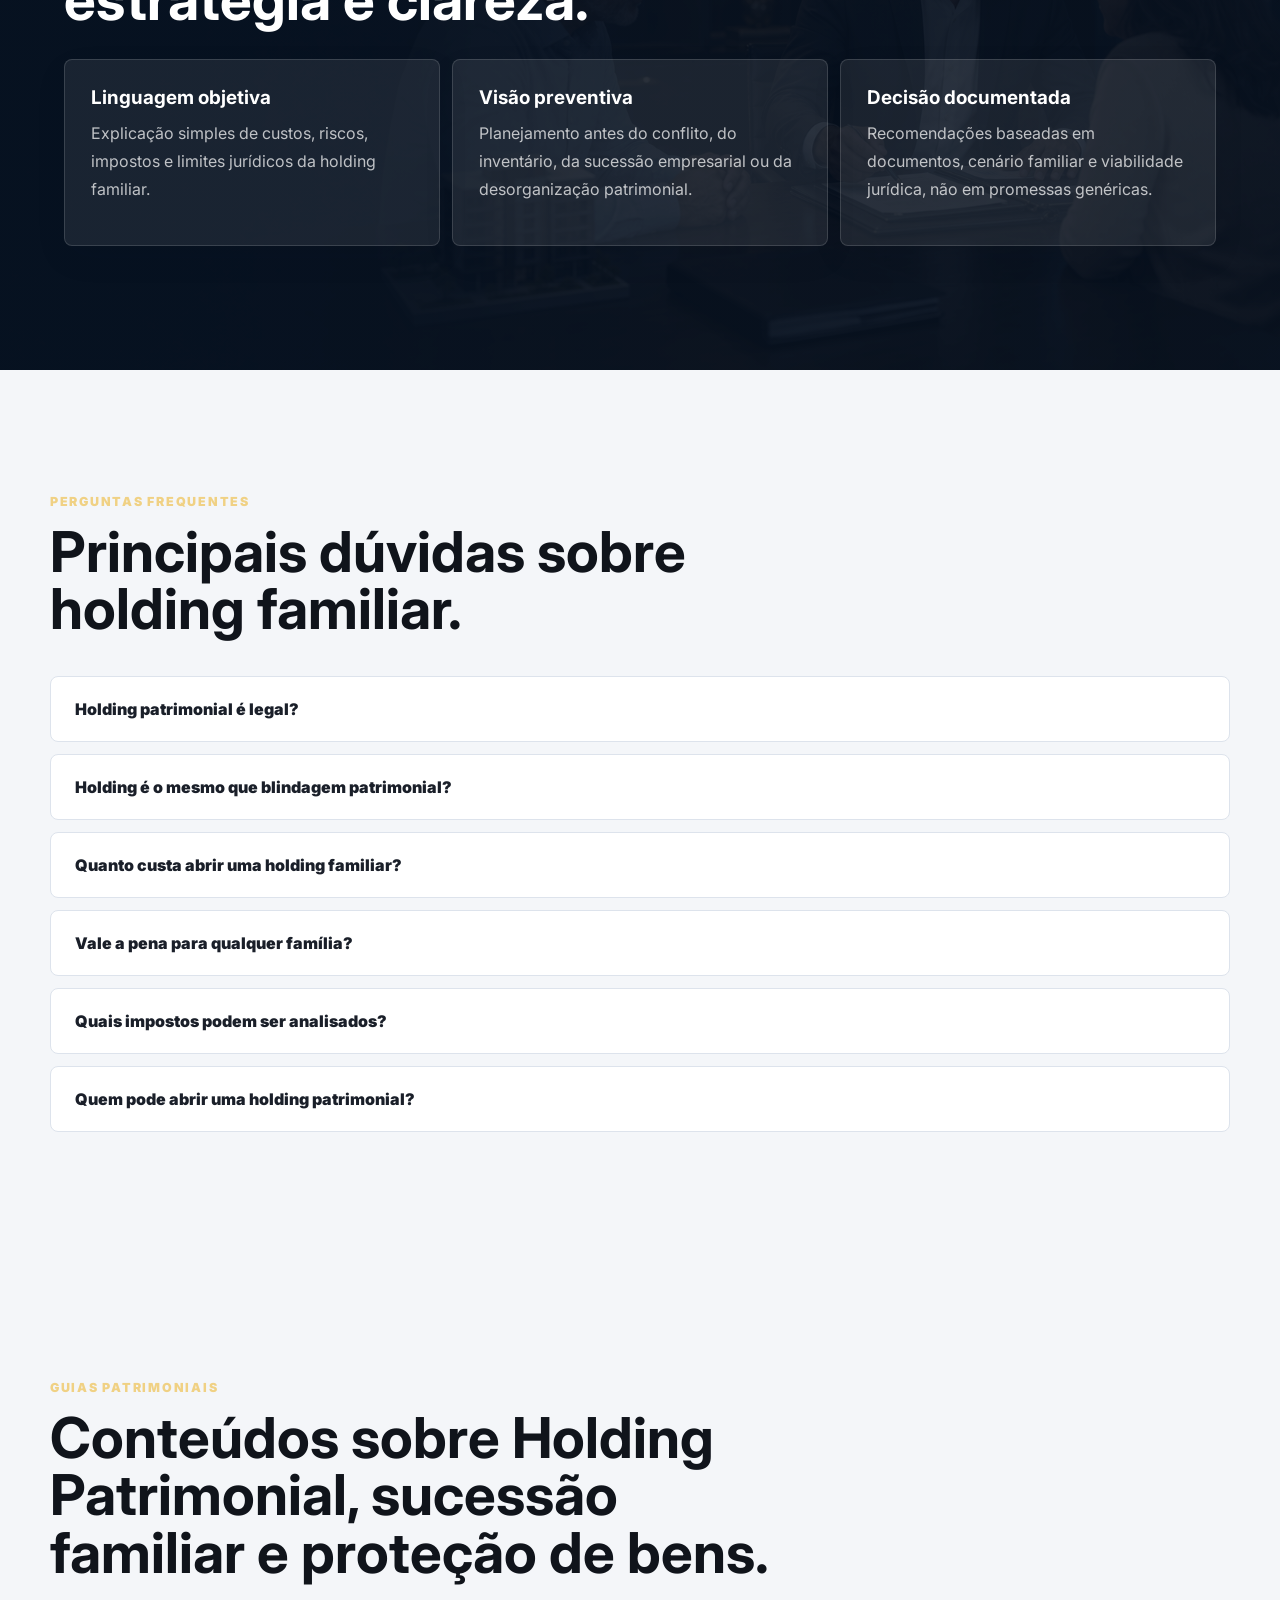
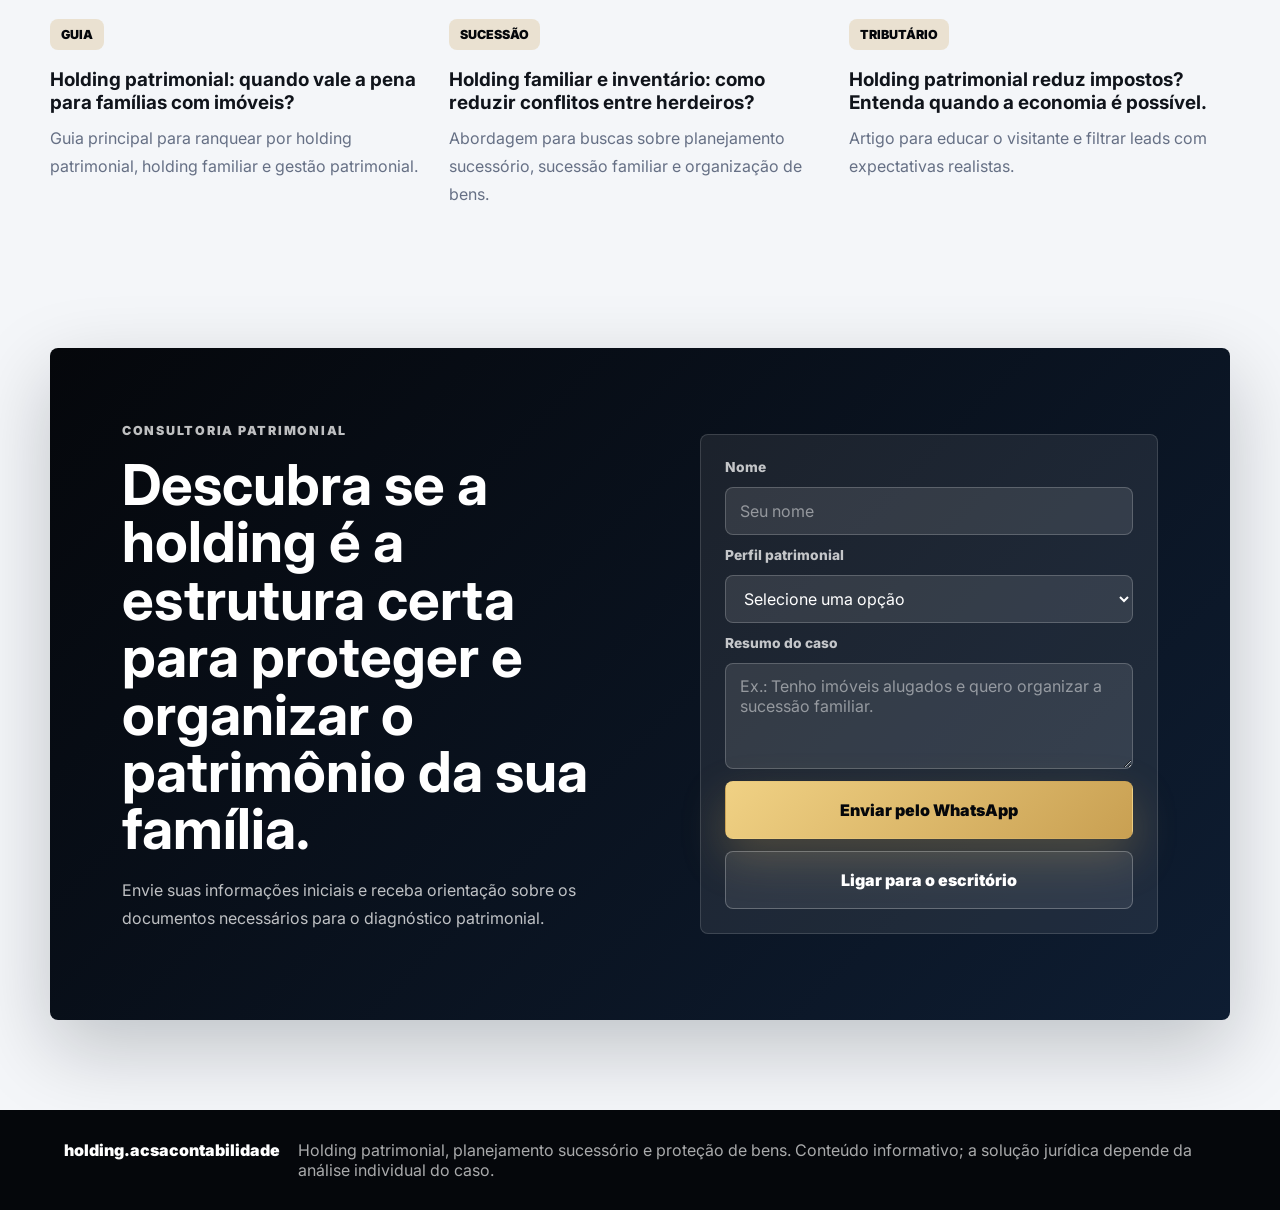
==== commit f15b686d: "Melhora rastreamento de conversoes da campanha" ====
--- a/index.html
+++ b/index.html
@@ -315,6 +315,7 @@
         <textarea id="mensagem" name="mensagem" rows="4" placeholder="Ex.: Tenho imóveis alugados e quero organizar a sucessão familiar." required></textarea>
 
         <button class="button primary large" type="submit">Enviar pelo WhatsApp</button>
+        <a class="button secondary large phone-link" href="tel:+5511985347903">Ligar para o escritório</a>
       </form>
     </section>
   </main>
